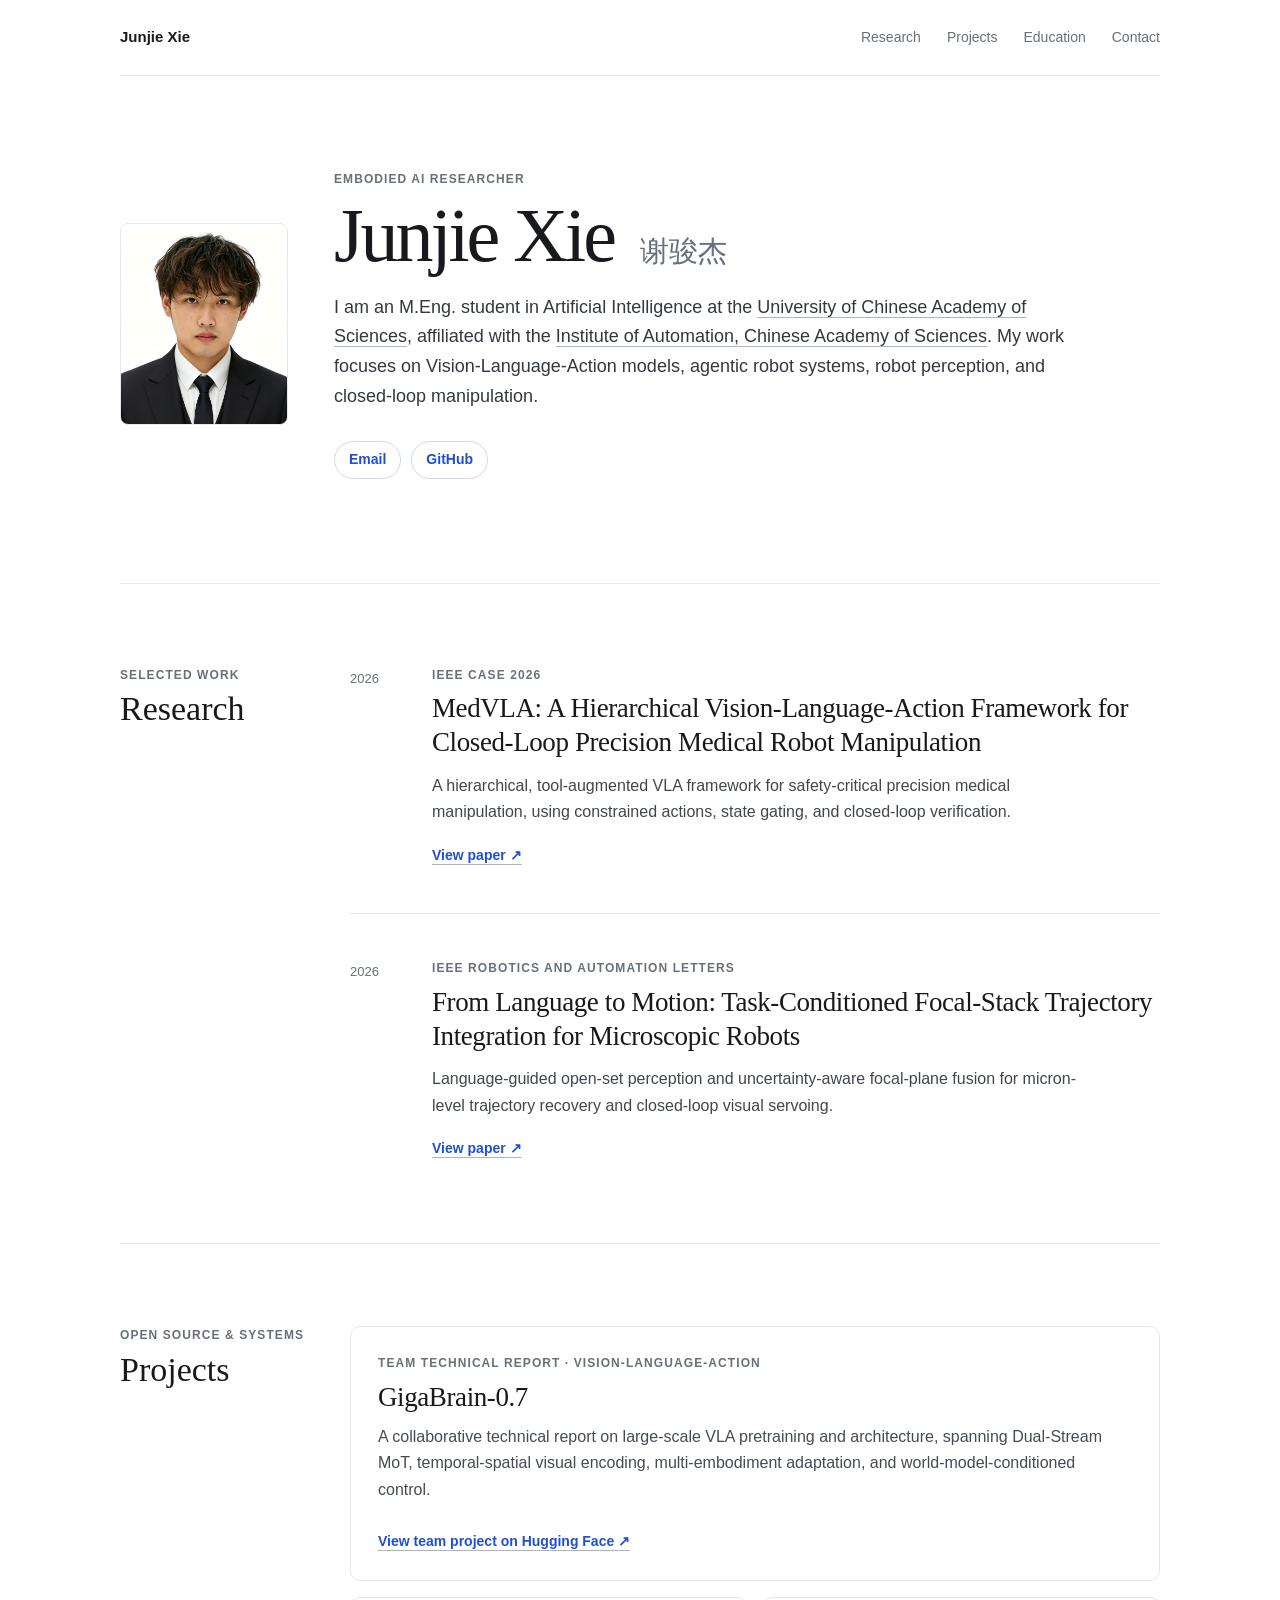
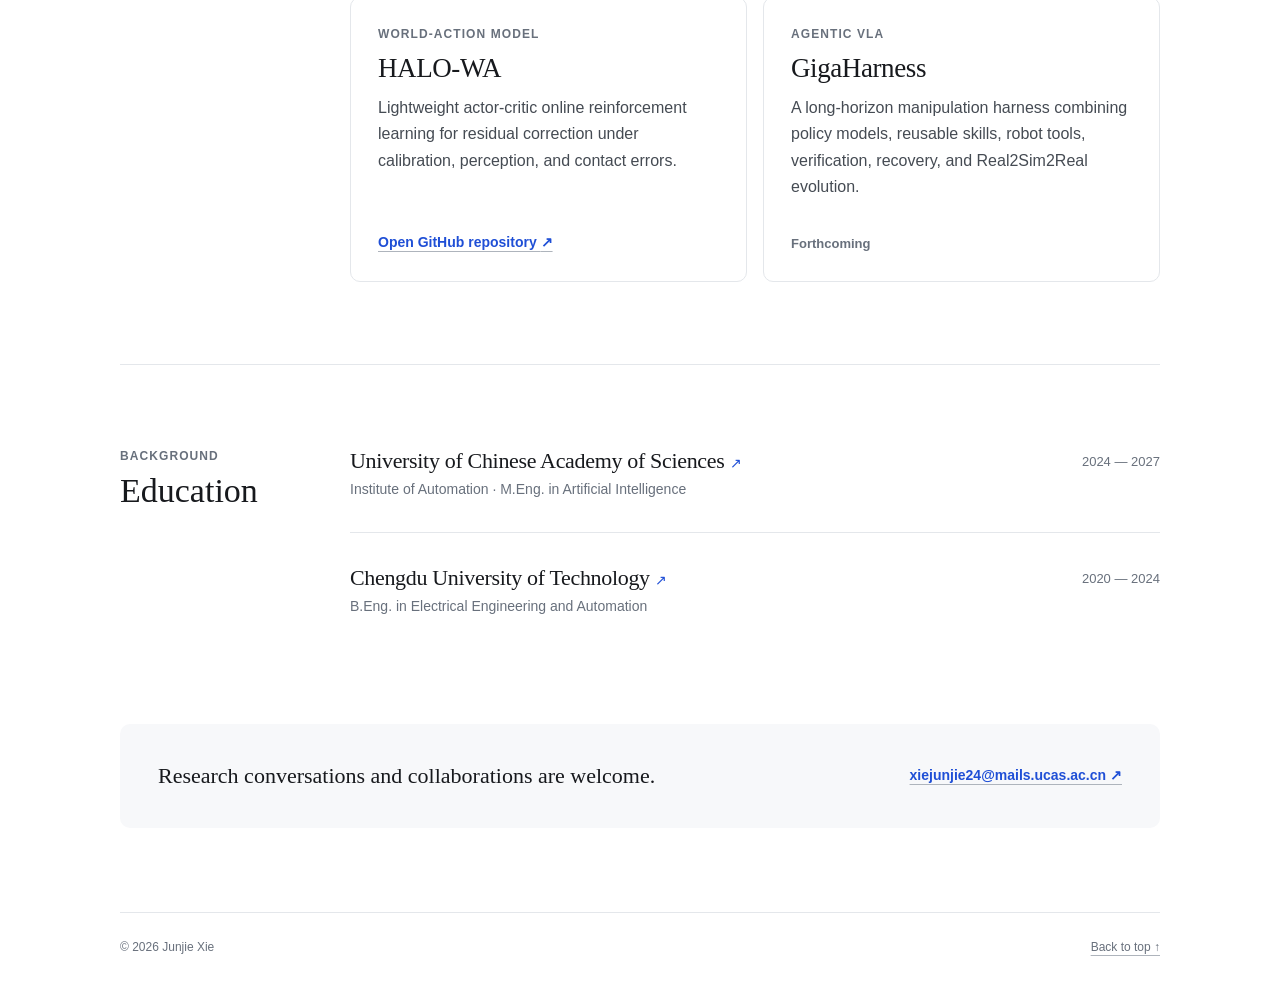
==== index.html @ 9c66ef5e "Update portrait and clarify GigaBrain attribution" ====
<!doctype html>
<html lang="en">
<head>
  <meta charset="utf-8">
  <meta name="viewport" content="width=device-width, initial-scale=1">
  <meta name="description" content="Junjie Xie — Embodied AI, Vision-Language-Action models, and robot learning.">
  <meta name="theme-color" content="#ffffff">
  <title>Junjie Xie | Embodied AI</title>
  <link rel="icon" href="data:image/svg+xml,<svg xmlns=%22http://www.w3.org/2000/svg%22 viewBox=%220 0 100 100%22><rect width=%22100%22 height=%22100%22 rx=%2222%22 fill=%22%231f4fd6%22/><text x=%2250%22 y=%2265%22 text-anchor=%22middle%22 font-family=%22Arial%22 font-size=%2243%22 font-weight=%22700%22 fill=%22white%22>JX</text></svg>">
  <link rel="stylesheet" href="styles.css">
</head>
<body>
  <header class="header">
    <a class="brand" href="#home" aria-label="Junjie Xie — Home">Junjie Xie</a>
    <nav aria-label="Main navigation">
      <a href="#research">Research</a>
      <a href="#projects">Projects</a>
      <a href="#education">Education</a>
      <a href="mailto:xiejunjie24@mails.ucas.ac.cn">Contact</a>
    </nav>
  </header>

  <main>
    <section id="home" class="hero">
      <img class="portrait" src="profile.jpg" alt="Junjie Xie" width="185" height="223">
      <div class="hero-content">
        <p class="overline">Embodied AI Researcher</p>
        <h1>Junjie Xie <span lang="zh-CN">谢骏杰</span></h1>
        <p class="intro">
          I am an M.Eng. student in Artificial Intelligence at the
          <a href="https://www.ucas.ac.cn/" target="_blank" rel="noopener noreferrer">University of Chinese Academy of Sciences</a>,
          affiliated with the
          <a href="https://ia.cas.cn/" target="_blank" rel="noopener noreferrer">Institute of Automation, Chinese Academy of Sciences</a>.
          My work focuses on Vision-Language-Action models, agentic robot systems, robot perception, and closed-loop manipulation.
        </p>
        <div class="profile-links" aria-label="External profile links">
          <a href="mailto:xiejunjie24@mails.ucas.ac.cn">Email</a>
          <a href="https://github.com/Orange-w-Cat" target="_blank" rel="noopener noreferrer">GitHub</a>
        </div>
      </div>
    </section>

    <section id="research" class="content-section">
      <header class="section-header">
        <p>Selected work</p>
        <h2>Research</h2>
      </header>

      <div class="list">
        <article class="item">
          <div class="item-year">2026</div>
          <div class="item-body">
            <p class="venue">IEEE CASE 2026</p>
            <h3>
              <a href="https://arxiv.org/abs/2609.25756" target="_blank" rel="noopener noreferrer">
                MedVLA: A Hierarchical Vision-Language-Action Framework for Closed-Loop Precision Medical Robot Manipulation
              </a>
            </h3>
            <p>
              A hierarchical, tool-augmented VLA framework for safety-critical precision medical manipulation,
              using constrained actions, state gating, and closed-loop verification.
            </p>
            <a class="text-link" href="https://arxiv.org/abs/2609.25756" target="_blank" rel="noopener noreferrer">View paper <span>↗</span></a>
          </div>
        </article>

        <article class="item">
          <div class="item-year">2026</div>
          <div class="item-body">
            <p class="venue">IEEE Robotics and Automation Letters</p>
            <h3>
              <a href="https://arxiv.org/abs/2610.12241" target="_blank" rel="noopener noreferrer">
                From Language to Motion: Task-Conditioned Focal-Stack Trajectory Integration for Microscopic Robots
              </a>
            </h3>
            <p>
              Language-guided open-set perception and uncertainty-aware focal-plane fusion for micron-level
              trajectory recovery and closed-loop visual servoing.
            </p>
            <a class="text-link" href="https://arxiv.org/abs/2610.12241" target="_blank" rel="noopener noreferrer">View paper <span>↗</span></a>
          </div>
        </article>
      </div>
    </section>

    <section id="projects" class="content-section">
      <header class="section-header">
        <p>Open source & systems</p>
        <h2>Projects</h2>
      </header>

      <div class="project-grid">
        <article class="project-card">
          <p class="project-type">Team Technical Report · Vision-Language-Action</p>
          <h3>GigaBrain-0.7</h3>
          <p>
            A collaborative technical report on large-scale VLA pretraining and architecture,
            spanning Dual-Stream MoT, temporal-spatial visual encoding, multi-embodiment adaptation,
            and world-model-conditioned control.
          </p>
          <a href="https://huggingface.co/open-gigaai/GigaBrain-0.7-3.5B-Base" target="_blank" rel="noopener noreferrer">View team project on Hugging Face <span>↗</span></a>
        </article>

        <article class="project-card">
          <p class="project-type">World-Action Model</p>
          <h3>HALO-WA</h3>
          <p>
            Lightweight actor-critic online reinforcement learning for residual correction
            under calibration, perception, and contact errors.
          </p>
          <a href="https://github.com/YeanRoot/HALO-WA" target="_blank" rel="noopener noreferrer">Open GitHub repository <span>↗</span></a>
        </article>

        <article class="project-card">
          <p class="project-type">Agentic VLA</p>
          <h3>GigaHarness</h3>
          <p>
            A long-horizon manipulation harness combining policy models, reusable skills,
            robot tools, verification, recovery, and Real2Sim2Real evolution.
          </p>
          <span class="status">Forthcoming</span>
        </article>
      </div>
    </section>

    <section id="education" class="content-section">
      <header class="section-header">
        <p>Background</p>
        <h2>Education</h2>
      </header>

      <div class="education-list">
        <article>
          <div>
            <h3><a href="https://www.ucas.ac.cn/" target="_blank" rel="noopener noreferrer">University of Chinese Academy of Sciences <span>↗</span></a></h3>
            <p>Institute of Automation · M.Eng. in Artificial Intelligence</p>
          </div>
          <time datetime="2024/2027">2024 — 2027</time>
        </article>
        <article>
          <div>
            <h3><a href="https://www.cdut.edu.cn/" target="_blank" rel="noopener noreferrer">Chengdu University of Technology <span>↗</span></a></h3>
            <p>B.Eng. in Electrical Engineering and Automation</p>
          </div>
          <time datetime="2020/2024">2020 — 2024</time>
        </article>
      </div>
    </section>

    <section class="contact-block">
      <p>Research conversations and collaborations are welcome.</p>
      <a href="mailto:xiejunjie24@mails.ucas.ac.cn">xiejunjie24@mails.ucas.ac.cn <span>↗</span></a>
    </section>
  </main>

  <footer>
    <span>© 2026 Junjie Xie</span>
    <a href="#home">Back to top ↑</a>
  </footer>
</body>
</html>
---- styles.css ----
:root {
  --page: #ffffff;
  --surface: #f7f8fa;
  --text: #17191d;
  --muted: #68707c;
  --line: #e4e7eb;
  --blue: #1f4fd6;
  --max-width: 1040px;
}

* { box-sizing: border-box; }
html { scroll-behavior: smooth; }
body {
  margin: 0;
  color: var(--text);
  background: var(--page);
  font-family: Inter, ui-sans-serif, -apple-system, BlinkMacSystemFont, "Segoe UI", sans-serif;
  font-size: 16px;
  line-height: 1.65;
  -webkit-font-smoothing: antialiased;
}

a {
  color: inherit;
  text-decoration-color: #aeb4bc;
  text-decoration-thickness: 1px;
  text-underline-offset: 4px;
}
a:hover, a:focus-visible { color: var(--blue); text-decoration-color: var(--blue); }

.header,
main,
footer {
  width: min(var(--max-width), calc(100% - 48px));
  margin-inline: auto;
}

.header {
  display: flex;
  align-items: center;
  justify-content: space-between;
  gap: 28px;
  min-height: 76px;
  border-bottom: 1px solid var(--line);
}
.brand { font-size: 15px; font-weight: 700; text-decoration: none; }
nav { display: flex; flex-wrap: wrap; gap: 26px; }
nav a { color: var(--muted); font-size: 14px; text-decoration: none; }

.hero {
  display: grid;
  grid-template-columns: 168px minmax(0, 1fr);
  gap: 46px;
  align-items: center;
  padding: 94px 0 104px;
}
.portrait {
  display: block;
  width: 168px;
  height: 202px;
  object-fit: cover;
  border: 1px solid var(--line);
  border-radius: 8px;
  background: var(--surface);
}
.overline,
.section-header > p,
.venue,
.project-type {
  margin: 0;
  color: var(--muted);
  font-size: 12px;
  font-weight: 600;
  letter-spacing: .09em;
  text-transform: uppercase;
}
h1 {
  margin: 7px 0 20px;
  font-family: Georgia, "Times New Roman", serif;
  font-size: clamp(48px, 7vw, 76px);
  font-weight: 400;
  line-height: 1;
  letter-spacing: -.04em;
}
h1 span { margin-left: 10px; color: var(--muted); font-size: .38em; letter-spacing: 0; }
.intro { max-width: 740px; margin: 0; color: #333840; font-size: 18px; }
.profile-links { display: flex; flex-wrap: wrap; gap: 10px; margin-top: 29px; }
.profile-links a {
  display: inline-flex;
  align-items: center;
  min-height: 38px;
  padding: 0 14px;
  color: var(--blue);
  border: 1px solid #cfd8f3;
  border-radius: 999px;
  font-size: 14px;
  font-weight: 600;
  text-decoration: none;
}
.profile-links a:hover { color: #fff; background: var(--blue); border-color: var(--blue); }

.content-section {
  display: grid;
  grid-template-columns: 190px minmax(0, 1fr);
  gap: 40px;
  padding: 82px 0;
  border-top: 1px solid var(--line);
  scroll-margin-top: 20px;
}
.section-header h2 {
  margin: 5px 0 0;
  font-family: Georgia, "Times New Roman", serif;
  font-size: 34px;
  font-weight: 400;
  line-height: 1.1;
}

.item {
  display: grid;
  grid-template-columns: 58px minmax(0, 1fr);
  gap: 24px;
  padding-bottom: 45px;
  margin-bottom: 45px;
  border-bottom: 1px solid var(--line);
}
.item:last-child { padding-bottom: 0; margin-bottom: 0; border-bottom: 0; }
.item-year { padding-top: 2px; color: var(--muted); font-size: 13px; }
.item h3,
.project-card h3,
.education-list h3 {
  margin: 7px 0 13px;
  font-family: Georgia, "Times New Roman", serif;
  font-size: 27px;
  font-weight: 400;
  line-height: 1.25;
  letter-spacing: -.015em;
}
.item h3 a { text-decoration: none; }
.item-body > p:not(.venue) { max-width: 670px; margin: 0 0 16px; color: #41464e; }
.text-link,
.project-card > a {
  color: var(--blue);
  font-size: 14px;
  font-weight: 650;
}

.project-grid { display: grid; grid-template-columns: repeat(2, minmax(0, 1fr)); gap: 16px; }
.project-card {
  display: flex;
  flex-direction: column;
  min-height: 285px;
  padding: 27px;
  border: 1px solid var(--line);
  border-radius: 10px;
  background: var(--page);
}
.project-card:first-child { grid-column: 1 / -1; min-height: 255px; }
.project-card h3 { margin-bottom: 9px; }
.project-card > p:not(.project-type) { margin: 0 0 24px; color: #454b53; }
.project-card > a,
.project-card > .status { margin-top: auto; }
.status { color: var(--muted); font-size: 13px; font-weight: 600; }

.education-list article {
  display: flex;
  justify-content: space-between;
  gap: 34px;
  padding-bottom: 31px;
  margin-bottom: 31px;
  border-bottom: 1px solid var(--line);
}
.education-list article:last-child { padding-bottom: 0; margin-bottom: 0; border-bottom: 0; }
.education-list h3 { margin: 0 0 3px; font-size: 22px; }
.education-list h3 a { text-decoration: none; }
.education-list h3 span { color: var(--blue); font-family: Inter, sans-serif; font-size: 14px; }
.education-list p { margin: 0; color: var(--muted); font-size: 14px; }
.education-list time { flex: 0 0 auto; padding-top: 4px; color: var(--muted); font-size: 13px; }

.contact-block {
  display: flex;
  align-items: center;
  justify-content: space-between;
  gap: 28px;
  margin: 24px 0 84px;
  padding: 34px 38px;
  border-radius: 10px;
  background: var(--surface);
}
.contact-block p { margin: 0; font-family: Georgia, "Times New Roman", serif; font-size: 22px; }
.contact-block a { flex: 0 0 auto; color: var(--blue); font-size: 14px; font-weight: 650; }

footer {
  display: flex;
  justify-content: space-between;
  gap: 24px;
  padding: 25px 0 38px;
  border-top: 1px solid var(--line);
  color: var(--muted);
  font-size: 12px;
}

@media (max-width: 760px) {
  .header, main, footer { width: min(100% - 32px, var(--max-width)); }
  .header { align-items: flex-start; flex-direction: column; justify-content: center; gap: 10px; padding: 19px 0; }
  nav { gap: 8px 18px; }
  .hero { grid-template-columns: 100px minmax(0, 1fr); gap: 24px; padding: 58px 0 70px; }
  .portrait { width: 100px; height: 121px; }
  h1 { margin-top: 5px; font-size: 43px; }
  h1 span { display: block; margin: 9px 0 0; }
  .intro, .profile-links { grid-column: 1 / -1; }
  .intro { font-size: 16px; }
  .content-section { grid-template-columns: 1fr; gap: 36px; padding: 62px 0; }
  .item { grid-template-columns: 1fr; gap: 5px; }
  .item h3 { font-size: 24px; }
  .project-grid { grid-template-columns: 1fr; }
  .project-card:first-child { grid-column: auto; }
  .project-card { min-height: 0; }
  .education-list article { display: block; }
  .education-list time { display: block; margin-top: 9px; }
  .contact-block { align-items: flex-start; flex-direction: column; padding: 28px 25px; }
  footer { flex-direction: column; }
}

@media (prefers-reduced-motion: reduce) {
  html { scroll-behavior: auto; }
}
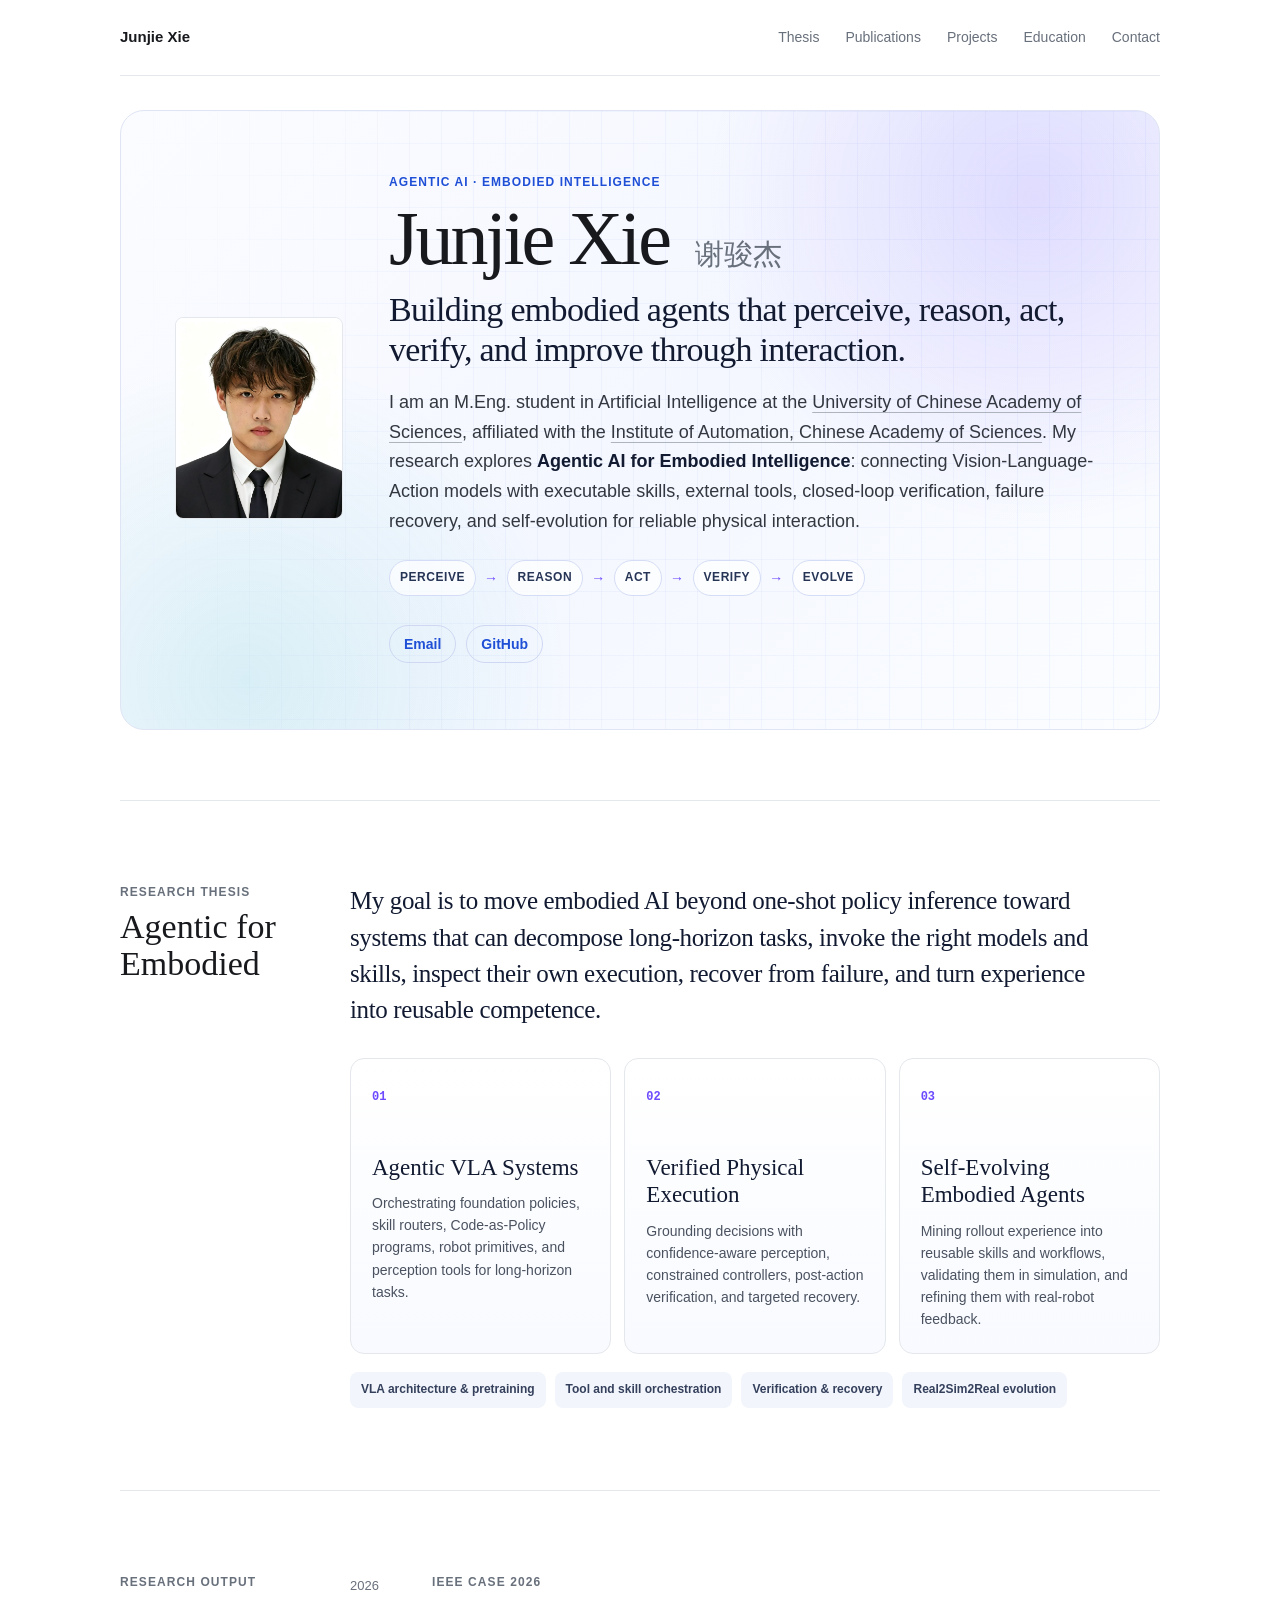
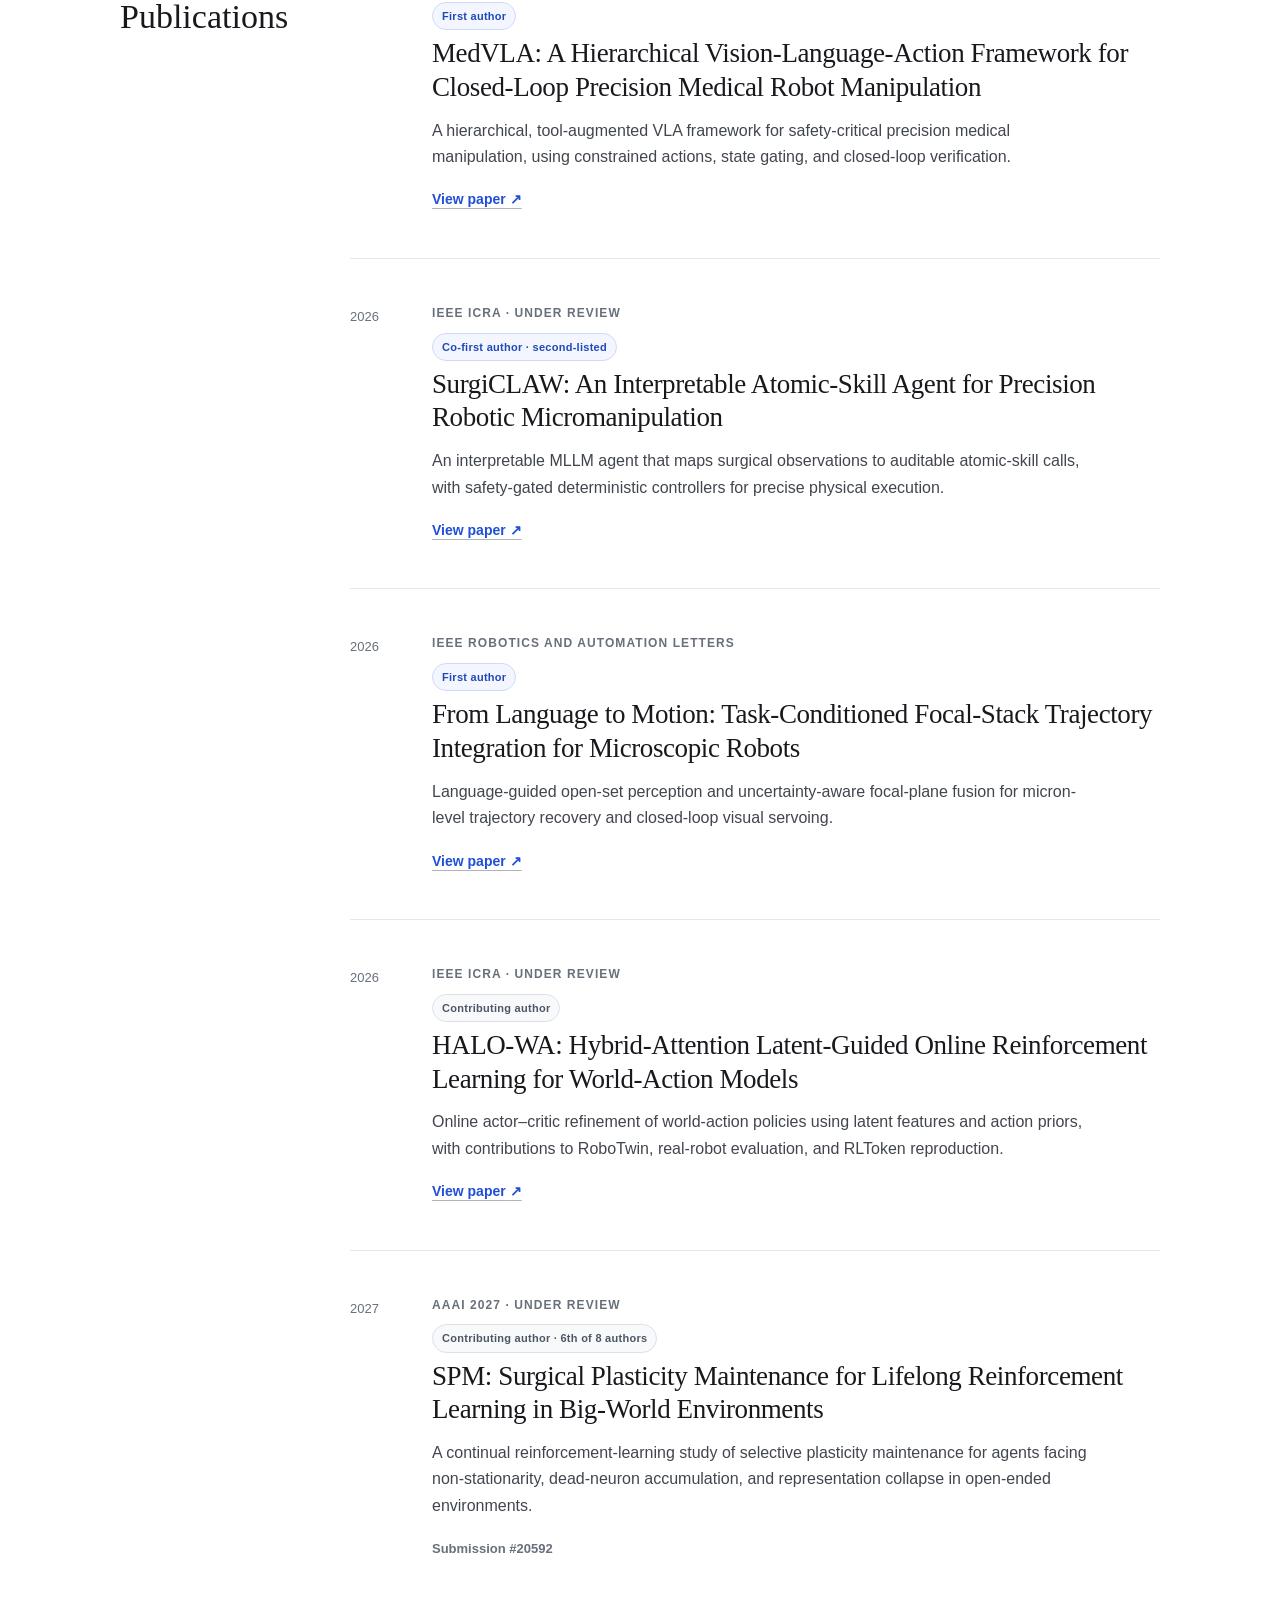
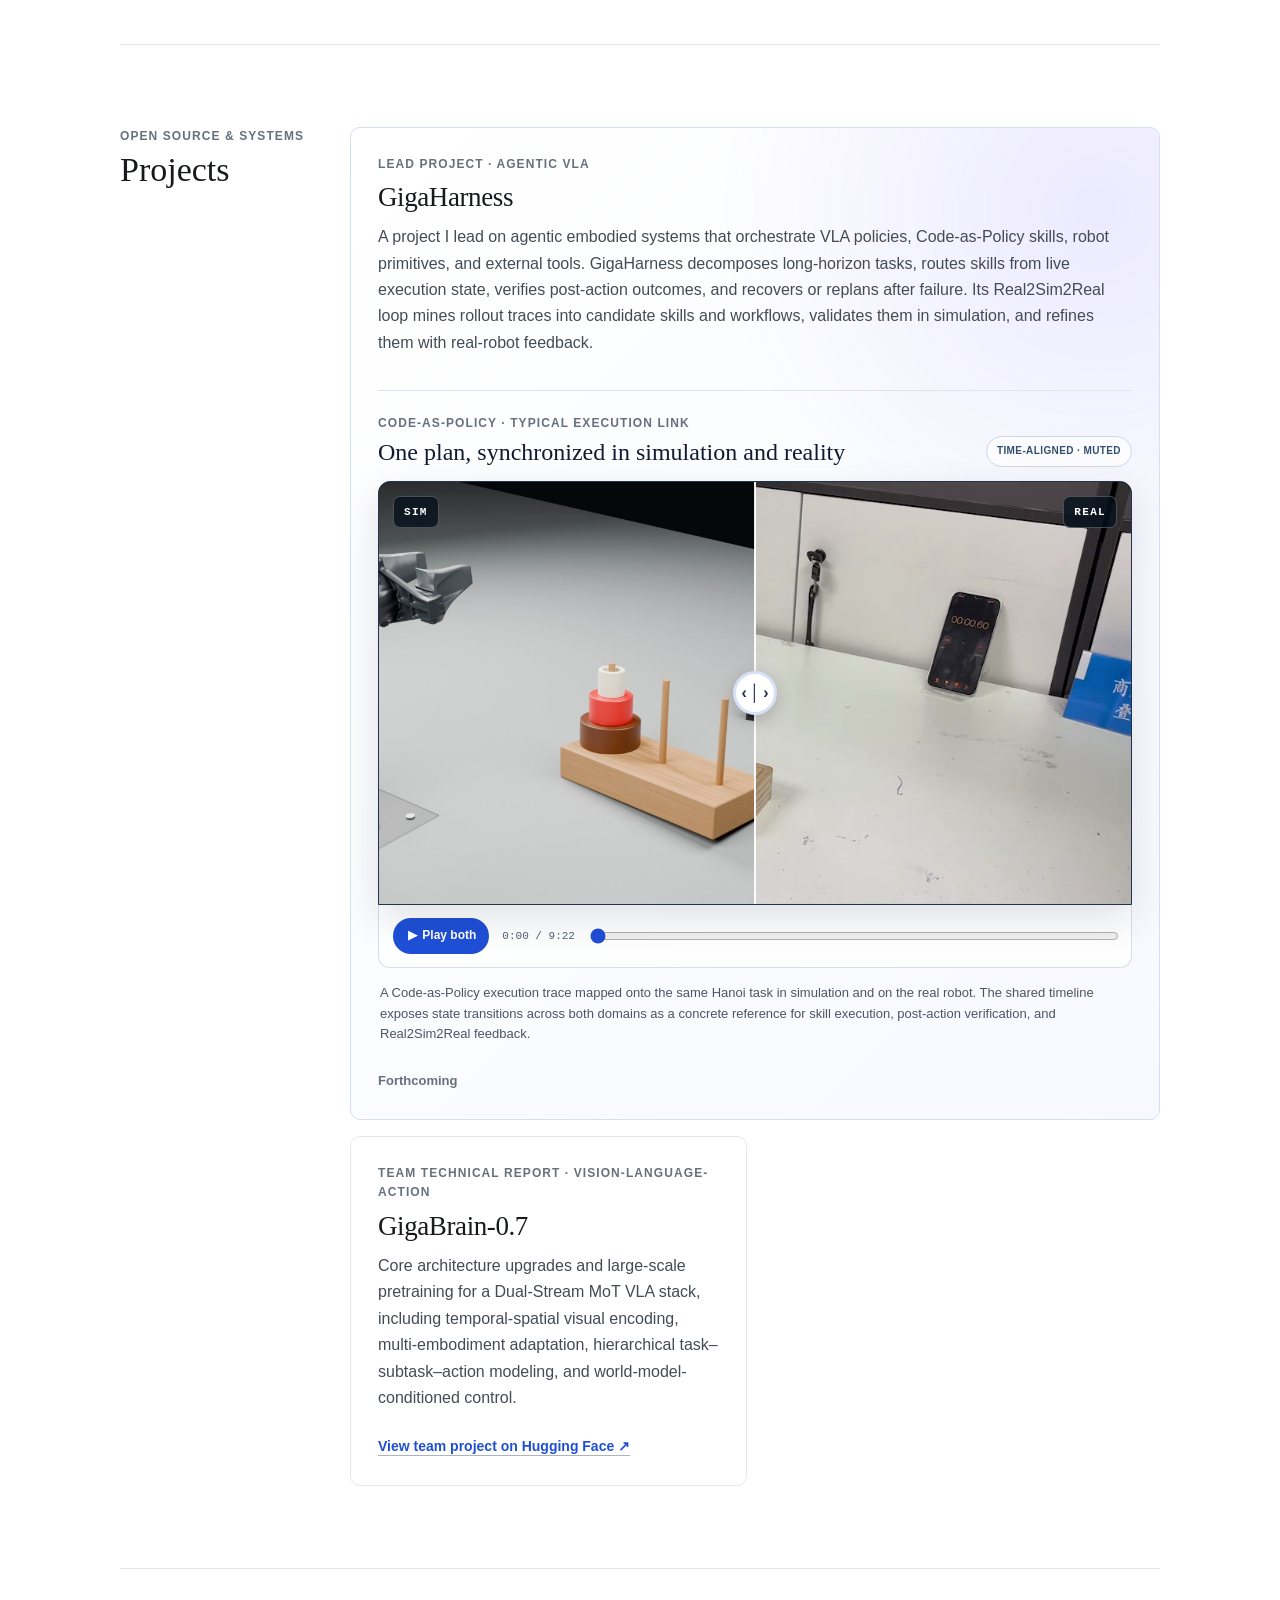
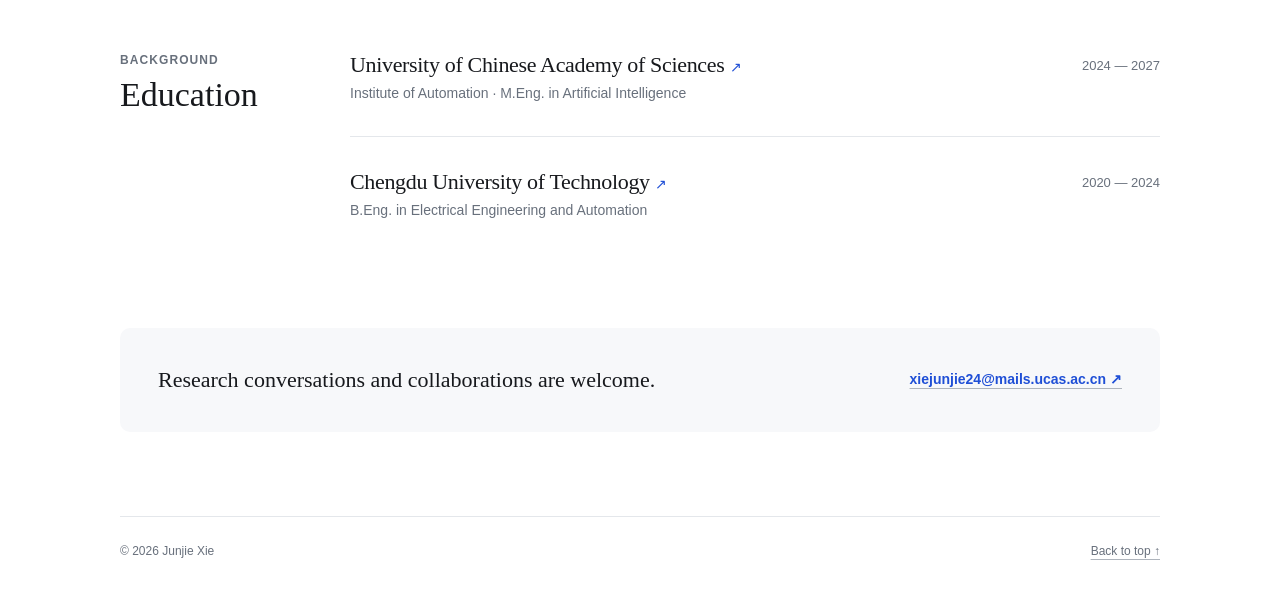
==== commit dcb82ab5: "Expand agentic profile and add synchronized demo" ====
--- a/index.html
+++ b/index.html
@@ -3,9 +3,9 @@
 <head>
   <meta charset="utf-8">
   <meta name="viewport" content="width=device-width, initial-scale=1">
-  <meta name="description" content="Junjie Xie — Embodied AI, Vision-Language-Action models, and robot learning.">
+  <meta name="description" content="Junjie Xie — Agentic AI for Embodied Intelligence, Vision-Language-Action models, and self-evolving robot systems.">
   <meta name="theme-color" content="#ffffff">
-  <title>Junjie Xie | Embodied AI</title>
+  <title>Junjie Xie | Agentic AI for Embodied Intelligence</title>
   <link rel="icon" href="data:image/svg+xml,<svg xmlns=%22http://www.w3.org/2000/svg%22 viewBox=%220 0 100 100%22><rect width=%22100%22 height=%22100%22 rx=%2222%22 fill=%22%231f4fd6%22/><text x=%2250%22 y=%2265%22 text-anchor=%22middle%22 font-family=%22Arial%22 font-size=%2243%22 font-weight=%22700%22 fill=%22white%22>JX</text></svg>">
   <link rel="stylesheet" href="styles.css">
 </head>
@@ -13,7 +13,8 @@
   <header class="header">
     <a class="brand" href="#home" aria-label="Junjie Xie — Home">Junjie Xie</a>
     <nav aria-label="Main navigation">
-      <a href="#research">Research</a>
+      <a href="#thesis">Thesis</a>
+      <a href="#research">Publications</a>
       <a href="#projects">Projects</a>
       <a href="#education">Education</a>
       <a href="mailto:xiejunjie24@mails.ucas.ac.cn">Contact</a>
@@ -24,15 +25,21 @@
     <section id="home" class="hero">
       <img class="portrait" src="profile.jpg" alt="Junjie Xie" width="185" height="223">
       <div class="hero-content">
-        <p class="overline">Embodied AI Researcher</p>
+        <p class="overline">Agentic AI · Embodied Intelligence</p>
         <h1>Junjie Xie <span lang="zh-CN">谢骏杰</span></h1>
+        <p class="hero-thesis">Building embodied agents that perceive, reason, act, verify, and improve through interaction.</p>
         <p class="intro">
           I am an M.Eng. student in Artificial Intelligence at the
           <a href="https://www.ucas.ac.cn/" target="_blank" rel="noopener noreferrer">University of Chinese Academy of Sciences</a>,
           affiliated with the
           <a href="https://ia.cas.cn/" target="_blank" rel="noopener noreferrer">Institute of Automation, Chinese Academy of Sciences</a>.
-          My work focuses on Vision-Language-Action models, agentic robot systems, robot perception, and closed-loop manipulation.
+          My research explores <strong>Agentic AI for Embodied Intelligence</strong>: connecting
+          Vision-Language-Action models with executable skills, external tools, closed-loop verification,
+          failure recovery, and self-evolution for reliable physical interaction.
         </p>
+        <div class="agent-loop" aria-label="Research loop: perceive, reason, act, verify, and evolve">
+          <span>Perceive</span><b>→</b><span>Reason</span><b>→</b><span>Act</span><b>→</b><span>Verify</span><b>→</b><span>Evolve</span>
+        </div>
         <div class="profile-links" aria-label="External profile links">
           <a href="mailto:xiejunjie24@mails.ucas.ac.cn">Email</a>
           <a href="https://github.com/Orange-w-Cat" target="_blank" rel="noopener noreferrer">GitHub</a>
@@ -40,10 +47,50 @@
       </div>
     </section>
 
+    <section id="thesis" class="content-section thesis-section">
+      <header class="section-header">
+        <p>Research thesis</p>
+        <h2>Agentic for Embodied</h2>
+      </header>
+
+      <div class="thesis-content">
+        <p class="thesis-lead">
+          My goal is to move embodied AI beyond one-shot policy inference toward systems that can
+          decompose long-horizon tasks, invoke the right models and skills, inspect their own execution,
+          recover from failure, and turn experience into reusable competence.
+        </p>
+
+        <div class="pillar-grid">
+          <article class="pillar">
+            <span class="pillar-index">01</span>
+            <h3>Agentic VLA Systems</h3>
+            <p>Orchestrating foundation policies, skill routers, Code-as-Policy programs, robot primitives, and perception tools for long-horizon tasks.</p>
+          </article>
+          <article class="pillar">
+            <span class="pillar-index">02</span>
+            <h3>Verified Physical Execution</h3>
+            <p>Grounding decisions with confidence-aware perception, constrained controllers, post-action verification, and targeted recovery.</p>
+          </article>
+          <article class="pillar">
+            <span class="pillar-index">03</span>
+            <h3>Self-Evolving Embodied Agents</h3>
+            <p>Mining rollout experience into reusable skills and workflows, validating them in simulation, and refining them with real-robot feedback.</p>
+          </article>
+        </div>
+
+        <div class="focus-strip" aria-label="Current research focus">
+          <span>VLA architecture & pretraining</span>
+          <span>Tool and skill orchestration</span>
+          <span>Verification & recovery</span>
+          <span>Real2Sim2Real evolution</span>
+        </div>
+      </div>
+    </section>
+
     <section id="research" class="content-section">
       <header class="section-header">
-        <p>Selected work</p>
-        <h2>Research</h2>
+        <p>Research output</p>
+        <h2>Publications</h2>
       </header>
 
       <div class="list">
@@ -51,6 +98,7 @@
           <div class="item-year">2026</div>
           <div class="item-body">
             <p class="venue">IEEE CASE 2026</p>
+            <span class="role-badge role-lead">First author</span>
             <h3>
               <a href="https://arxiv.org/abs/2609.25756" target="_blank" rel="noopener noreferrer">
                 MedVLA: A Hierarchical Vision-Language-Action Framework for Closed-Loop Precision Medical Robot Manipulation
@@ -67,7 +115,26 @@
         <article class="item">
           <div class="item-year">2026</div>
           <div class="item-body">
+            <p class="venue">IEEE ICRA · Under review</p>
+            <span class="role-badge role-lead">Co-first author · second-listed</span>
+            <h3>
+              <a href="https://arxiv.org/abs/2610.15766" target="_blank" rel="noopener noreferrer">
+                SurgiCLAW: An Interpretable Atomic-Skill Agent for Precision Robotic Micromanipulation
+              </a>
+            </h3>
+            <p>
+              An interpretable MLLM agent that maps surgical observations to auditable atomic-skill calls,
+              with safety-gated deterministic controllers for precise physical execution.
+            </p>
+            <a class="text-link" href="https://arxiv.org/abs/2610.15766" target="_blank" rel="noopener noreferrer">View paper <span>↗</span></a>
+          </div>
+        </article>
+
+        <article class="item">
+          <div class="item-year">2026</div>
+          <div class="item-body">
             <p class="venue">IEEE Robotics and Automation Letters</p>
+            <span class="role-badge role-lead">First author</span>
             <h3>
               <a href="https://arxiv.org/abs/2610.12241" target="_blank" rel="noopener noreferrer">
                 From Language to Motion: Task-Conditioned Focal-Stack Trajectory Integration for Microscopic Robots
@@ -80,6 +147,38 @@
             <a class="text-link" href="https://arxiv.org/abs/2610.12241" target="_blank" rel="noopener noreferrer">View paper <span>↗</span></a>
           </div>
         </article>
+
+        <article class="item">
+          <div class="item-year">2026</div>
+          <div class="item-body">
+            <p class="venue">IEEE ICRA · Under review</p>
+            <span class="role-badge">Contributing author</span>
+            <h3>
+              <a href="https://arxiv.org/abs/2607.04265" target="_blank" rel="noopener noreferrer">
+                HALO-WA: Hybrid-Attention Latent-Guided Online Reinforcement Learning for World-Action Models
+              </a>
+            </h3>
+            <p>
+              Online actor–critic refinement of world-action policies using latent features and action priors,
+              with contributions to RoboTwin, real-robot evaluation, and RLToken reproduction.
+            </p>
+            <a class="text-link" href="https://arxiv.org/abs/2607.04265" target="_blank" rel="noopener noreferrer">View paper <span>↗</span></a>
+          </div>
+        </article>
+
+        <article class="item">
+          <div class="item-year">2027</div>
+          <div class="item-body">
+            <p class="venue">AAAI 2027 · Under review</p>
+            <span class="role-badge">Contributing author · 6th of 8 authors</span>
+            <h3>SPM: Surgical Plasticity Maintenance for Lifelong Reinforcement Learning in Big-World Environments</h3>
+            <p>
+              A continual reinforcement-learning study of selective plasticity maintenance for agents facing
+              non-stationarity, dead-neuron accumulation, and representation collapse in open-ended environments.
+            </p>
+            <span class="status">Submission #20592</span>
+          </div>
+        </article>
       </div>
     </section>
 
@@ -90,35 +189,62 @@
       </header>
 
       <div class="project-grid">
+        <article class="project-card project-featured">
+          <p class="project-type">Lead project · Agentic VLA</p>
+          <h3>GigaHarness</h3>
+          <p>
+            A project I lead on agentic embodied systems that orchestrate VLA policies, Code-as-Policy skills,
+            robot primitives, and external tools. GigaHarness decomposes long-horizon tasks, routes skills from
+            live execution state, verifies post-action outcomes, and recovers or replans after failure. Its
+            Real2Sim2Real loop mines rollout traces into candidate skills and workflows, validates them in simulation,
+            and refines them with real-robot feedback.
+          </p>
+          <div class="code-policy-demo" data-real-duration="563.133333" data-sim-duration="562">
+            <div class="demo-heading">
+              <div>
+                <p class="project-type">Code-as-Policy · Typical execution link</p>
+                <h4>One plan, synchronized in simulation and reality</h4>
+              </div>
+              <span class="sync-chip">Time-aligned · Muted</span>
+            </div>
+
+            <div class="compare-stage" style="--split: 50%;">
+              <video class="compare-video compare-sim" muted playsinline preload="metadata" poster="assets/gigaharness-sim-poster.jpg" aria-label="Hanoi simulation video">
+                <source src="assets/gigaharness-sim-muted.mp4" type="video/mp4">
+              </video>
+              <video class="compare-video compare-real" muted playsinline preload="metadata" poster="assets/gigaharness-real-poster.jpg" aria-label="Hanoi real-robot video">
+                <source src="assets/gigaharness-real.mp4" type="video/mp4">
+              </video>
+              <span class="compare-label label-sim">SIM</span>
+              <span class="compare-label label-real">REAL</span>
+              <div class="compare-divider" aria-hidden="true"><span>‹ │ ›</span></div>
+              <input class="split-control" type="range" min="8" max="92" value="50" step="0.1" aria-label="Drag to compare simulation and real video">
+            </div>
+
+            <div class="compare-controls">
+              <button class="play-toggle" type="button" aria-label="Play both synchronized videos"><span aria-hidden="true">▶</span> Play both</button>
+              <span class="time-readout"><span class="time-current">0:00</span> / <span class="time-total">9:22</span></span>
+              <input class="timeline-control" type="range" min="0" max="562" value="0" step="0.01" aria-label="Seek both synchronized videos">
+            </div>
+
+            <p class="demo-note">
+              A Code-as-Policy execution trace mapped onto the same Hanoi task in simulation and on the real robot.
+              The shared timeline exposes state transitions across both domains as a concrete reference for skill
+              execution, post-action verification, and Real2Sim2Real feedback.
+            </p>
+          </div>
+          <span class="status">Forthcoming</span>
+        </article>
+
         <article class="project-card">
           <p class="project-type">Team Technical Report · Vision-Language-Action</p>
           <h3>GigaBrain-0.7</h3>
           <p>
-            A collaborative technical report on large-scale VLA pretraining and architecture,
-            spanning Dual-Stream MoT, temporal-spatial visual encoding, multi-embodiment adaptation,
-            and world-model-conditioned control.
+            Core architecture upgrades and large-scale pretraining for a Dual-Stream MoT VLA stack,
+            including temporal-spatial visual encoding, multi-embodiment adaptation, hierarchical
+            task–subtask–action modeling, and world-model-conditioned control.
           </p>
           <a href="https://huggingface.co/open-gigaai/GigaBrain-0.7-3.5B-Base" target="_blank" rel="noopener noreferrer">View team project on Hugging Face <span>↗</span></a>
-        </article>
-
-        <article class="project-card">
-          <p class="project-type">World-Action Model</p>
-          <h3>HALO-WA</h3>
-          <p>
-            Lightweight actor-critic online reinforcement learning for residual correction
-            under calibration, perception, and contact errors.
-          </p>
-          <a href="https://github.com/YeanRoot/HALO-WA" target="_blank" rel="noopener noreferrer">Open GitHub repository <span>↗</span></a>
-        </article>
-
-        <article class="project-card">
-          <p class="project-type">Agentic VLA</p>
-          <h3>GigaHarness</h3>
-          <p>
-            A long-horizon manipulation harness combining policy models, reusable skills,
-            robot tools, verification, recovery, and Real2Sim2Real evolution.
-          </p>
-          <span class="status">Forthcoming</span>
         </article>
       </div>
     </section>
@@ -157,5 +283,6 @@
     <span>© 2026 Junjie Xie</span>
     <a href="#home">Back to top ↑</a>
   </footer>
+  <script src="script.js"></script>
 </body>
 </html>
--- a/styles.css
+++ b/styles.css
@@ -5,6 +5,9 @@
   --muted: #68707c;
   --line: #e4e7eb;
   --blue: #1f4fd6;
+  --violet: #6d4aff;
+  --cyan: #08a7b5;
+  --ink: #111a31;
   --max-width: 1040px;
 }
 
@@ -48,12 +51,34 @@
 nav a { color: var(--muted); font-size: 14px; text-decoration: none; }
 
 .hero {
+  position: relative;
   display: grid;
   grid-template-columns: 168px minmax(0, 1fr);
   gap: 46px;
   align-items: center;
-  padding: 94px 0 104px;
-}
+  margin-top: 34px;
+  padding: 62px 54px 66px;
+  overflow: hidden;
+  border: 1px solid #dfe5f4;
+  border-radius: 24px;
+  background:
+    radial-gradient(circle at 88% 14%, rgba(109, 74, 255, .16), transparent 31%),
+    radial-gradient(circle at 12% 92%, rgba(8, 167, 181, .12), transparent 30%),
+    linear-gradient(135deg, #fbfcff 0%, #f4f7ff 52%, #fbfdff 100%);
+}
+.hero::after {
+  position: absolute;
+  inset: 0;
+  z-index: 0;
+  background-image:
+    linear-gradient(rgba(31, 79, 214, .04) 1px, transparent 1px),
+    linear-gradient(90deg, rgba(31, 79, 214, .04) 1px, transparent 1px);
+  background-size: 32px 32px;
+  content: "";
+  pointer-events: none;
+  mask-image: linear-gradient(to right, transparent, #000 35%, #000);
+}
+.hero > * { position: relative; z-index: 1; }
 .portrait {
   display: block;
   width: 168px;
@@ -74,8 +99,9 @@
   letter-spacing: .09em;
   text-transform: uppercase;
 }
+.overline { color: var(--blue); }
 h1 {
-  margin: 7px 0 20px;
+  margin: 7px 0 14px;
   font-family: Georgia, "Times New Roman", serif;
   font-size: clamp(48px, 7vw, 76px);
   font-weight: 400;
@@ -83,7 +109,37 @@
   letter-spacing: -.04em;
 }
 h1 span { margin-left: 10px; color: var(--muted); font-size: .38em; letter-spacing: 0; }
+.hero-thesis {
+  max-width: 720px;
+  margin: 0 0 18px;
+  color: var(--ink);
+  font-family: Georgia, "Times New Roman", serif;
+  font-size: clamp(23px, 3vw, 34px);
+  line-height: 1.18;
+  letter-spacing: -.02em;
+}
 .intro { max-width: 740px; margin: 0; color: #333840; font-size: 18px; }
+.intro strong { color: var(--ink); font-weight: 700; }
+.agent-loop {
+  display: flex;
+  flex-wrap: wrap;
+  align-items: center;
+  gap: 8px;
+  margin-top: 24px;
+  color: var(--muted);
+  font-size: 12px;
+  font-weight: 700;
+  letter-spacing: .045em;
+  text-transform: uppercase;
+}
+.agent-loop span {
+  padding: 7px 10px;
+  color: #263456;
+  border: 1px solid #d4ddf5;
+  border-radius: 999px;
+  background: rgba(255, 255, 255, .72);
+}
+.agent-loop b { color: var(--violet); font-size: 14px; }
 .profile-links { display: flex; flex-wrap: wrap; gap: 10px; margin-top: 29px; }
 .profile-links a {
   display: inline-flex;
@@ -107,6 +163,58 @@
   border-top: 1px solid var(--line);
   scroll-margin-top: 20px;
 }
+.thesis-section { margin-top: 70px; }
+.thesis-content { min-width: 0; }
+.thesis-lead {
+  max-width: 770px;
+  margin: 0 0 30px;
+  color: var(--ink);
+  font-family: Georgia, "Times New Roman", serif;
+  font-size: 25px;
+  line-height: 1.45;
+  letter-spacing: -.015em;
+}
+.pillar-grid {
+  display: grid;
+  grid-template-columns: repeat(3, minmax(0, 1fr));
+  gap: 13px;
+}
+.pillar {
+  min-height: 250px;
+  padding: 23px 21px;
+  border: 1px solid var(--line);
+  border-radius: 14px;
+  background: linear-gradient(180deg, #fff, #f8faff);
+}
+.pillar-index {
+  color: var(--violet);
+  font-family: ui-monospace, SFMono-Regular, Menlo, monospace;
+  font-size: 12px;
+  font-weight: 700;
+}
+.pillar h3 {
+  margin: 45px 0 11px;
+  color: var(--ink);
+  font-family: Georgia, "Times New Roman", serif;
+  font-size: 23px;
+  font-weight: 400;
+  line-height: 1.2;
+}
+.pillar p { margin: 0; color: #4a5260; font-size: 14px; line-height: 1.58; }
+.focus-strip {
+  display: flex;
+  flex-wrap: wrap;
+  gap: 9px;
+  margin-top: 18px;
+}
+.focus-strip span {
+  padding: 8px 11px;
+  color: #34405c;
+  border-radius: 8px;
+  background: #f2f5fb;
+  font-size: 12px;
+  font-weight: 650;
+}
 .section-header h2 {
   margin: 5px 0 0;
   font-family: Georgia, "Times New Roman", serif;
@@ -137,6 +245,23 @@
 }
 .item h3 a { text-decoration: none; }
 .item-body > p:not(.venue) { max-width: 670px; margin: 0 0 16px; color: #41464e; }
+.role-badge {
+  display: inline-flex;
+  margin-top: 9px;
+  padding: 4px 9px;
+  color: #4d5665;
+  border: 1px solid #dce1e8;
+  border-radius: 999px;
+  background: #f8f9fb;
+  font-size: 11px;
+  font-weight: 700;
+  letter-spacing: .025em;
+}
+.role-badge.role-lead {
+  color: #2048b8;
+  border-color: #cfdaf7;
+  background: #f3f6ff;
+}
 .text-link,
 .project-card > a {
   color: var(--blue);
@@ -154,12 +279,166 @@
   border-radius: 10px;
   background: var(--page);
 }
-.project-card:first-child { grid-column: 1 / -1; min-height: 255px; }
+.project-featured {
+  grid-column: 1 / -1;
+  min-height: 270px;
+  border-color: #d6def5;
+  background:
+    radial-gradient(circle at 92% 8%, rgba(109, 74, 255, .10), transparent 32%),
+    linear-gradient(135deg, #fff, #f7f9ff);
+}
 .project-card h3 { margin-bottom: 9px; }
 .project-card > p:not(.project-type) { margin: 0 0 24px; color: #454b53; }
 .project-card > a,
 .project-card > .status { margin-top: auto; }
 .status { color: var(--muted); font-size: 13px; font-weight: 600; }
+
+.code-policy-demo {
+  margin: 10px 0 25px;
+  padding-top: 23px;
+  border-top: 1px solid #dce3f4;
+}
+.demo-heading {
+  display: flex;
+  align-items: end;
+  justify-content: space-between;
+  gap: 20px;
+  margin-bottom: 14px;
+}
+.demo-heading h4 {
+  margin: 4px 0 0;
+  color: var(--ink);
+  font-family: Georgia, "Times New Roman", serif;
+  font-size: 24px;
+  font-weight: 400;
+  line-height: 1.2;
+}
+.sync-chip {
+  flex: 0 0 auto;
+  padding: 6px 10px;
+  color: #31506d;
+  border: 1px solid #cbd8e8;
+  border-radius: 999px;
+  background: rgba(255, 255, 255, .72);
+  font-size: 10px;
+  font-weight: 750;
+  letter-spacing: .04em;
+  text-transform: uppercase;
+}
+.compare-stage {
+  --split: 50%;
+  position: relative;
+  overflow: hidden;
+  width: 100%;
+  aspect-ratio: 16 / 9;
+  border: 1px solid #24334d;
+  border-radius: 12px 12px 0 0;
+  background: #07121d;
+  box-shadow: 0 14px 38px rgba(14, 25, 47, .12);
+}
+.compare-video {
+  position: absolute;
+  inset: 0;
+  display: block;
+  width: 100%;
+  height: 100%;
+  object-fit: cover;
+  background: #07121d;
+}
+.compare-real { clip-path: inset(0 0 0 var(--split)); }
+.compare-label {
+  position: absolute;
+  z-index: 4;
+  top: 14px;
+  padding: 6px 10px;
+  color: #fff;
+  border: 1px solid rgba(255, 255, 255, .24);
+  border-radius: 7px;
+  background: rgba(7, 18, 29, .82);
+  font-family: ui-monospace, SFMono-Regular, Menlo, monospace;
+  font-size: 11px;
+  font-weight: 750;
+  letter-spacing: .12em;
+}
+.label-sim { left: 14px; }
+.label-real { right: 14px; }
+.compare-divider {
+  position: absolute;
+  z-index: 5;
+  top: 0;
+  bottom: 0;
+  left: var(--split);
+  width: 2px;
+  background: rgba(255, 255, 255, .92);
+  transform: translateX(-1px);
+  pointer-events: none;
+}
+.compare-divider span {
+  position: absolute;
+  top: 50%;
+  left: 50%;
+  display: grid;
+  place-items: center;
+  width: 44px;
+  height: 44px;
+  color: #20324f;
+  border: 3px solid #d6e0f7;
+  border-radius: 50%;
+  background: #fff;
+  box-shadow: 0 5px 18px rgba(0, 0, 0, .2);
+  font-size: 16px;
+  font-weight: 800;
+  transform: translate(-50%, -50%);
+}
+.split-control {
+  position: absolute;
+  z-index: 6;
+  inset: 0;
+  width: 100%;
+  height: 100%;
+  margin: 0;
+  opacity: 0;
+  cursor: ew-resize;
+}
+.compare-controls {
+  display: grid;
+  grid-template-columns: auto auto minmax(0, 1fr);
+  gap: 13px;
+  align-items: center;
+  padding: 13px 14px;
+  border: 1px solid #d6deeb;
+  border-top: 0;
+  border-radius: 0 0 12px 12px;
+  background: rgba(255, 255, 255, .88);
+}
+.play-toggle {
+  min-height: 36px;
+  padding: 0 13px;
+  color: #fff;
+  border: 0;
+  border-radius: 999px;
+  background: var(--blue);
+  font: inherit;
+  font-size: 12px;
+  font-weight: 750;
+  cursor: pointer;
+}
+.play-toggle:hover { background: #173ca9; }
+.play-toggle span { display: inline-block; width: 13px; }
+.time-readout {
+  color: #566174;
+  font-family: ui-monospace, SFMono-Regular, Menlo, monospace;
+  font-size: 11px;
+  white-space: nowrap;
+}
+.timeline-control { width: 100%; accent-color: var(--blue); cursor: pointer; }
+.demo-note {
+  max-width: 800px;
+  margin: 15px 2px 0 !important;
+  color: #4c5563 !important;
+  font-size: 13px;
+  line-height: 1.6;
+}
 
 .education-list article {
   display: flex;
@@ -203,18 +482,27 @@
   .header, main, footer { width: min(100% - 32px, var(--max-width)); }
   .header { align-items: flex-start; flex-direction: column; justify-content: center; gap: 10px; padding: 19px 0; }
   nav { gap: 8px 18px; }
-  .hero { grid-template-columns: 100px minmax(0, 1fr); gap: 24px; padding: 58px 0 70px; }
+  .hero { grid-template-columns: 1fr; gap: 22px; margin-top: 20px; padding: 34px 24px 40px; border-radius: 18px; }
   .portrait { width: 100px; height: 121px; }
   h1 { margin-top: 5px; font-size: 43px; }
   h1 span { display: block; margin: 9px 0 0; }
-  .intro, .profile-links { grid-column: 1 / -1; }
   .intro { font-size: 16px; }
+  .hero-thesis { margin-top: 8px; font-size: 25px; }
   .content-section { grid-template-columns: 1fr; gap: 36px; padding: 62px 0; }
+  .thesis-section { margin-top: 24px; }
+  .thesis-lead { font-size: 21px; }
+  .pillar-grid { grid-template-columns: 1fr; }
+  .pillar { min-height: 0; }
+  .pillar h3 { margin-top: 25px; }
   .item { grid-template-columns: 1fr; gap: 5px; }
   .item h3 { font-size: 24px; }
   .project-grid { grid-template-columns: 1fr; }
-  .project-card:first-child { grid-column: auto; }
+  .project-featured { grid-column: auto; }
   .project-card { min-height: 0; }
+  .demo-heading { align-items: flex-start; flex-direction: column; gap: 10px; }
+  .compare-controls { grid-template-columns: auto 1fr; }
+  .timeline-control { grid-column: 1 / -1; }
+  .compare-divider span { width: 38px; height: 38px; font-size: 13px; }
   .education-list article { display: block; }
   .education-list time { display: block; margin-top: 9px; }
   .contact-block { align-items: flex-start; flex-direction: column; padding: 28px 25px; }
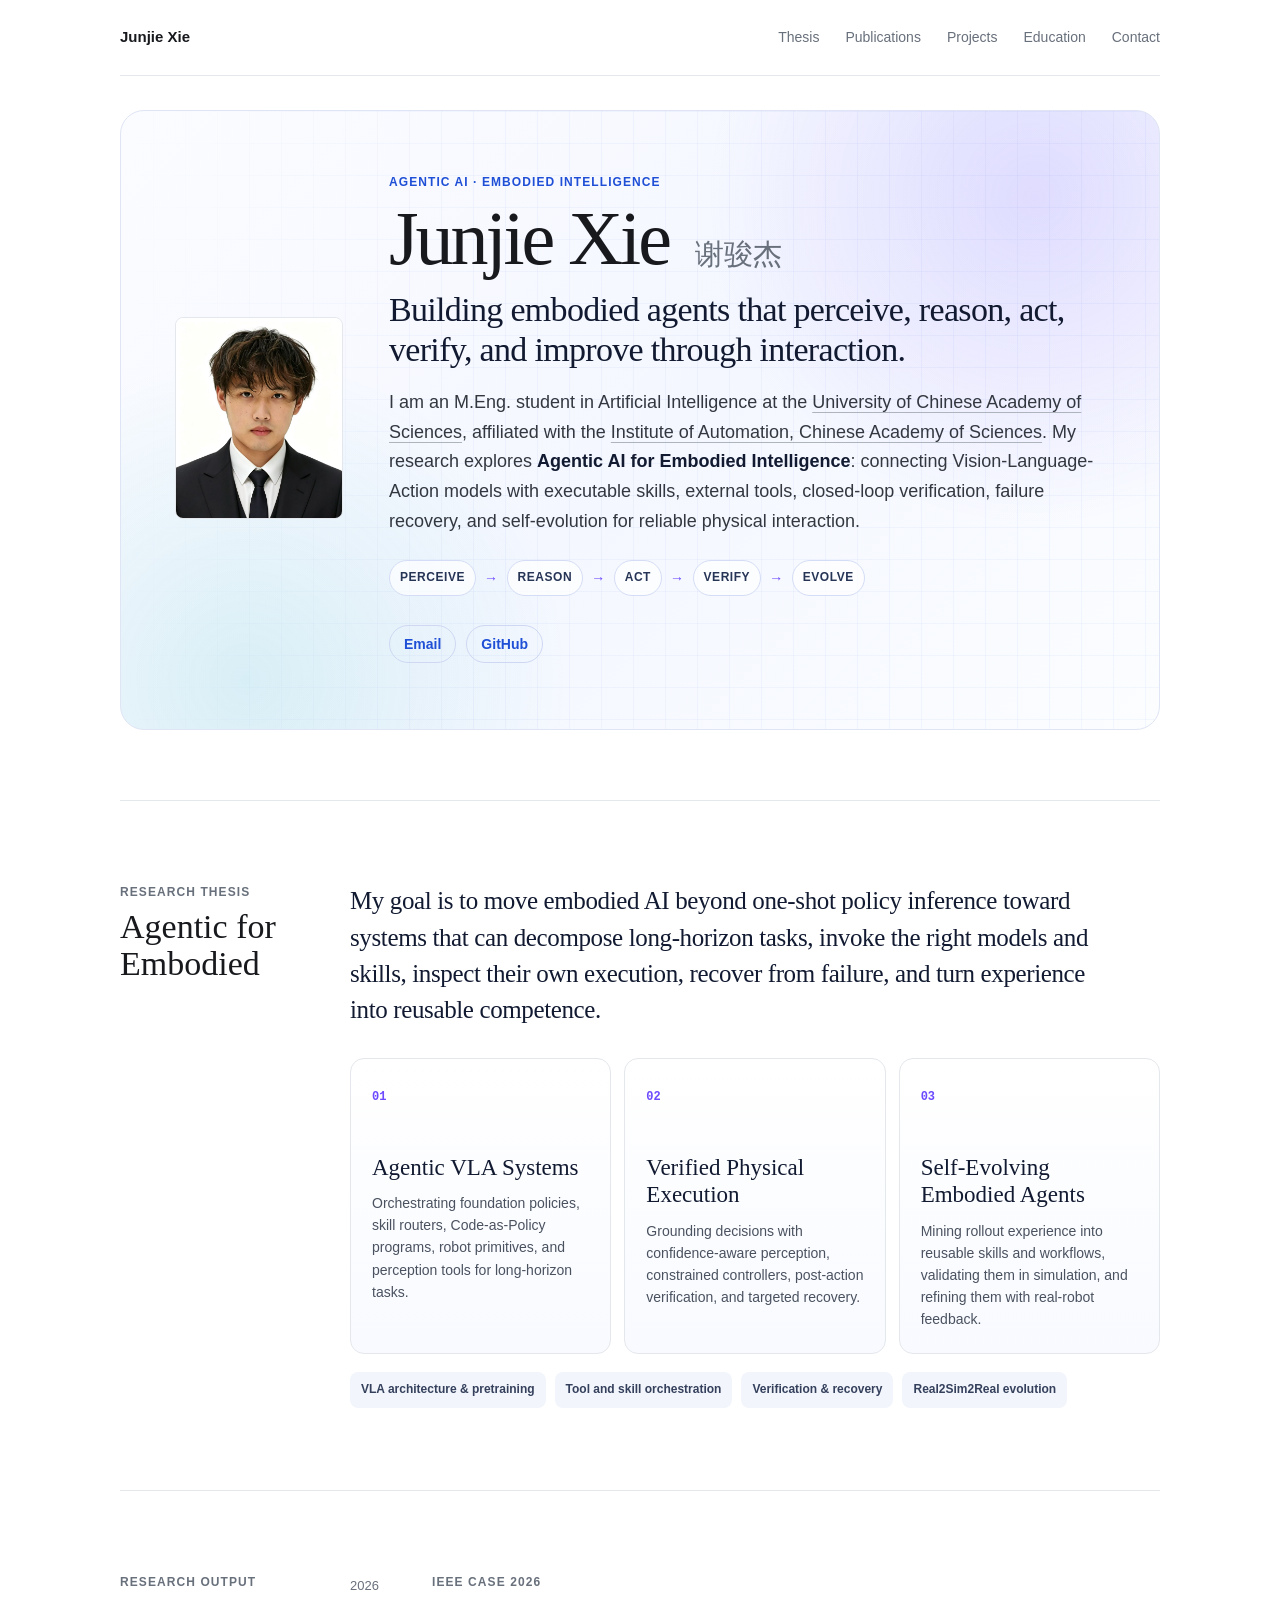
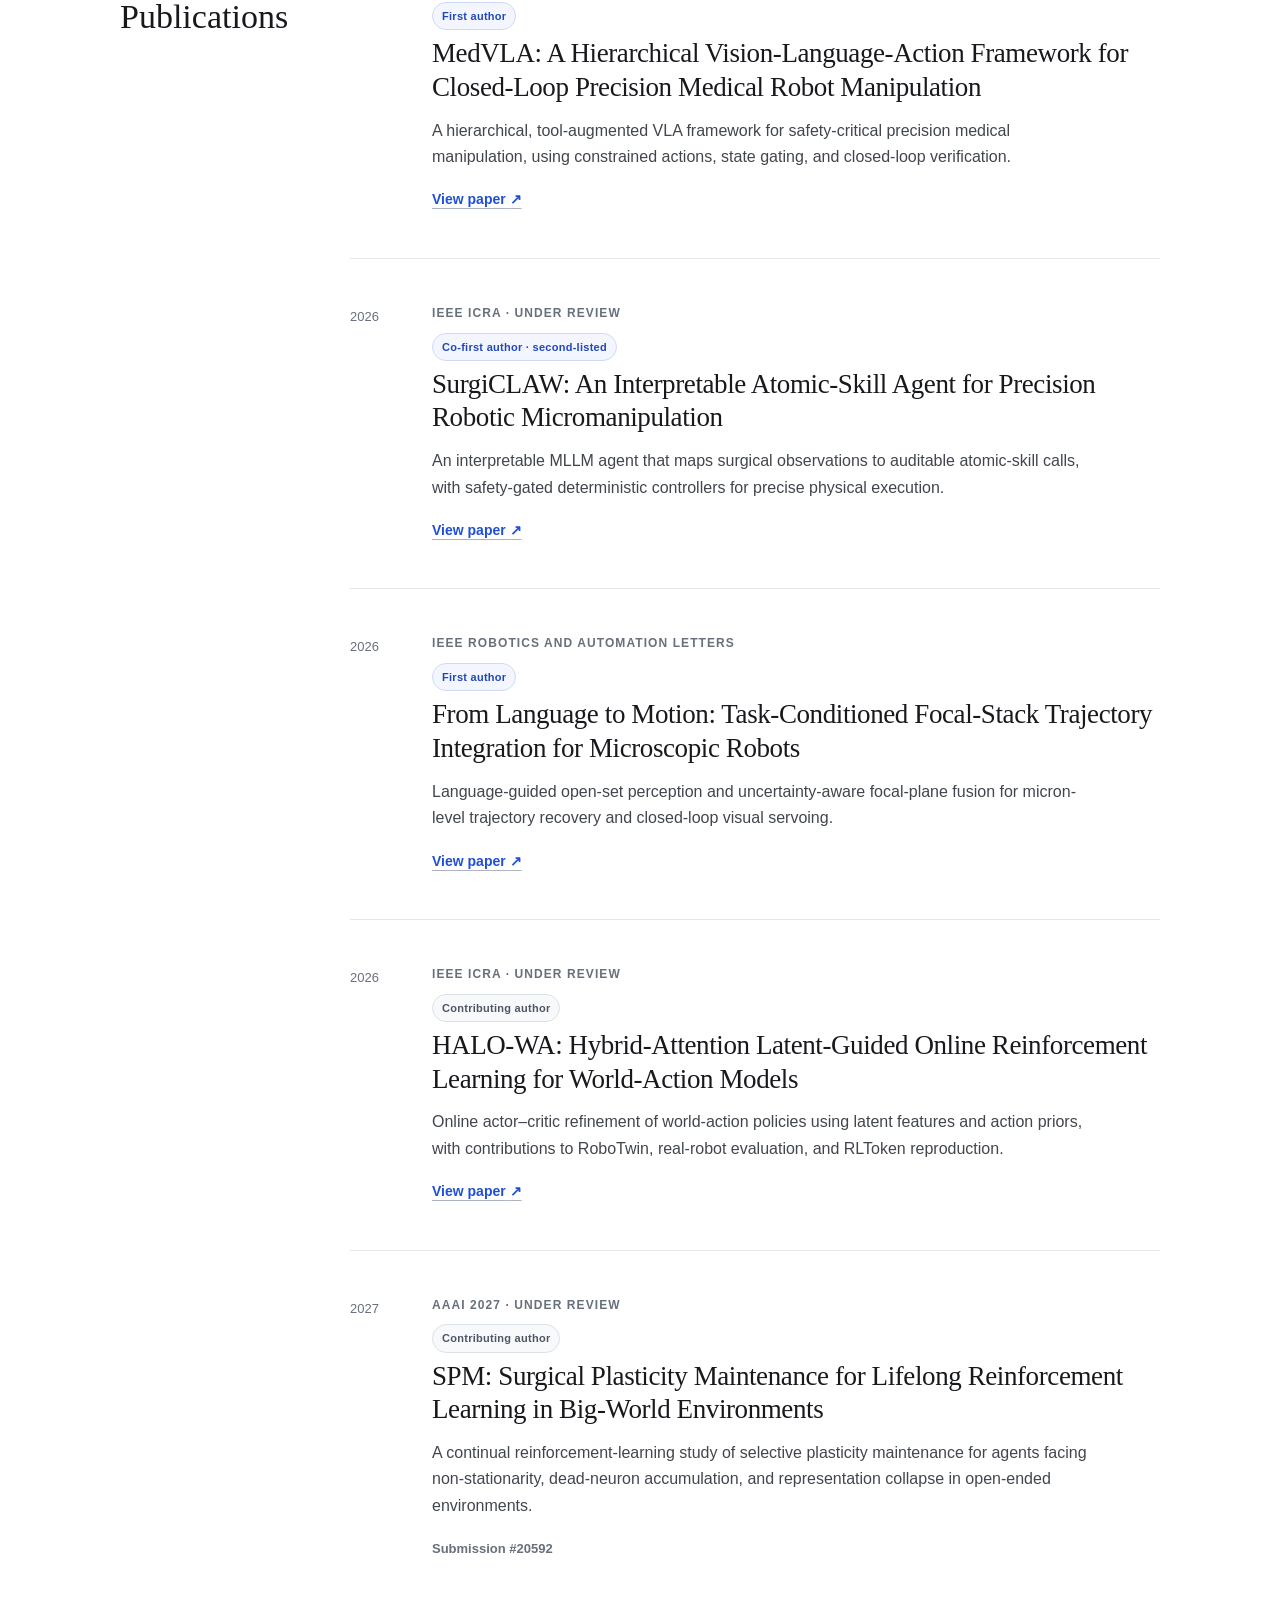
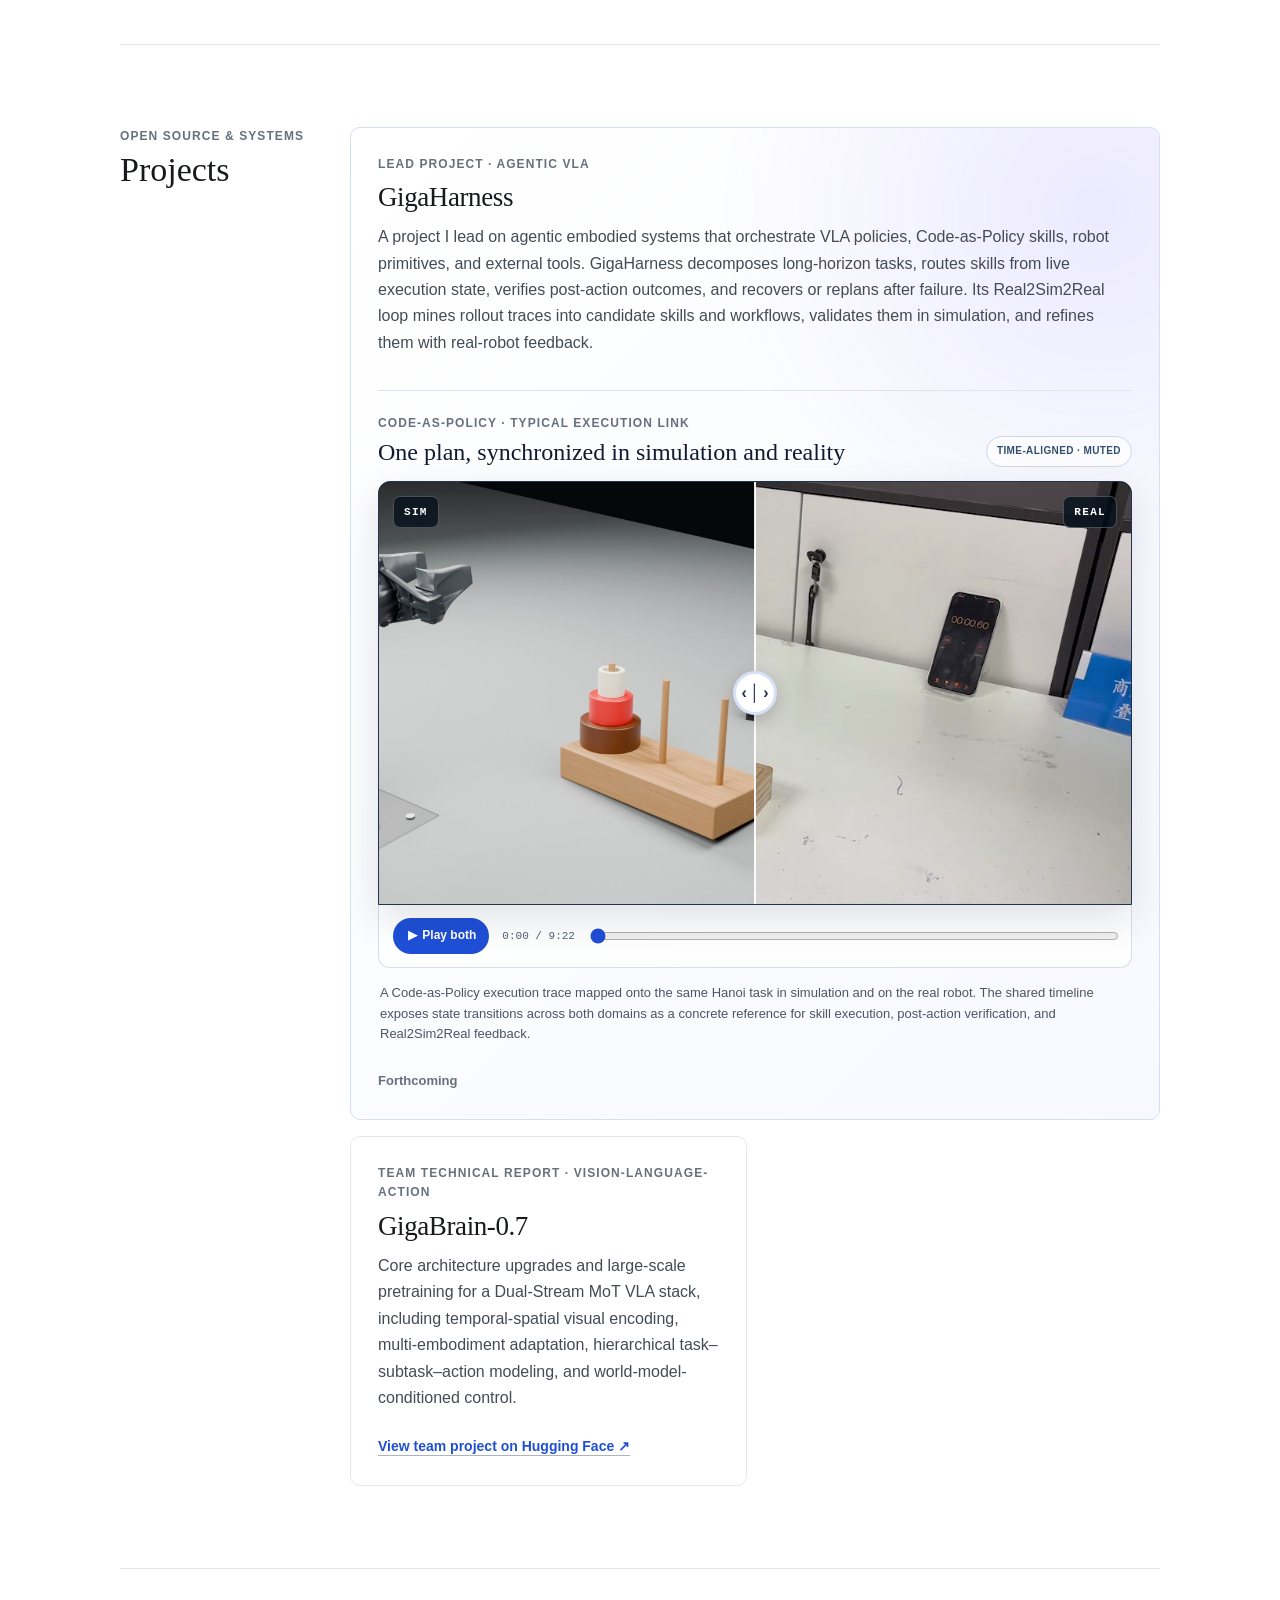
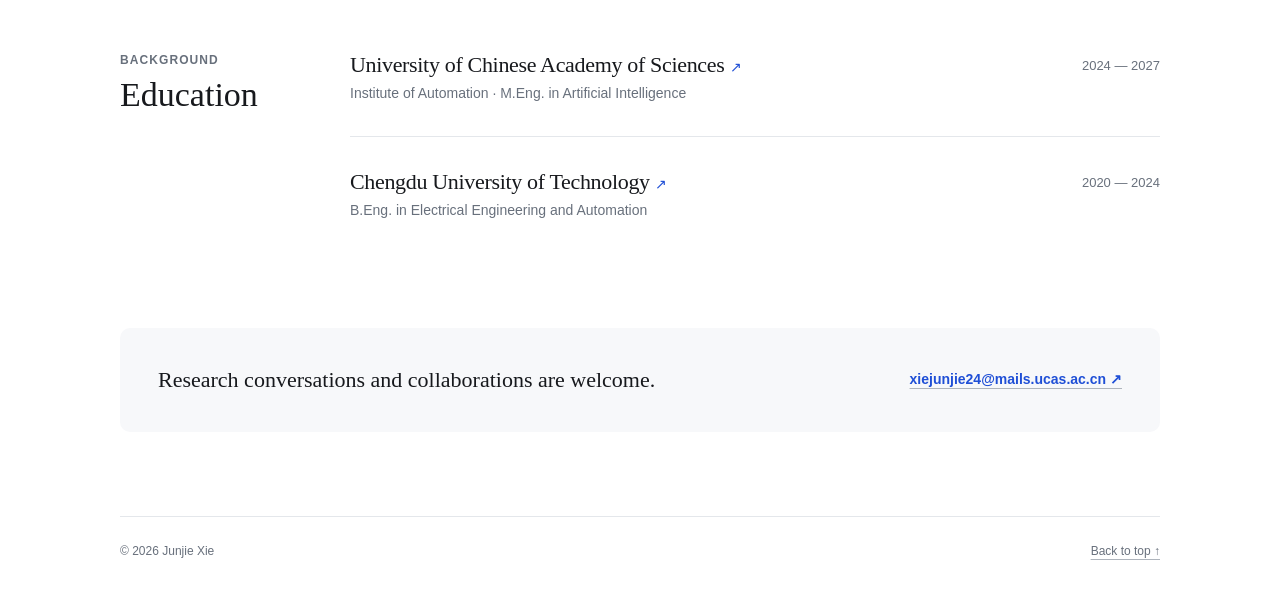
==== commit 6d8ac631: "Simplify AAAI author role label" ====
--- a/index.html
+++ b/index.html
@@ -170,7 +170,7 @@
           <div class="item-year">2027</div>
           <div class="item-body">
             <p class="venue">AAAI 2027 · Under review</p>
-            <span class="role-badge">Contributing author · 6th of 8 authors</span>
+            <span class="role-badge">Contributing author</span>
             <h3>SPM: Surgical Plasticity Maintenance for Lifelong Reinforcement Learning in Big-World Environments</h3>
             <p>
               A continual reinforcement-learning study of selective plasticity maintenance for agents facing
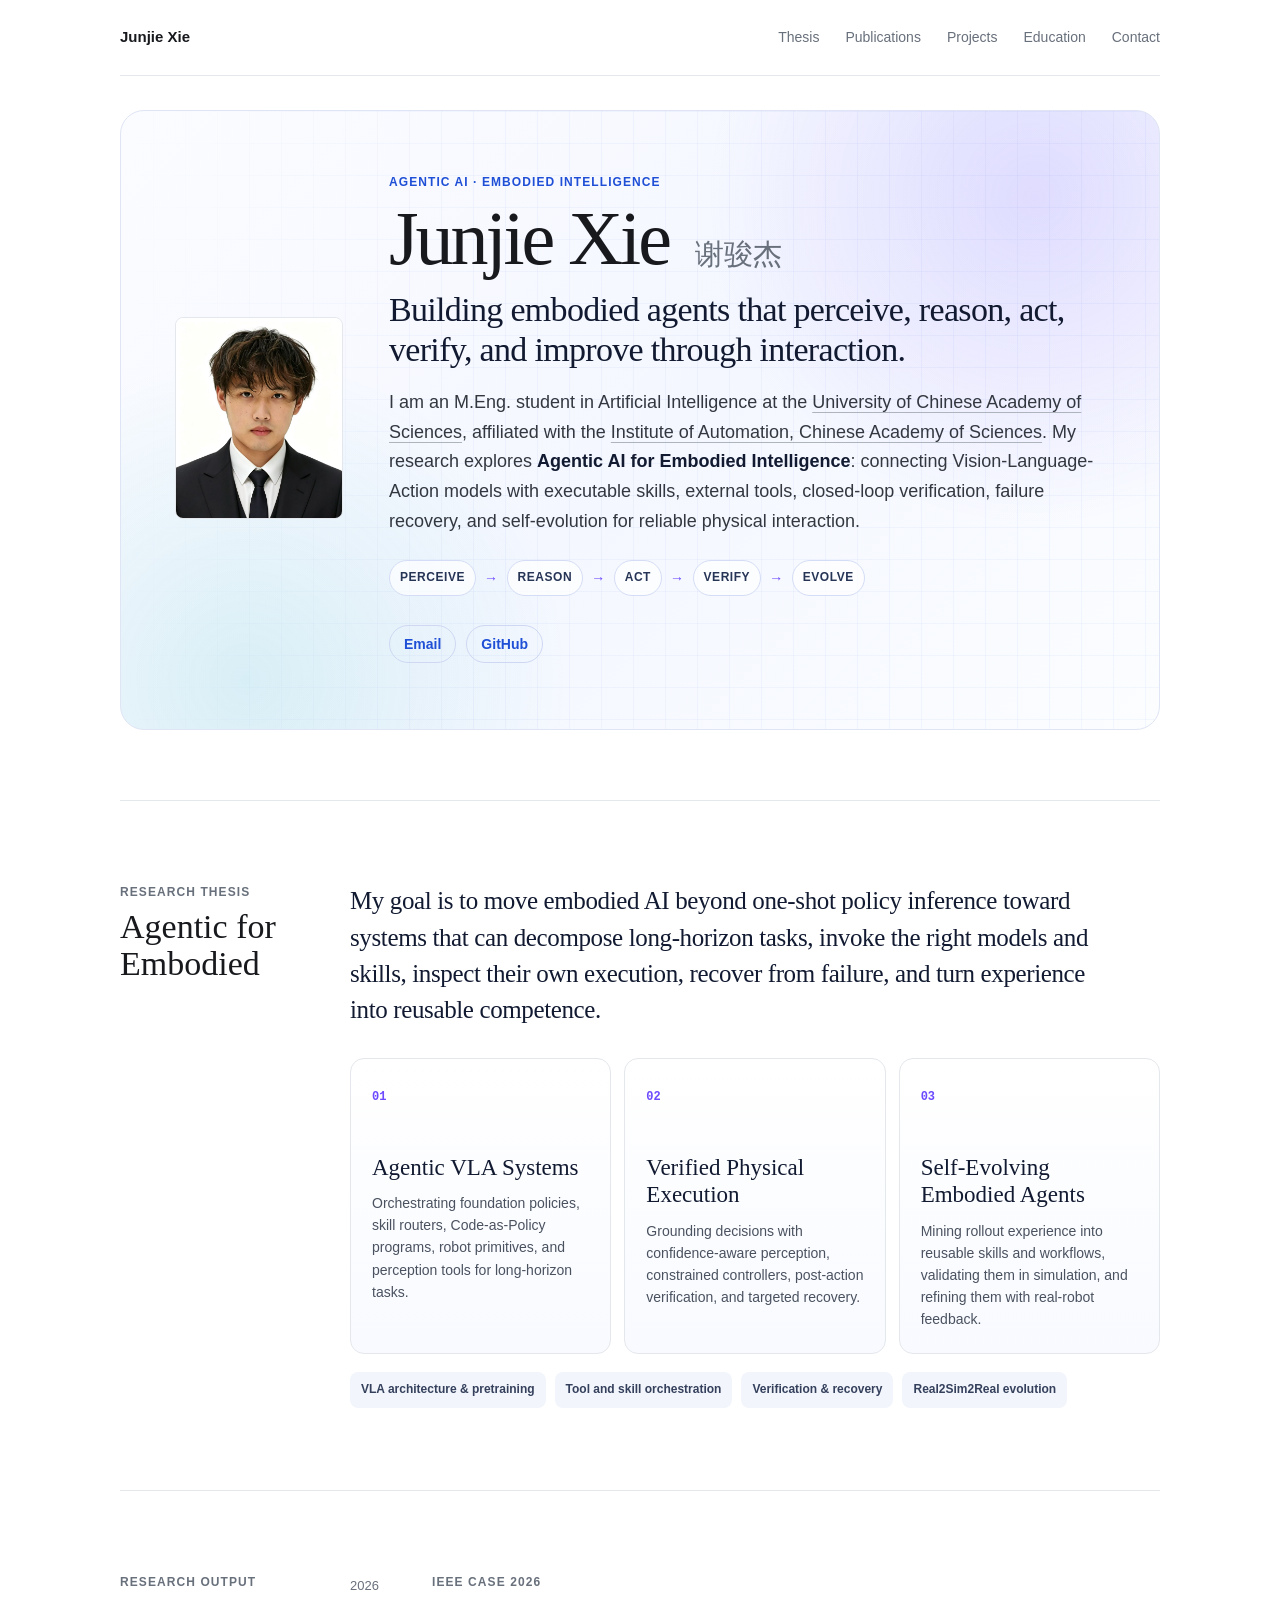
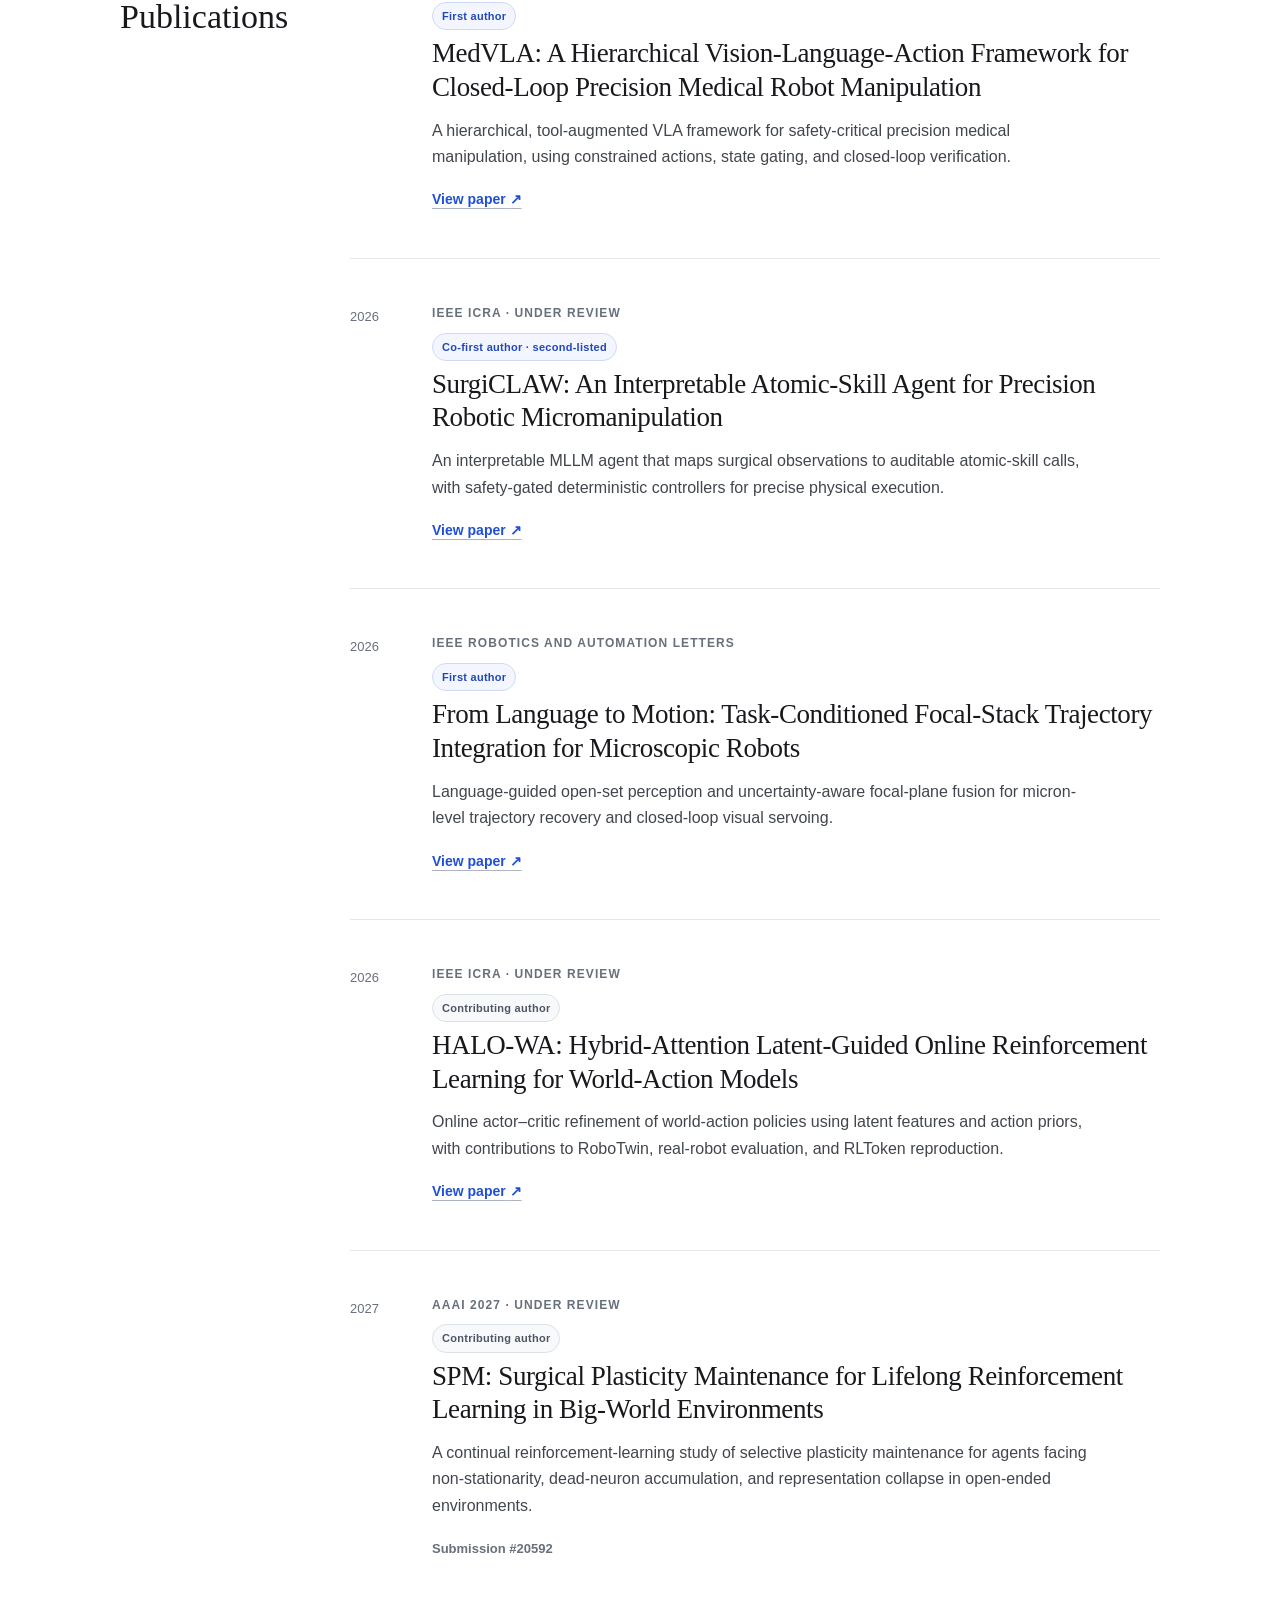
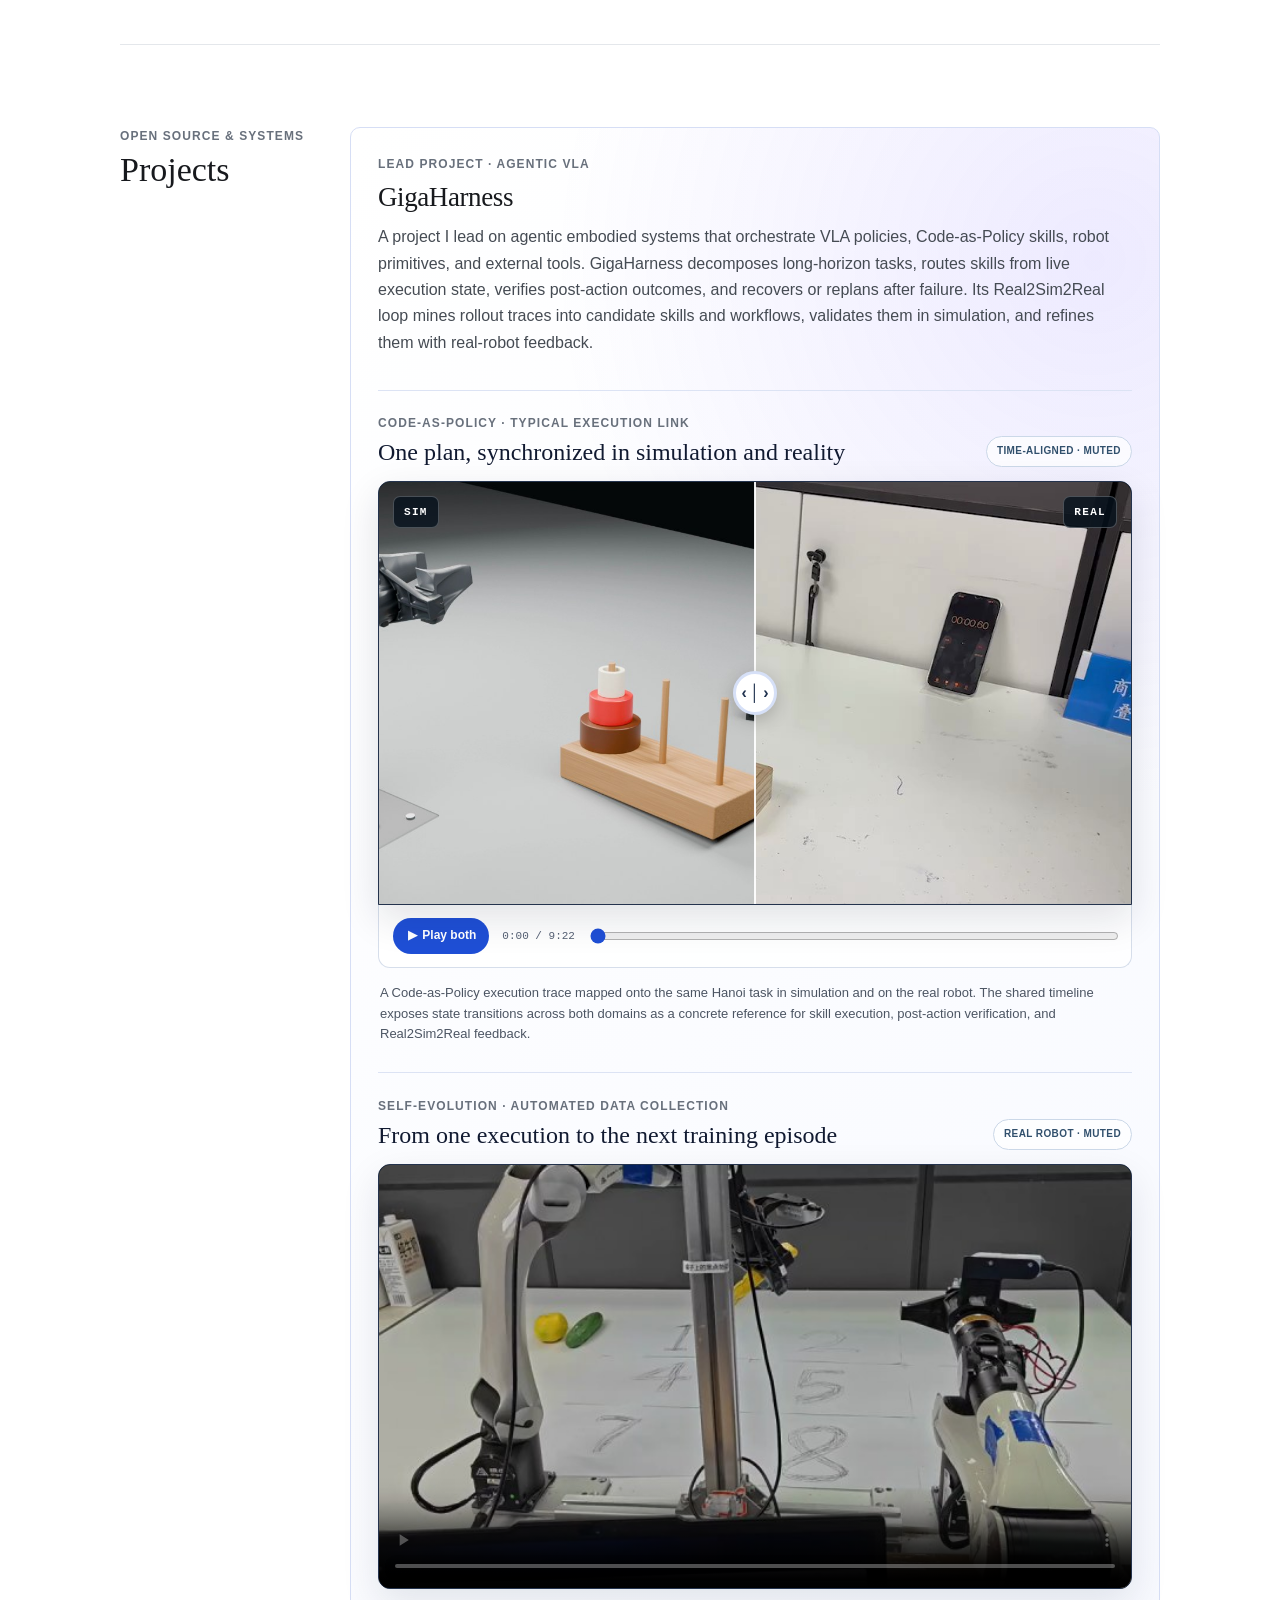
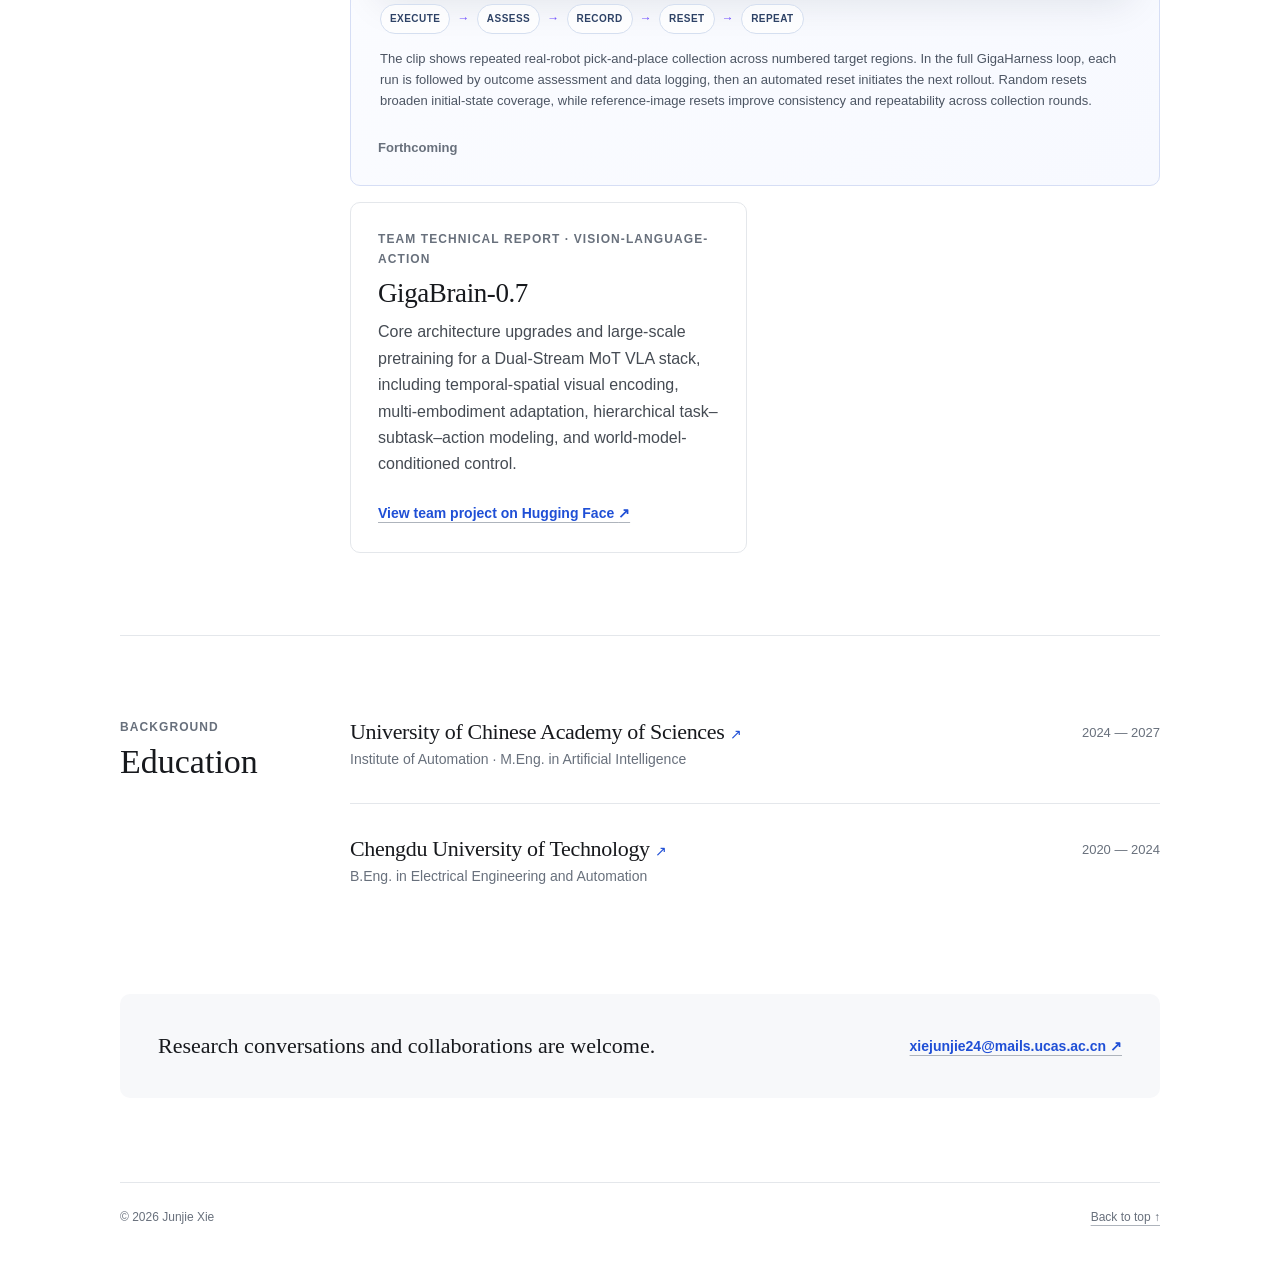
==== commit 8c29b4e9: "Add automated collection demo to GigaHarness" ====
--- a/index.html
+++ b/index.html
@@ -233,6 +233,32 @@
               execution, post-action verification, and Real2Sim2Real feedback.
             </p>
           </div>
+
+          <div id="collection-demo" class="collection-demo">
+            <div class="demo-heading">
+              <div>
+                <p class="project-type">Self-evolution · Automated data collection</p>
+                <h4>From one execution to the next training episode</h4>
+              </div>
+              <span class="sync-chip">Real robot · Muted</span>
+            </div>
+
+            <div class="collection-video-shell">
+              <video class="collection-video" controls muted playsinline preload="metadata" poster="assets/gigaharness-auto-collection-poster.jpg" aria-label="Automated real-robot data collection demonstration">
+                <source src="assets/gigaharness-auto-collection.mp4" type="video/mp4">
+              </video>
+            </div>
+
+            <div class="collection-flow" aria-label="Automated data collection loop">
+              <span>Execute</span><b>→</b><span>Assess</span><b>→</b><span>Record</span><b>→</b><span>Reset</span><b>→</b><span>Repeat</span>
+            </div>
+            <p class="demo-note">
+              The clip shows repeated real-robot pick-and-place collection across numbered target regions. In the
+              full GigaHarness loop, each run is followed by outcome assessment and data logging, then an automated
+              reset initiates the next rollout. Random resets broaden initial-state coverage, while reference-image
+              resets improve consistency and repeatability across collection rounds.
+            </p>
+          </div>
           <span class="status">Forthcoming</span>
         </article>
 
--- a/styles.css
+++ b/styles.css
@@ -439,6 +439,44 @@
   font-size: 13px;
   line-height: 1.6;
 }
+.collection-demo {
+  margin: 2px 0 25px;
+  padding-top: 24px;
+  border-top: 1px solid #dce3f4;
+}
+.collection-video-shell {
+  overflow: hidden;
+  border: 1px solid #24334d;
+  border-radius: 12px;
+  background: #07121d;
+  box-shadow: 0 14px 38px rgba(14, 25, 47, .10);
+}
+.collection-video {
+  display: block;
+  width: 100%;
+  aspect-ratio: 16 / 9;
+  background: #07121d;
+}
+.collection-flow {
+  display: flex;
+  flex-wrap: wrap;
+  align-items: center;
+  gap: 7px;
+  margin: 15px 2px 0;
+  color: #647087;
+  font-size: 10px;
+  font-weight: 750;
+  letter-spacing: .045em;
+  text-transform: uppercase;
+}
+.collection-flow span {
+  padding: 6px 9px;
+  color: #2e4266;
+  border: 1px solid #d5dff0;
+  border-radius: 999px;
+  background: rgba(255, 255, 255, .72);
+}
+.collection-flow b { color: var(--violet); font-size: 12px; }
 
 .education-list article {
   display: flex;
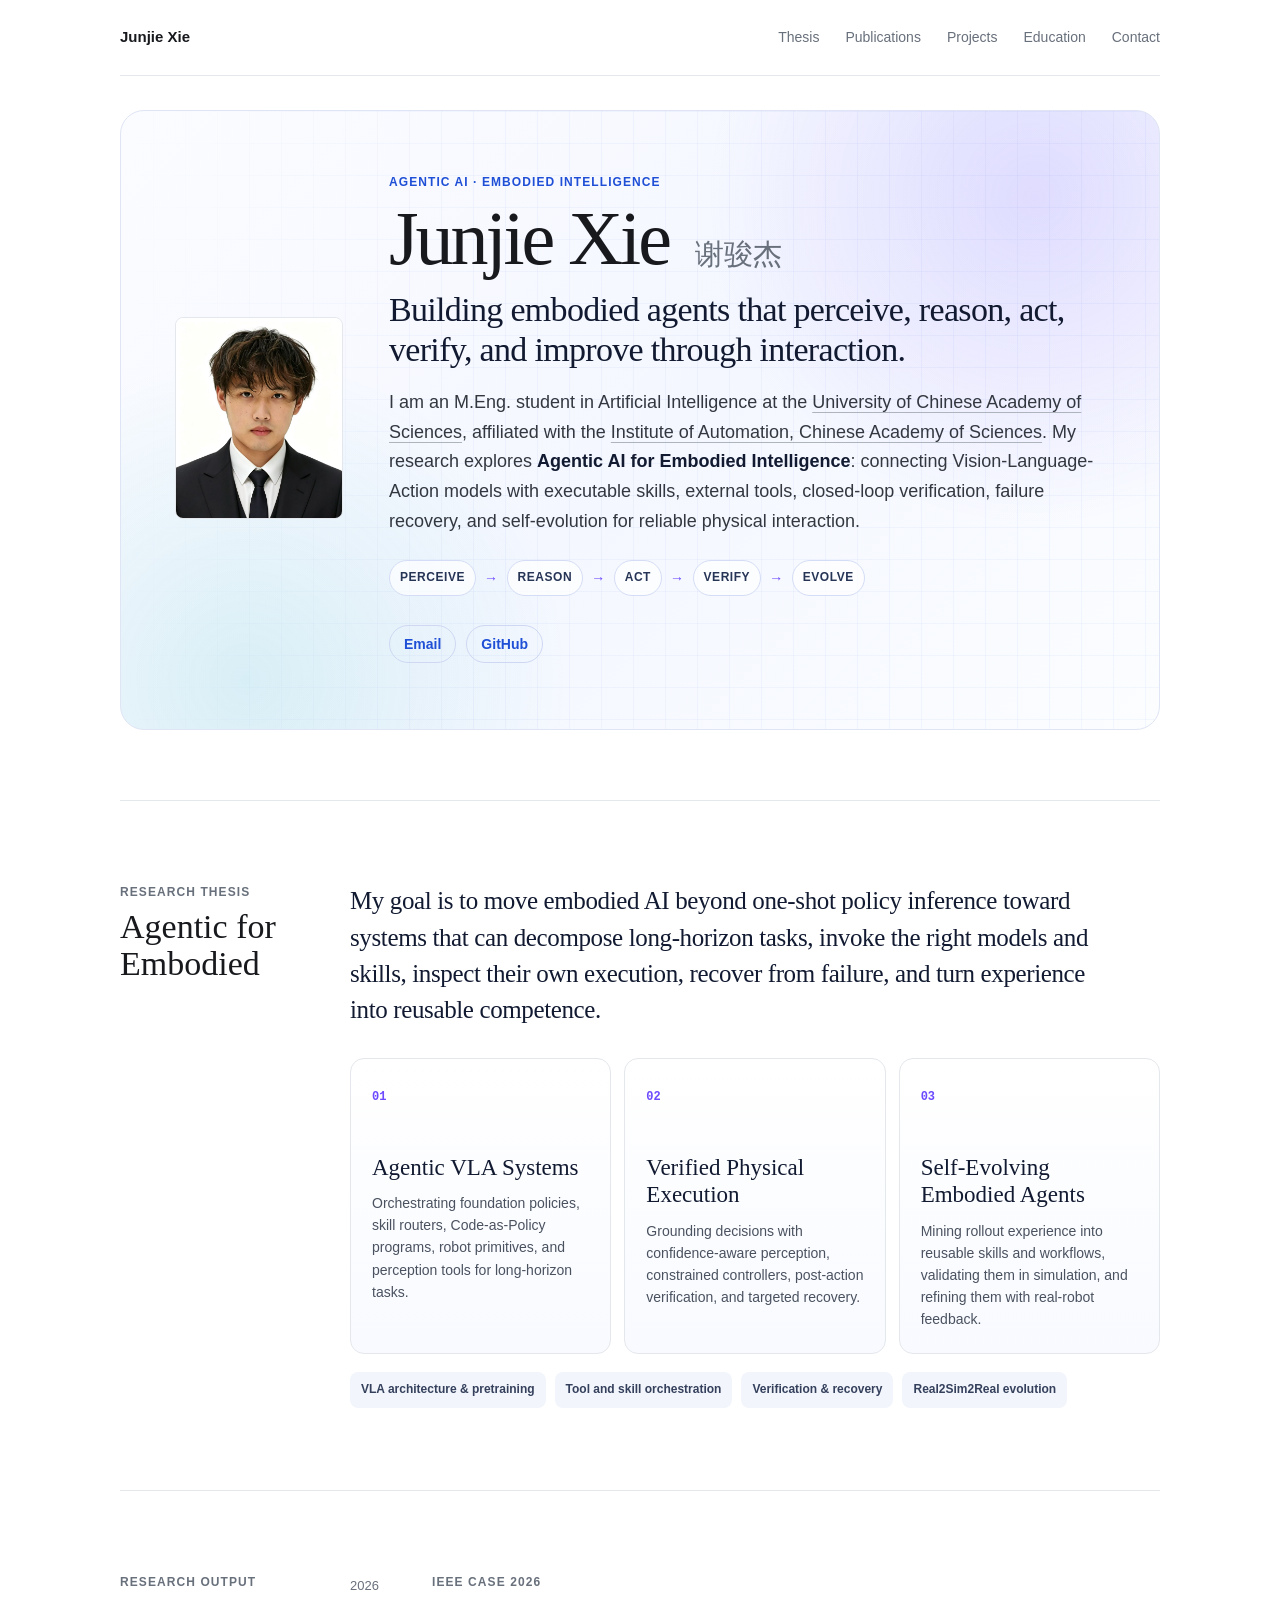
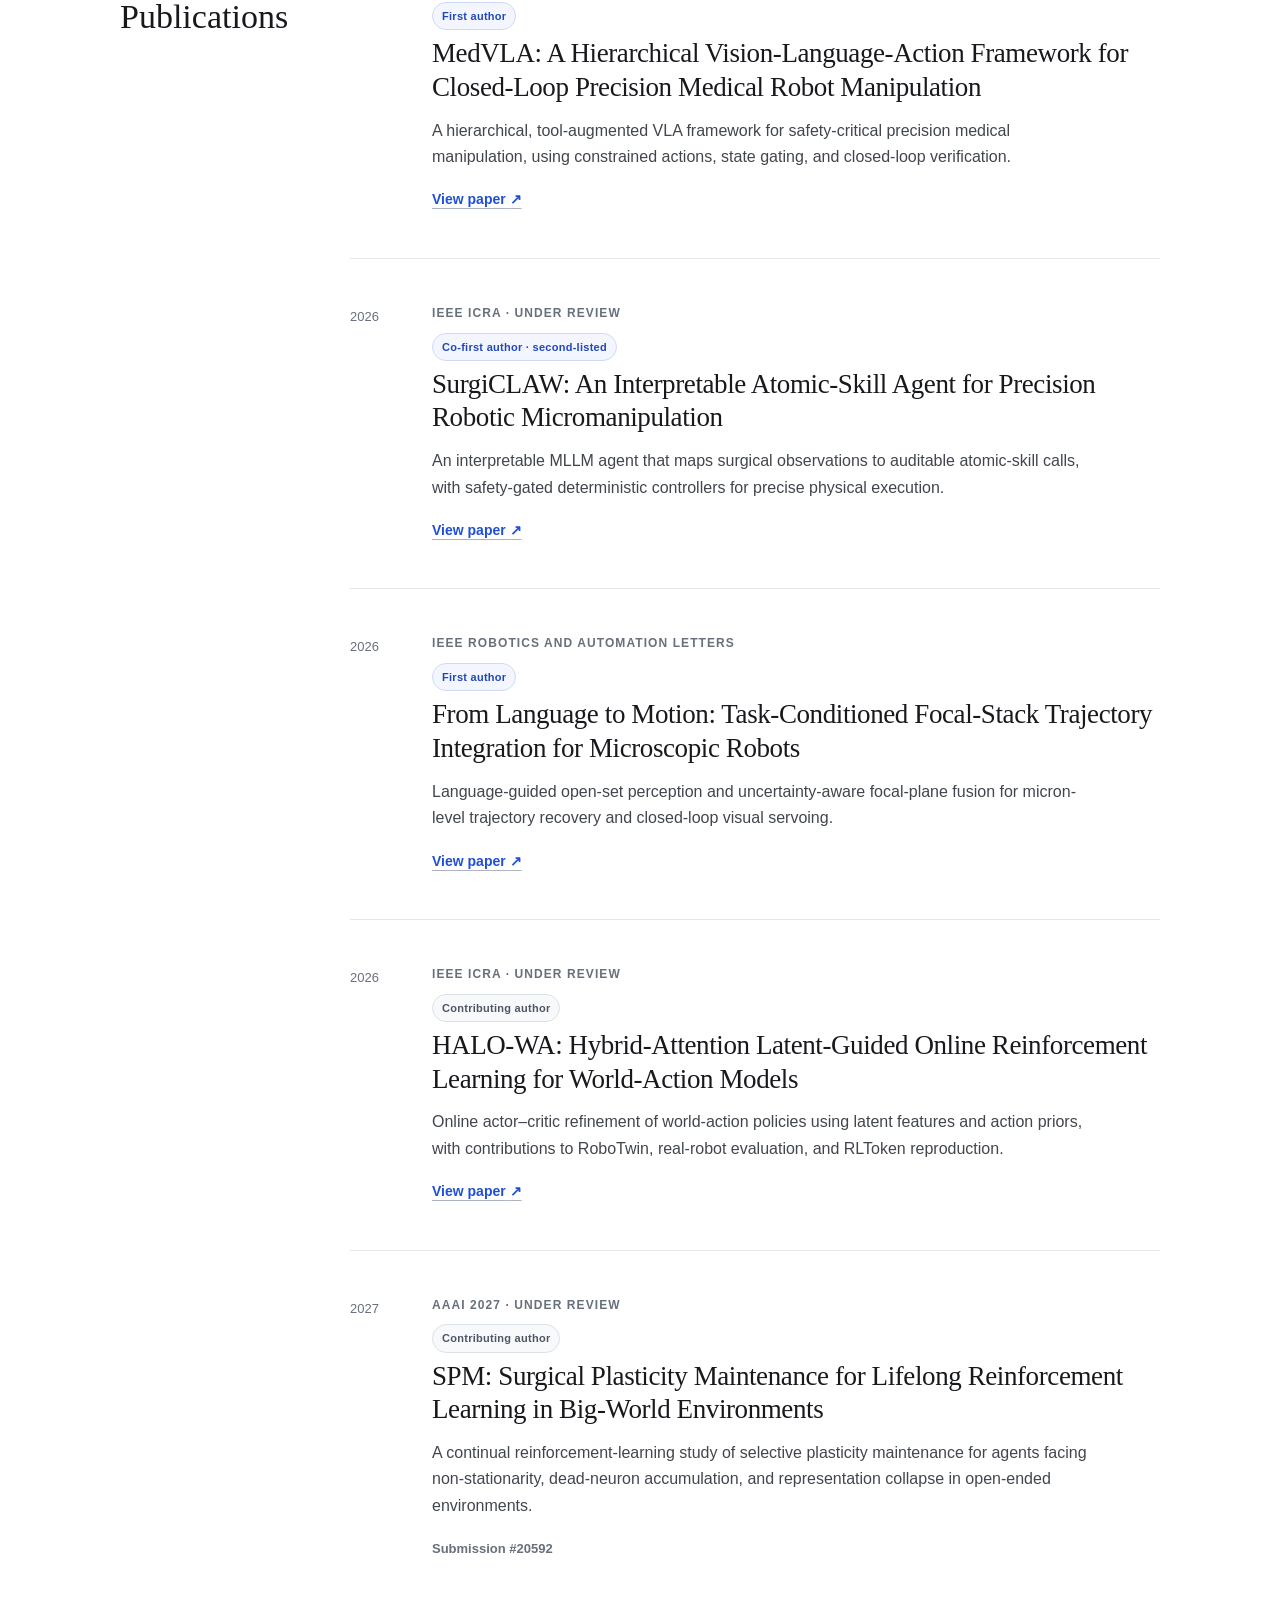
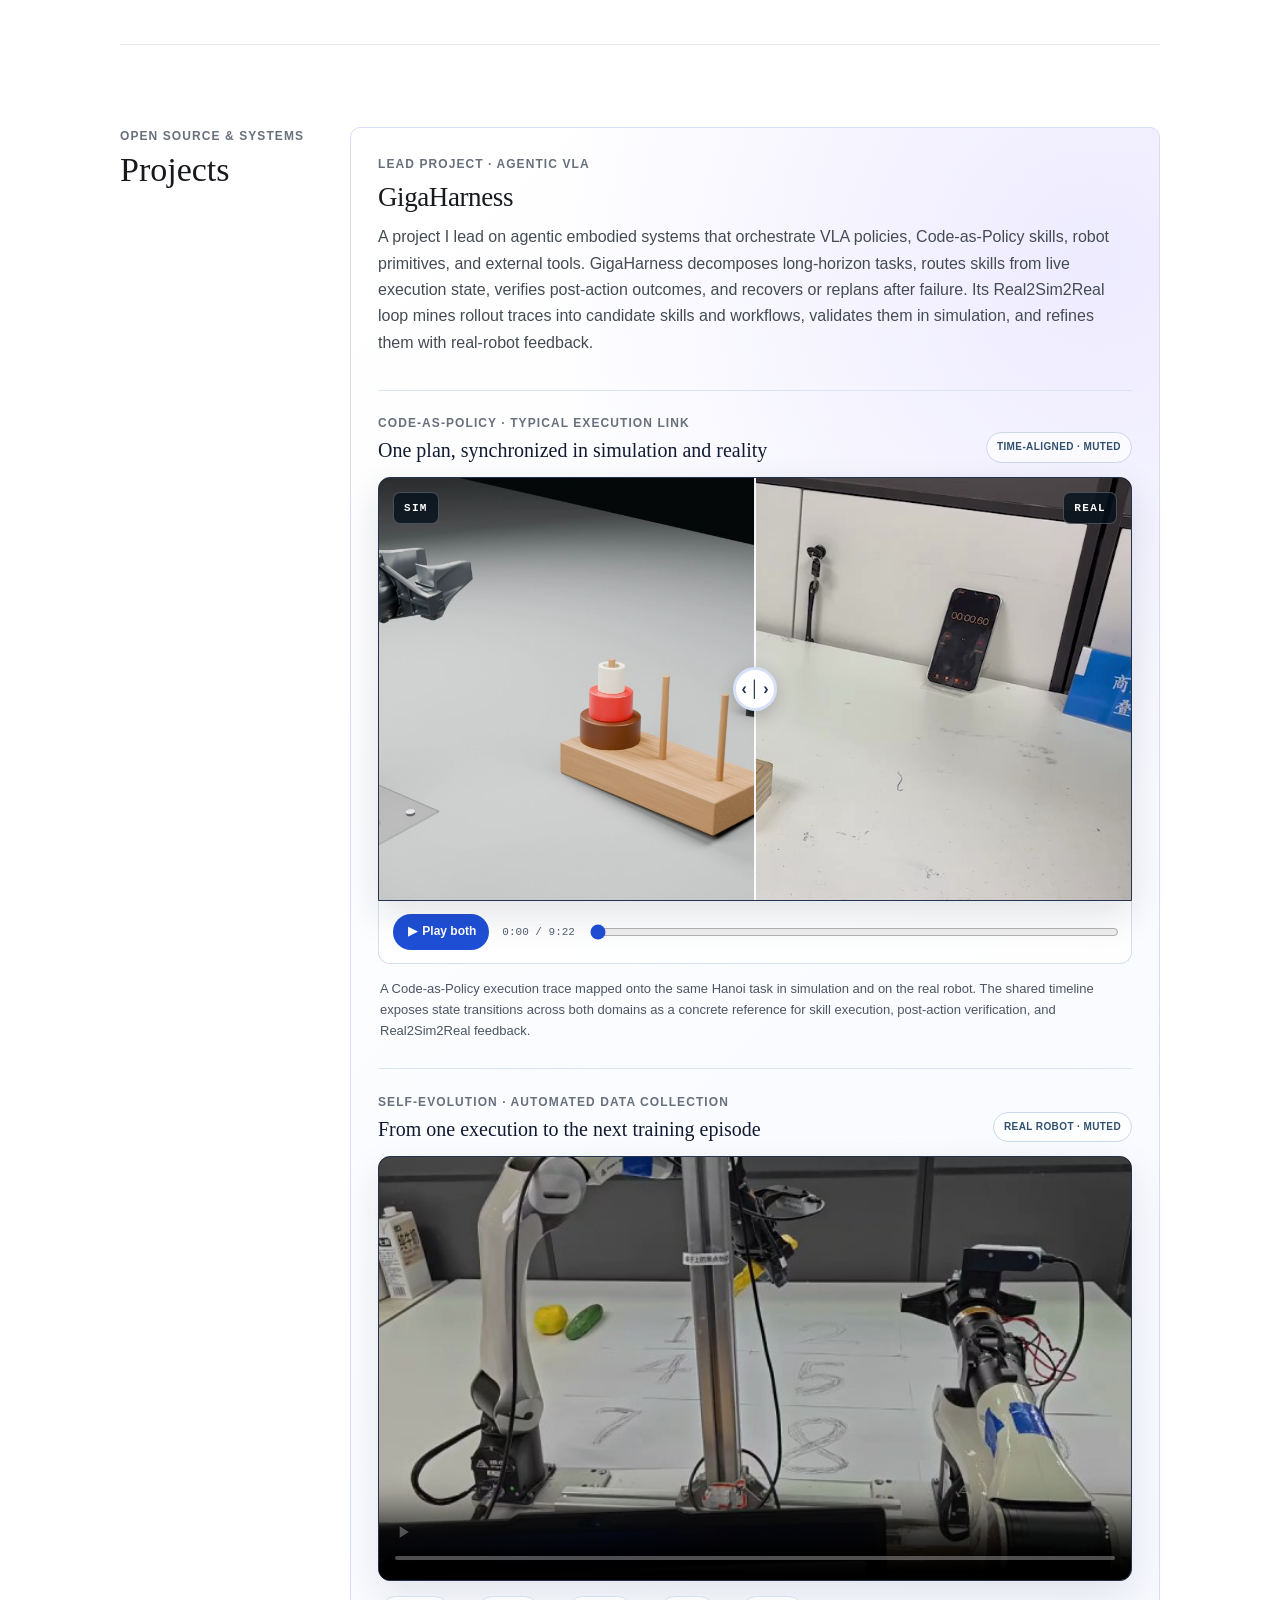
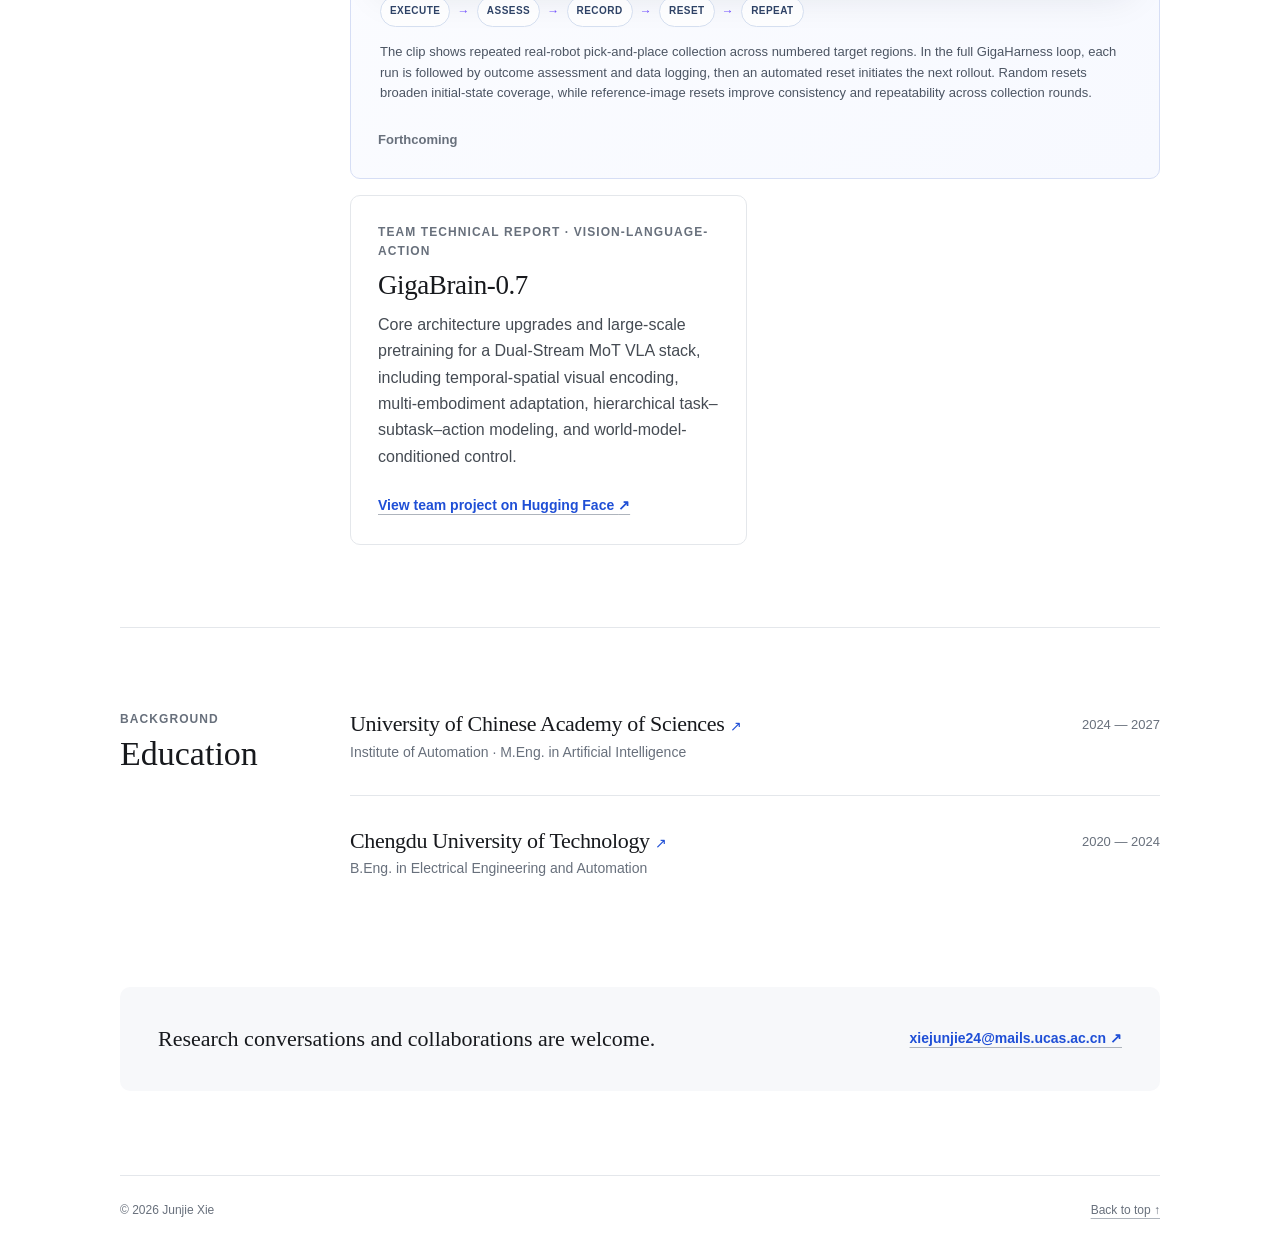
==== commit 9eedd81d: "Add direct Hanoi demo anchor" ====
--- a/index.html
+++ b/index.html
@@ -199,7 +199,7 @@
             Real2Sim2Real loop mines rollout traces into candidate skills and workflows, validates them in simulation,
             and refines them with real-robot feedback.
           </p>
-          <div class="code-policy-demo" data-real-duration="563.133333" data-sim-duration="562">
+          <div id="hanoi-demo" class="code-policy-demo" data-real-duration="563.133333" data-sim-duration="562">
             <div class="demo-heading">
               <div>
                 <p class="project-type">Code-as-Policy · Typical execution link</p>
--- a/styles.css
+++ b/styles.css
@@ -294,6 +294,7 @@
 .status { color: var(--muted); font-size: 13px; font-weight: 600; }
 
 .code-policy-demo {
+  scroll-margin-top: 96px;
   margin: 10px 0 25px;
   padding-top: 23px;
   border-top: 1px solid #dce3f4;
@@ -309,9 +310,9 @@
   margin: 4px 0 0;
   color: var(--ink);
   font-family: Georgia, "Times New Roman", serif;
-  font-size: 24px;
+  font-size: 20px;
   font-weight: 400;
-  line-height: 1.2;
+  line-height: 1.25;
 }
 .sync-chip {
   flex: 0 0 auto;
@@ -538,6 +539,7 @@
   .project-featured { grid-column: auto; }
   .project-card { min-height: 0; }
   .demo-heading { align-items: flex-start; flex-direction: column; gap: 10px; }
+  .demo-heading h4 { font-size: 18px; }
   .compare-controls { grid-template-columns: auto 1fr; }
   .timeline-control { grid-column: 1 / -1; }
   .compare-divider span { width: 38px; height: 38px; font-size: 13px; }
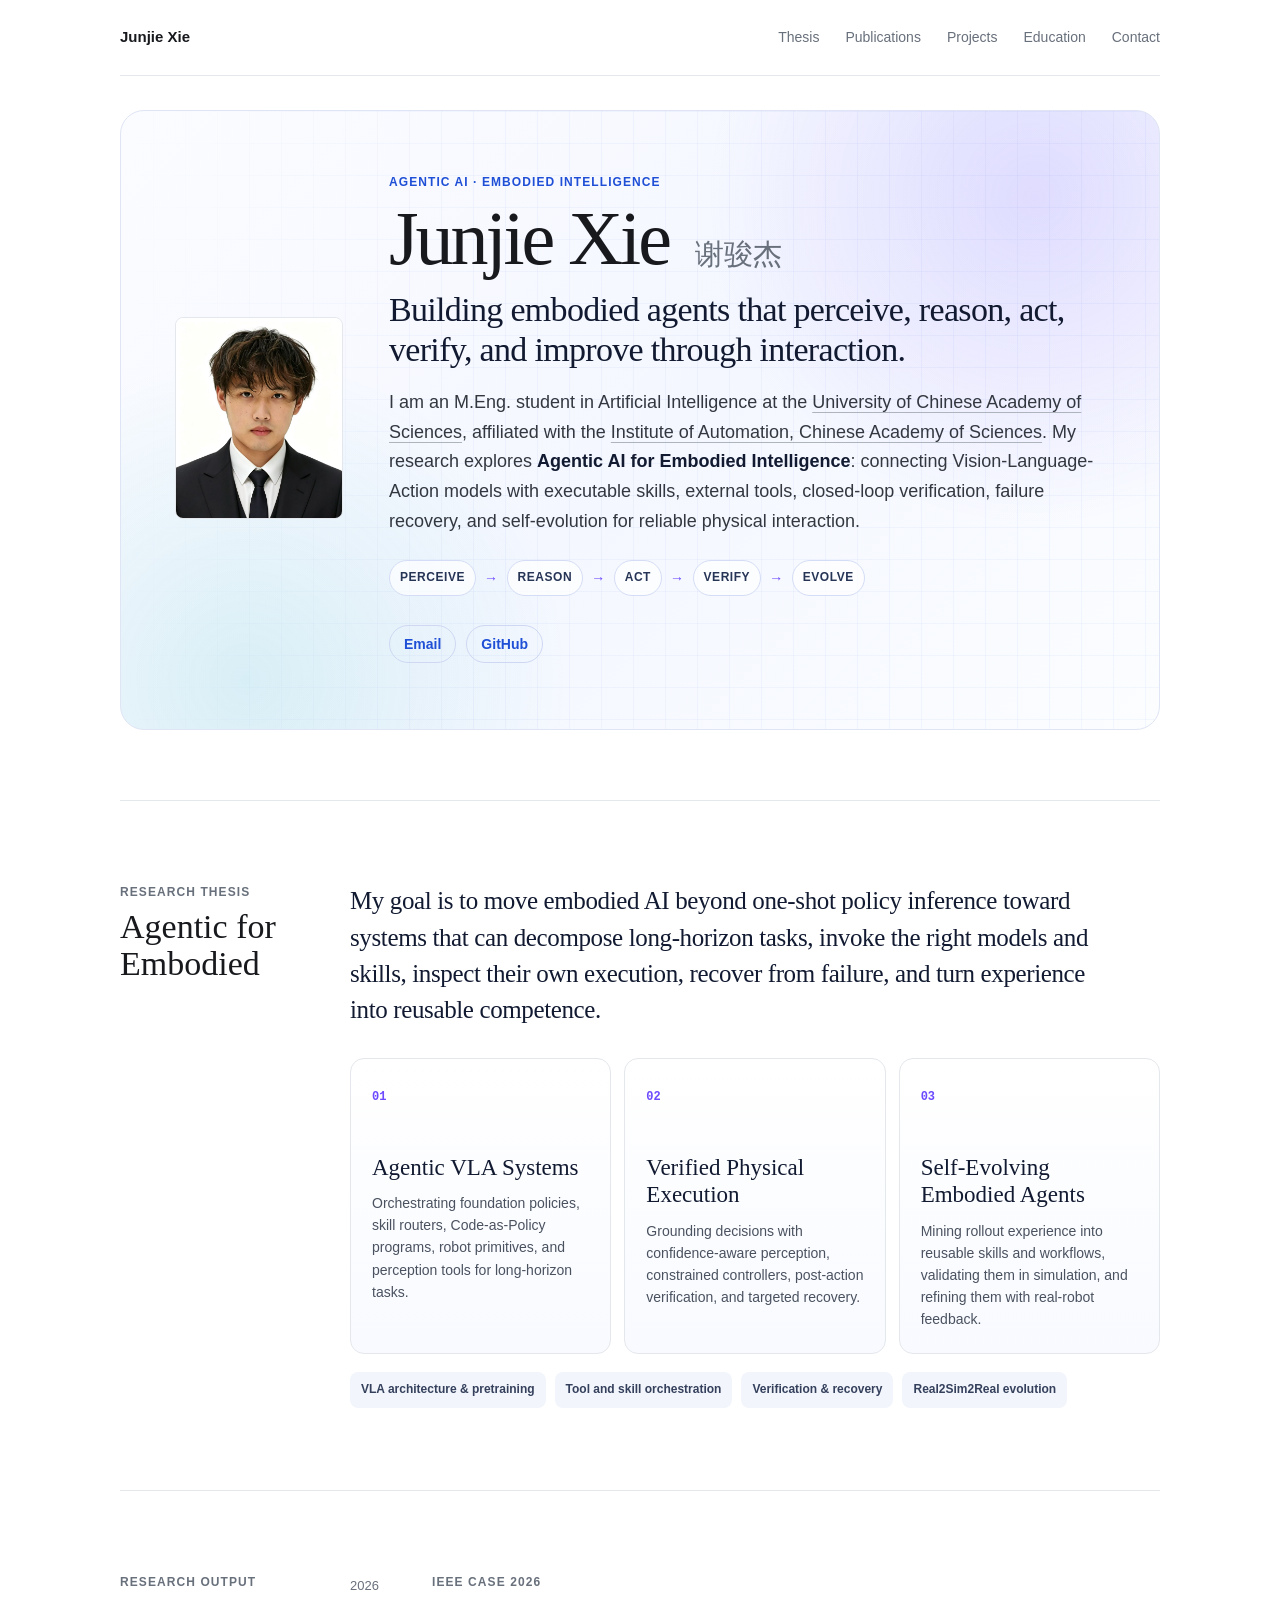
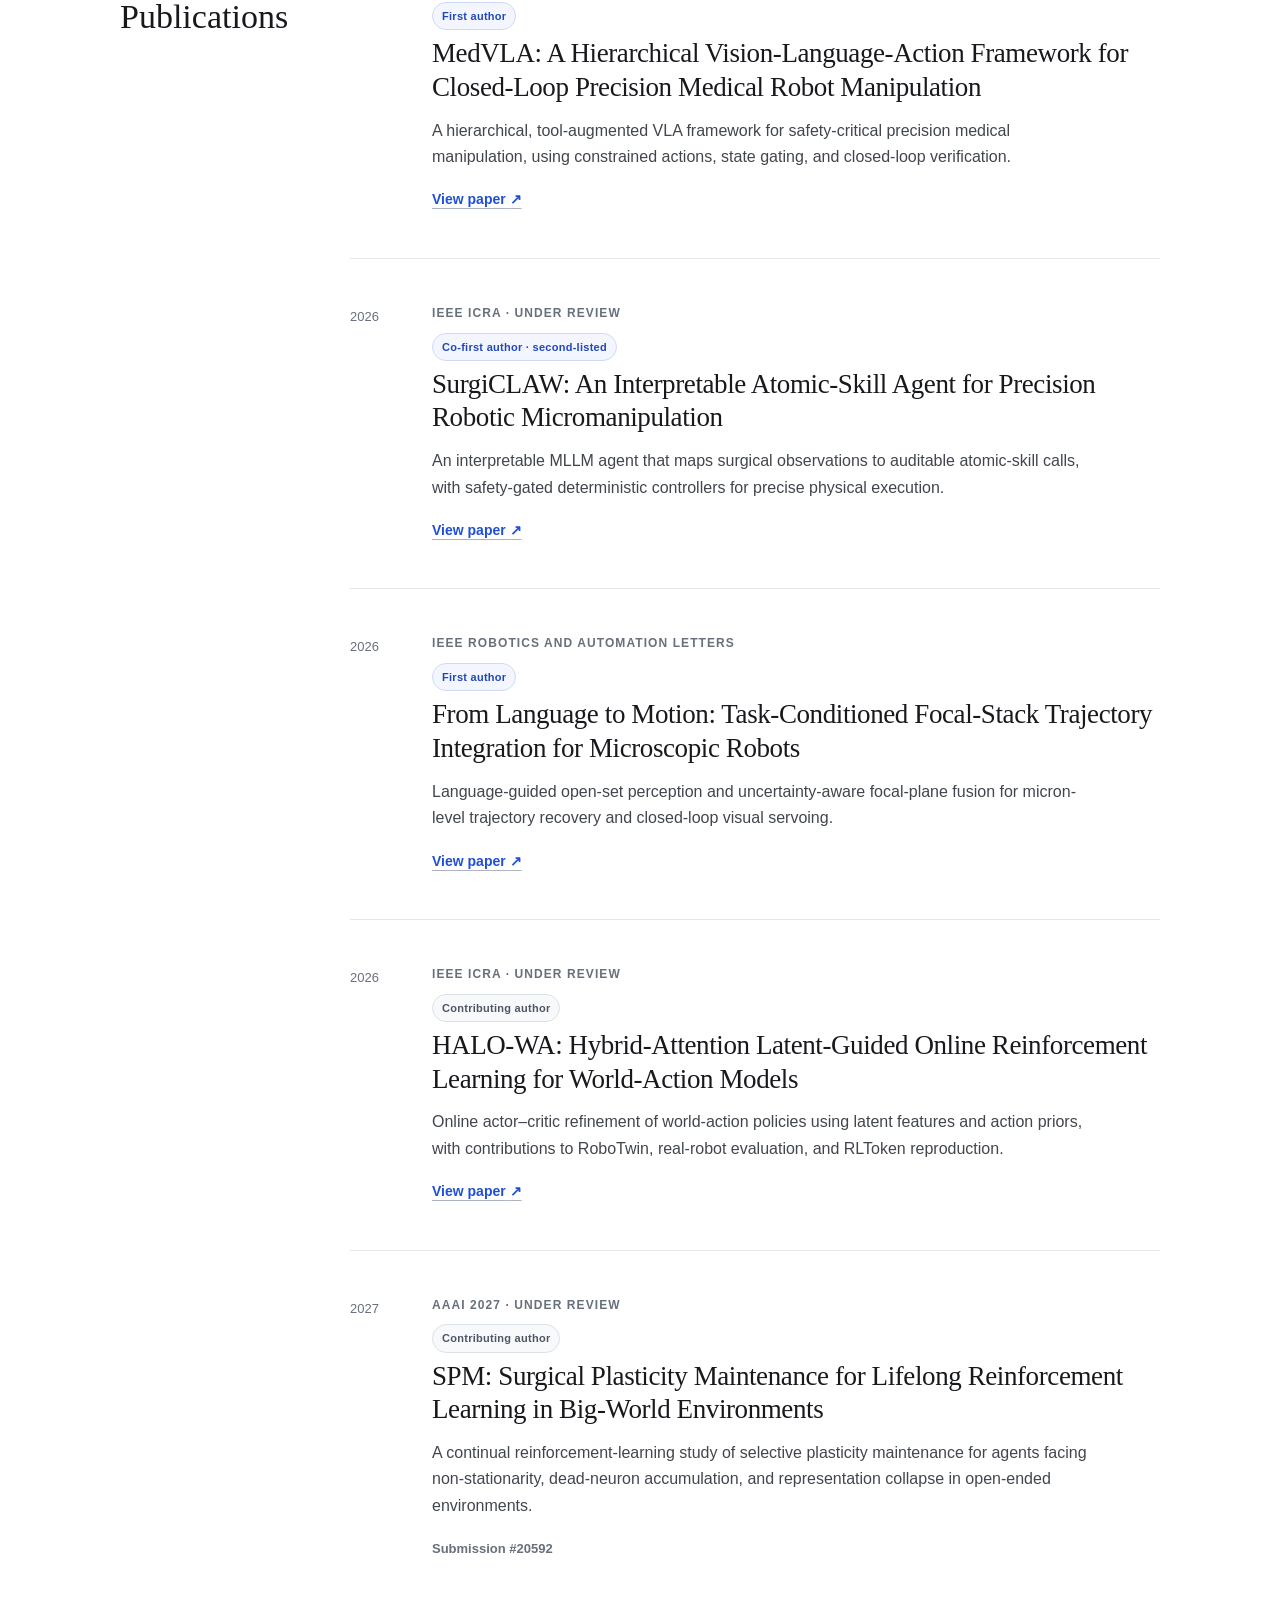
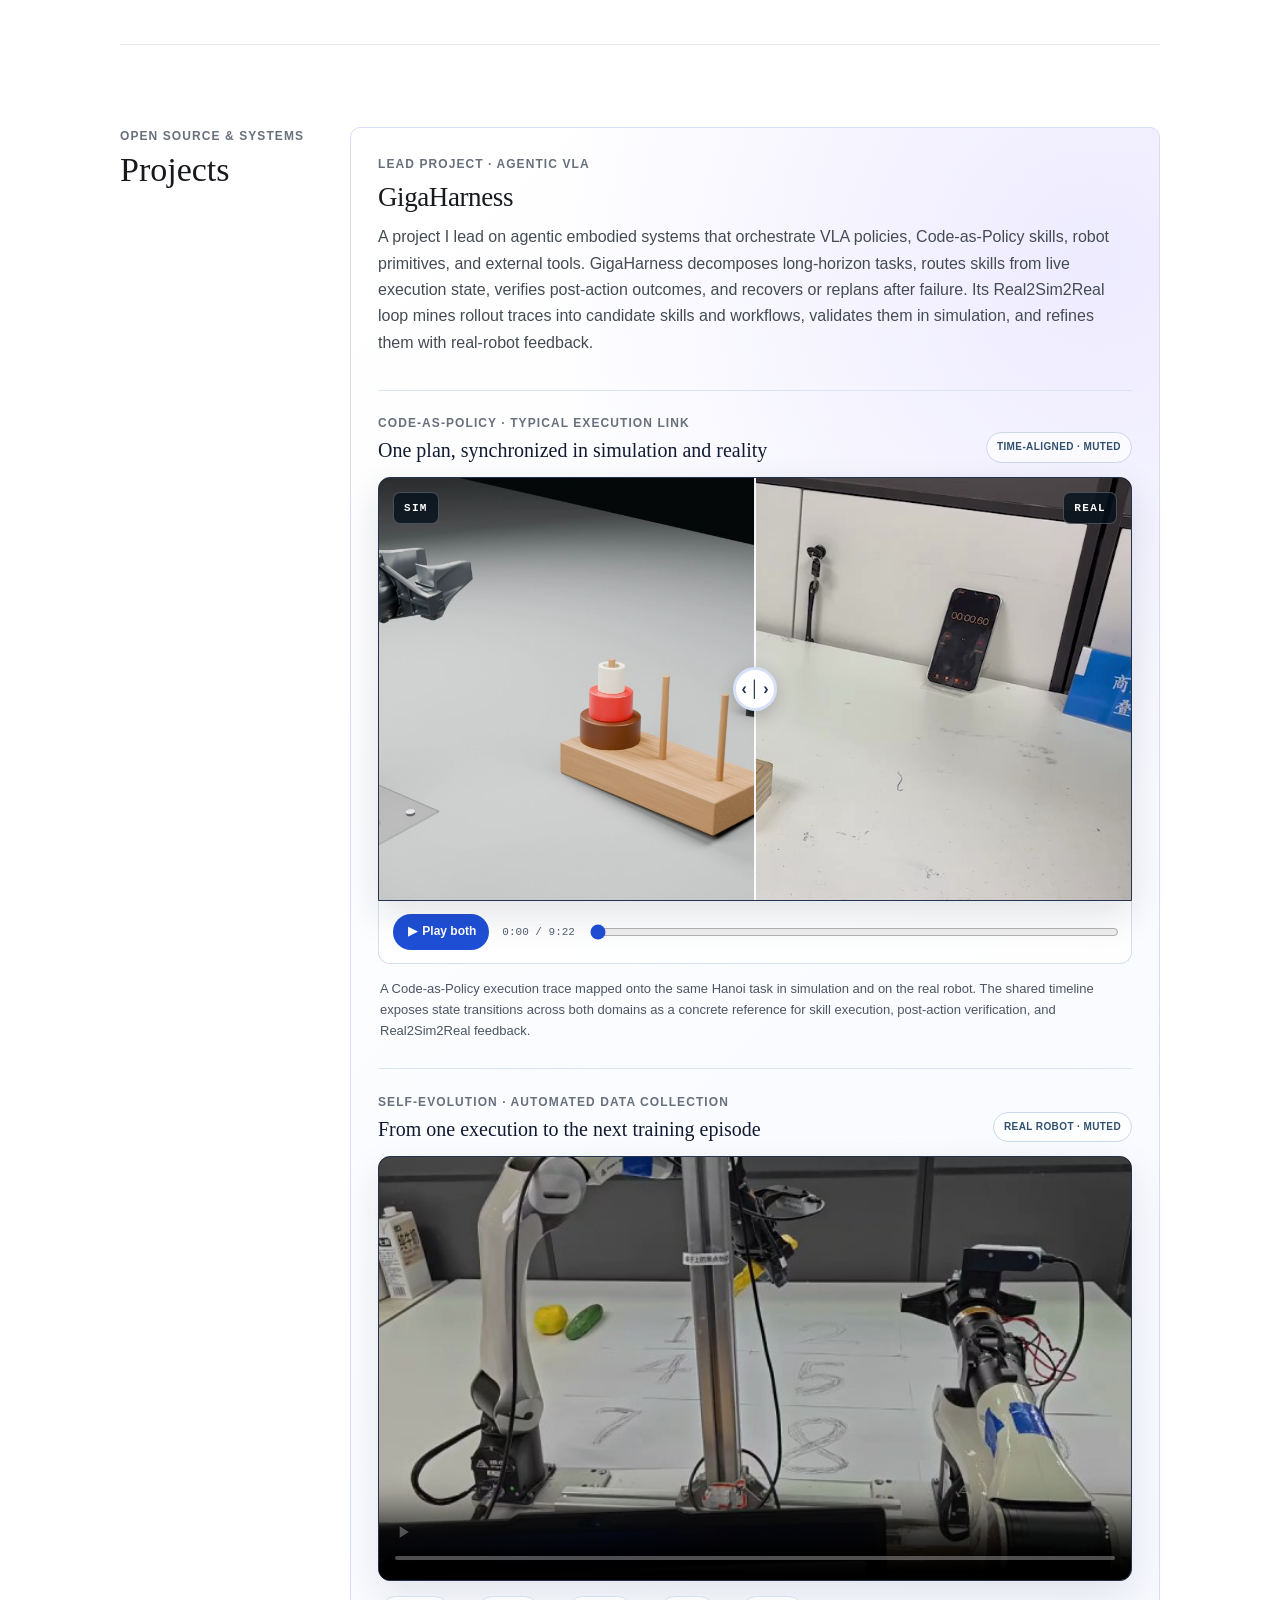
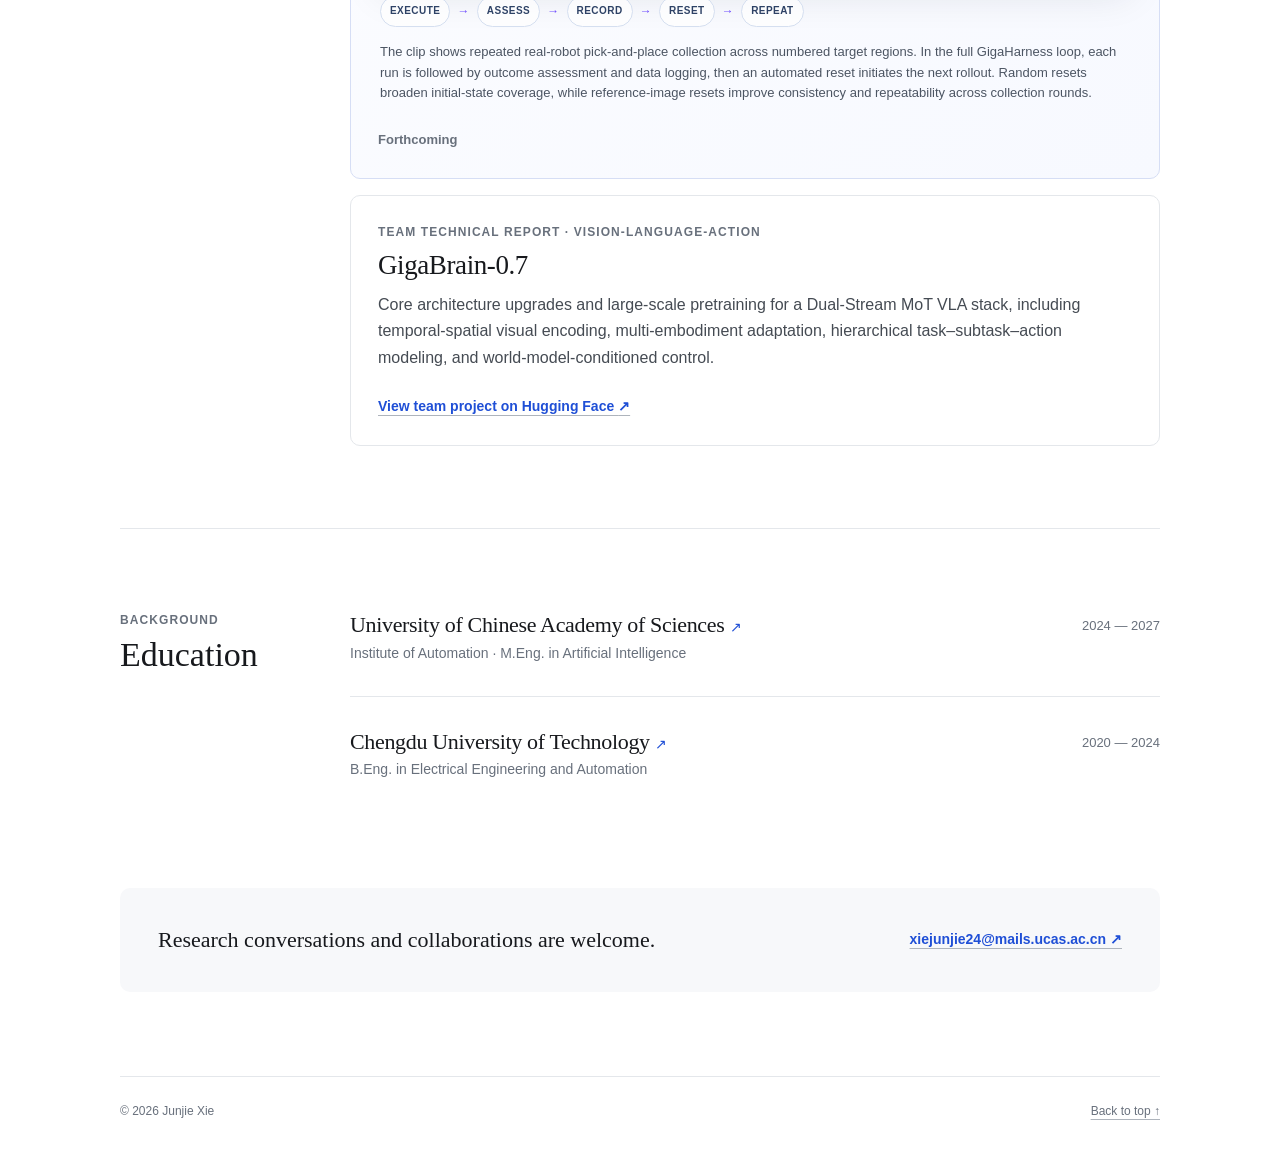
==== commit a6488537: "Make GigaBrain project card full width" ====
--- a/index.html
+++ b/index.html
@@ -262,7 +262,7 @@
           <span class="status">Forthcoming</span>
         </article>
 
-        <article class="project-card">
+        <article id="gigabrain" class="project-card project-wide">
           <p class="project-type">Team Technical Report · Vision-Language-Action</p>
           <h3>GigaBrain-0.7</h3>
           <p>
--- a/styles.css
+++ b/styles.css
@@ -286,6 +286,10 @@
   background:
     radial-gradient(circle at 92% 8%, rgba(109, 74, 255, .10), transparent 32%),
     linear-gradient(135deg, #fff, #f7f9ff);
+}
+.project-wide {
+  grid-column: 1 / -1;
+  min-height: 0;
 }
 .project-card h3 { margin-bottom: 9px; }
 .project-card > p:not(.project-type) { margin: 0 0 24px; color: #454b53; }
@@ -537,6 +541,7 @@
   .item h3 { font-size: 24px; }
   .project-grid { grid-template-columns: 1fr; }
   .project-featured { grid-column: auto; }
+  .project-wide { grid-column: auto; }
   .project-card { min-height: 0; }
   .demo-heading { align-items: flex-start; flex-direction: column; gap: 10px; }
   .demo-heading h4 { font-size: 18px; }
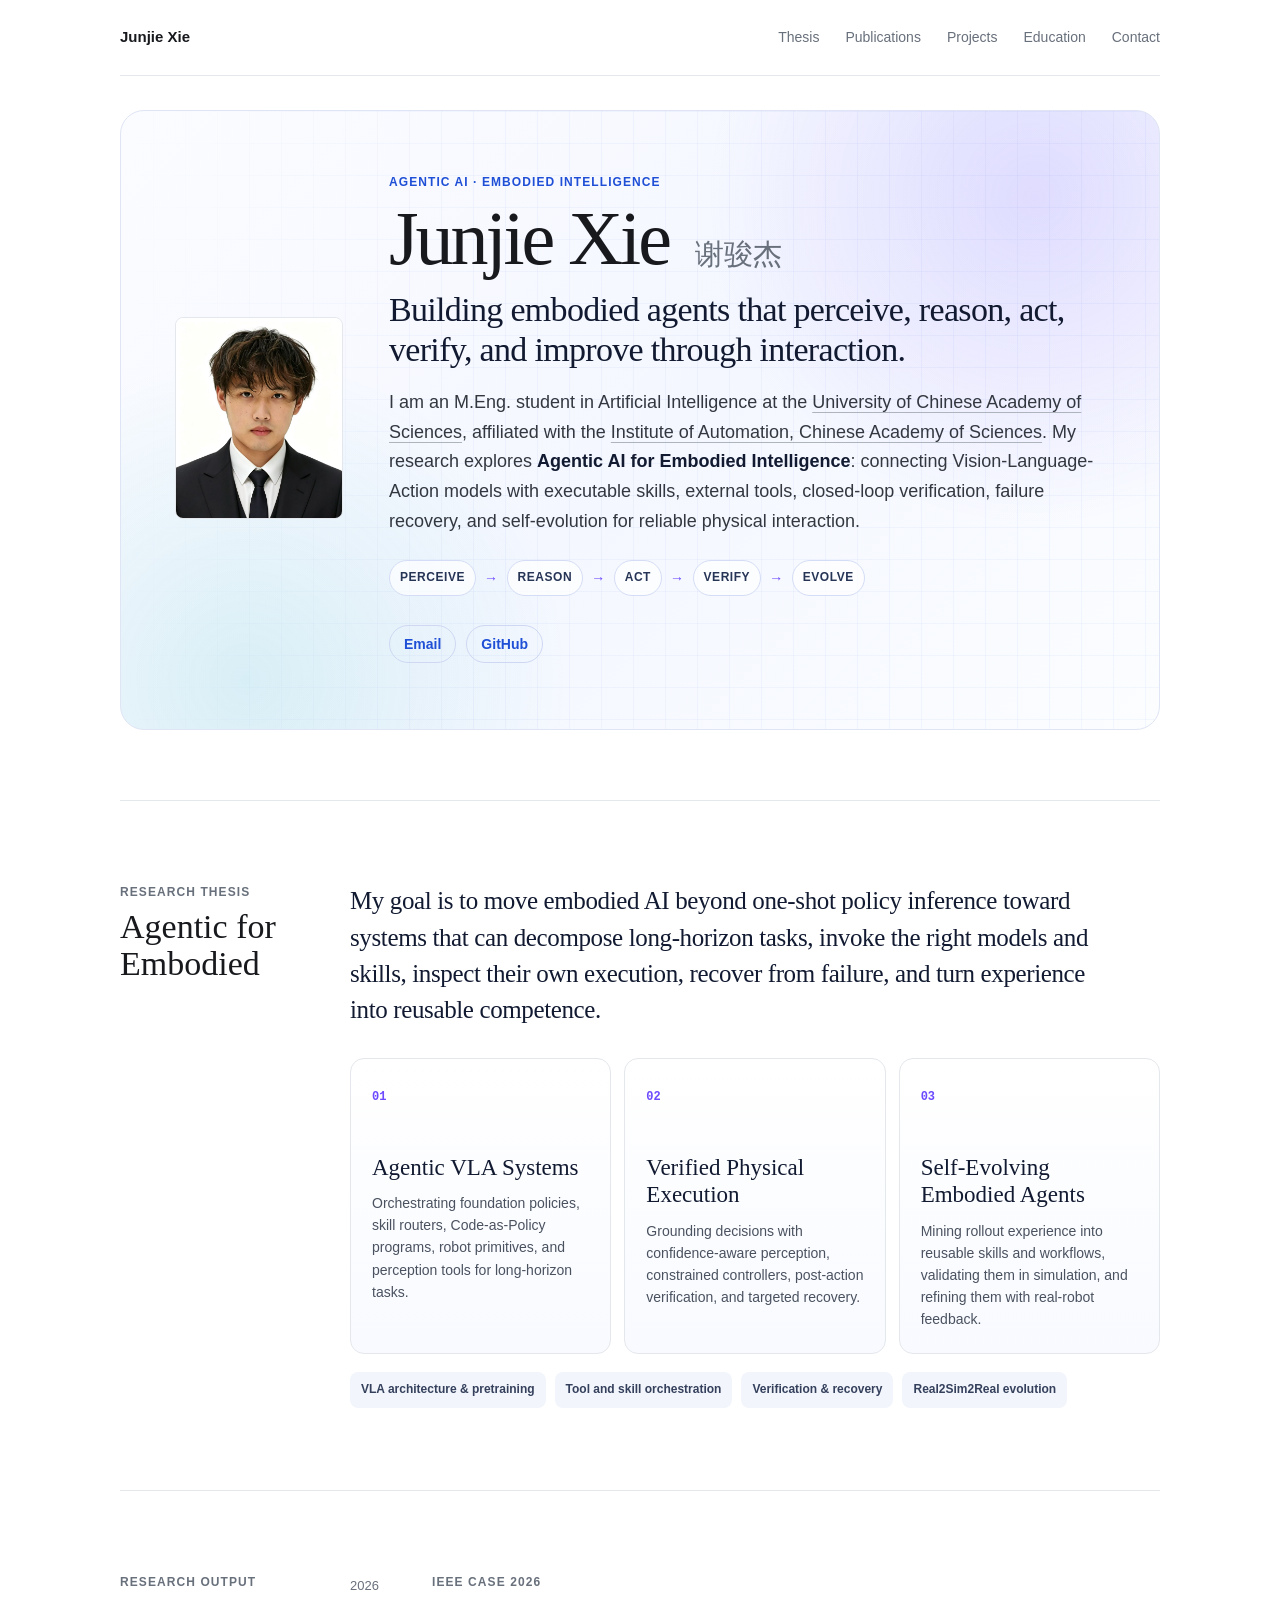
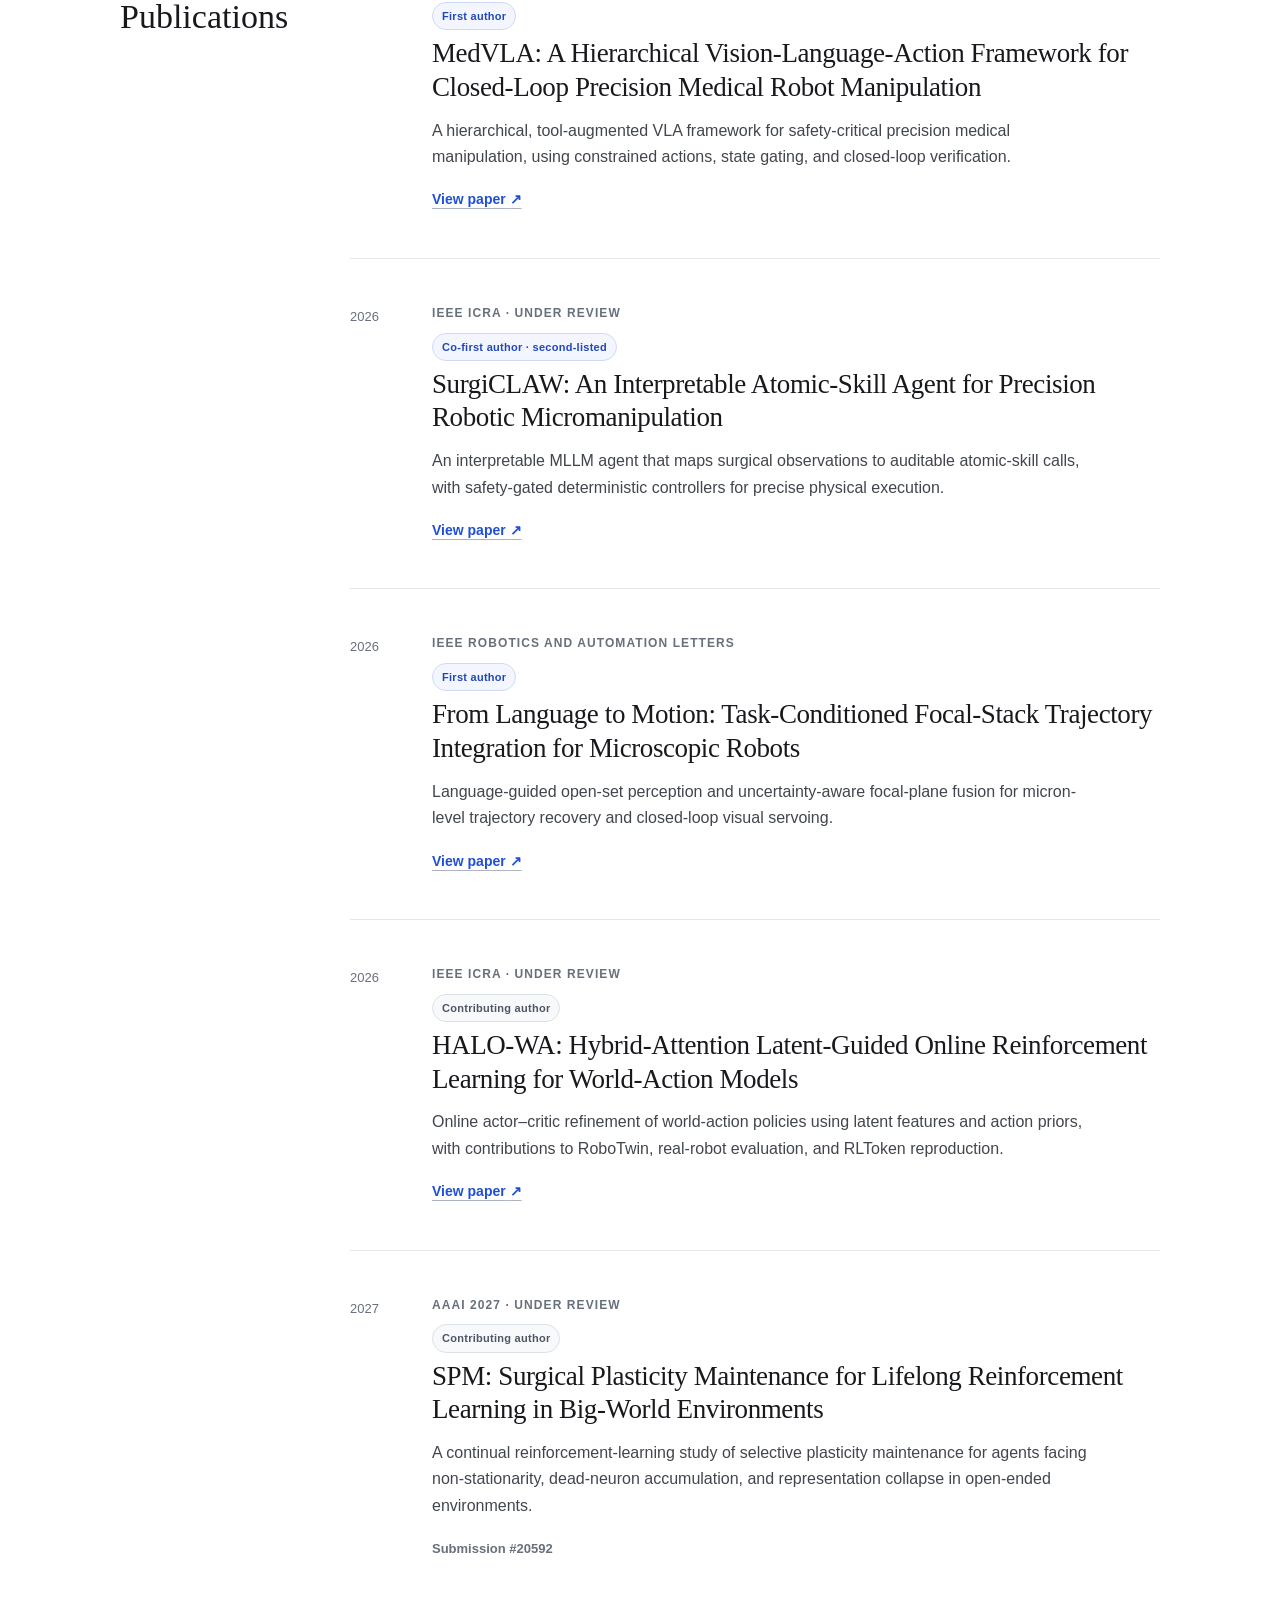
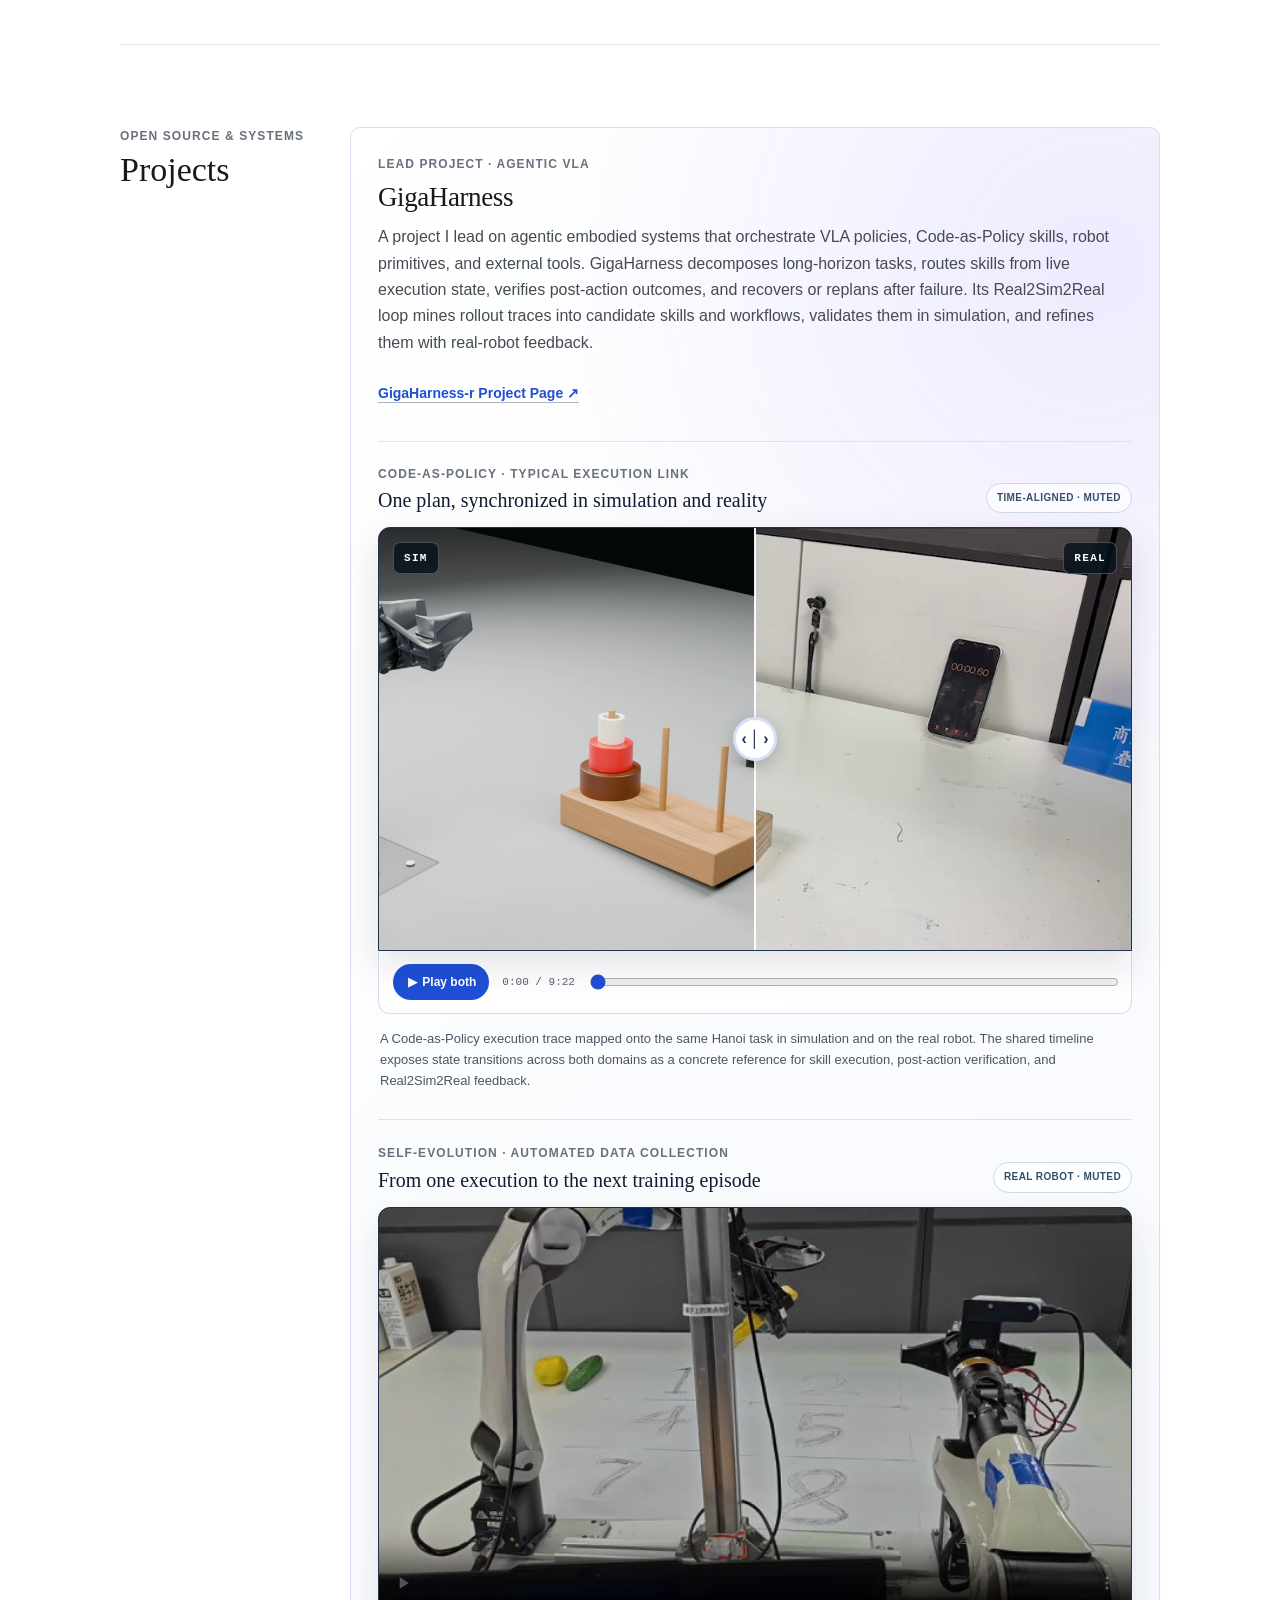
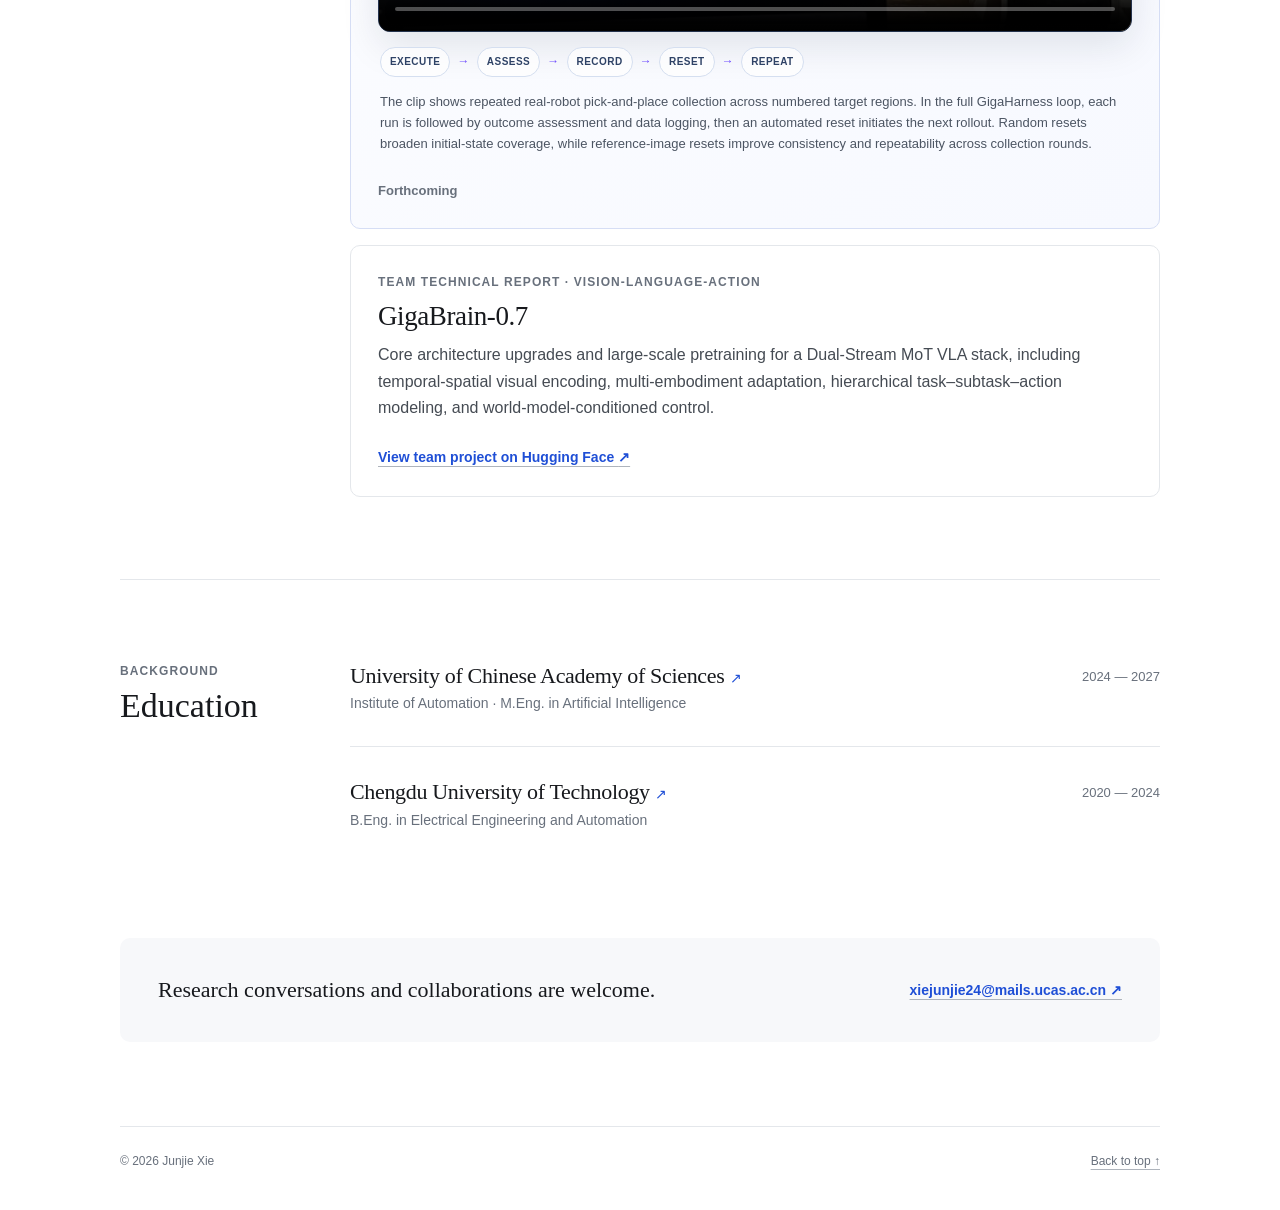
==== commit 540c100e: "Publish GigaHarness-r project page" ====
--- a/index.html
+++ b/index.html
@@ -199,6 +199,7 @@
             Real2Sim2Real loop mines rollout traces into candidate skills and workflows, validates them in simulation,
             and refines them with real-robot feedback.
           </p>
+          <p><a class="text-link" href="gigaharness-r/">GigaHarness-r Project Page <span aria-hidden="true">↗</span></a></p>
           <div id="hanoi-demo" class="code-policy-demo" data-real-duration="563.133333" data-sim-duration="562">
             <div class="demo-heading">
               <div>
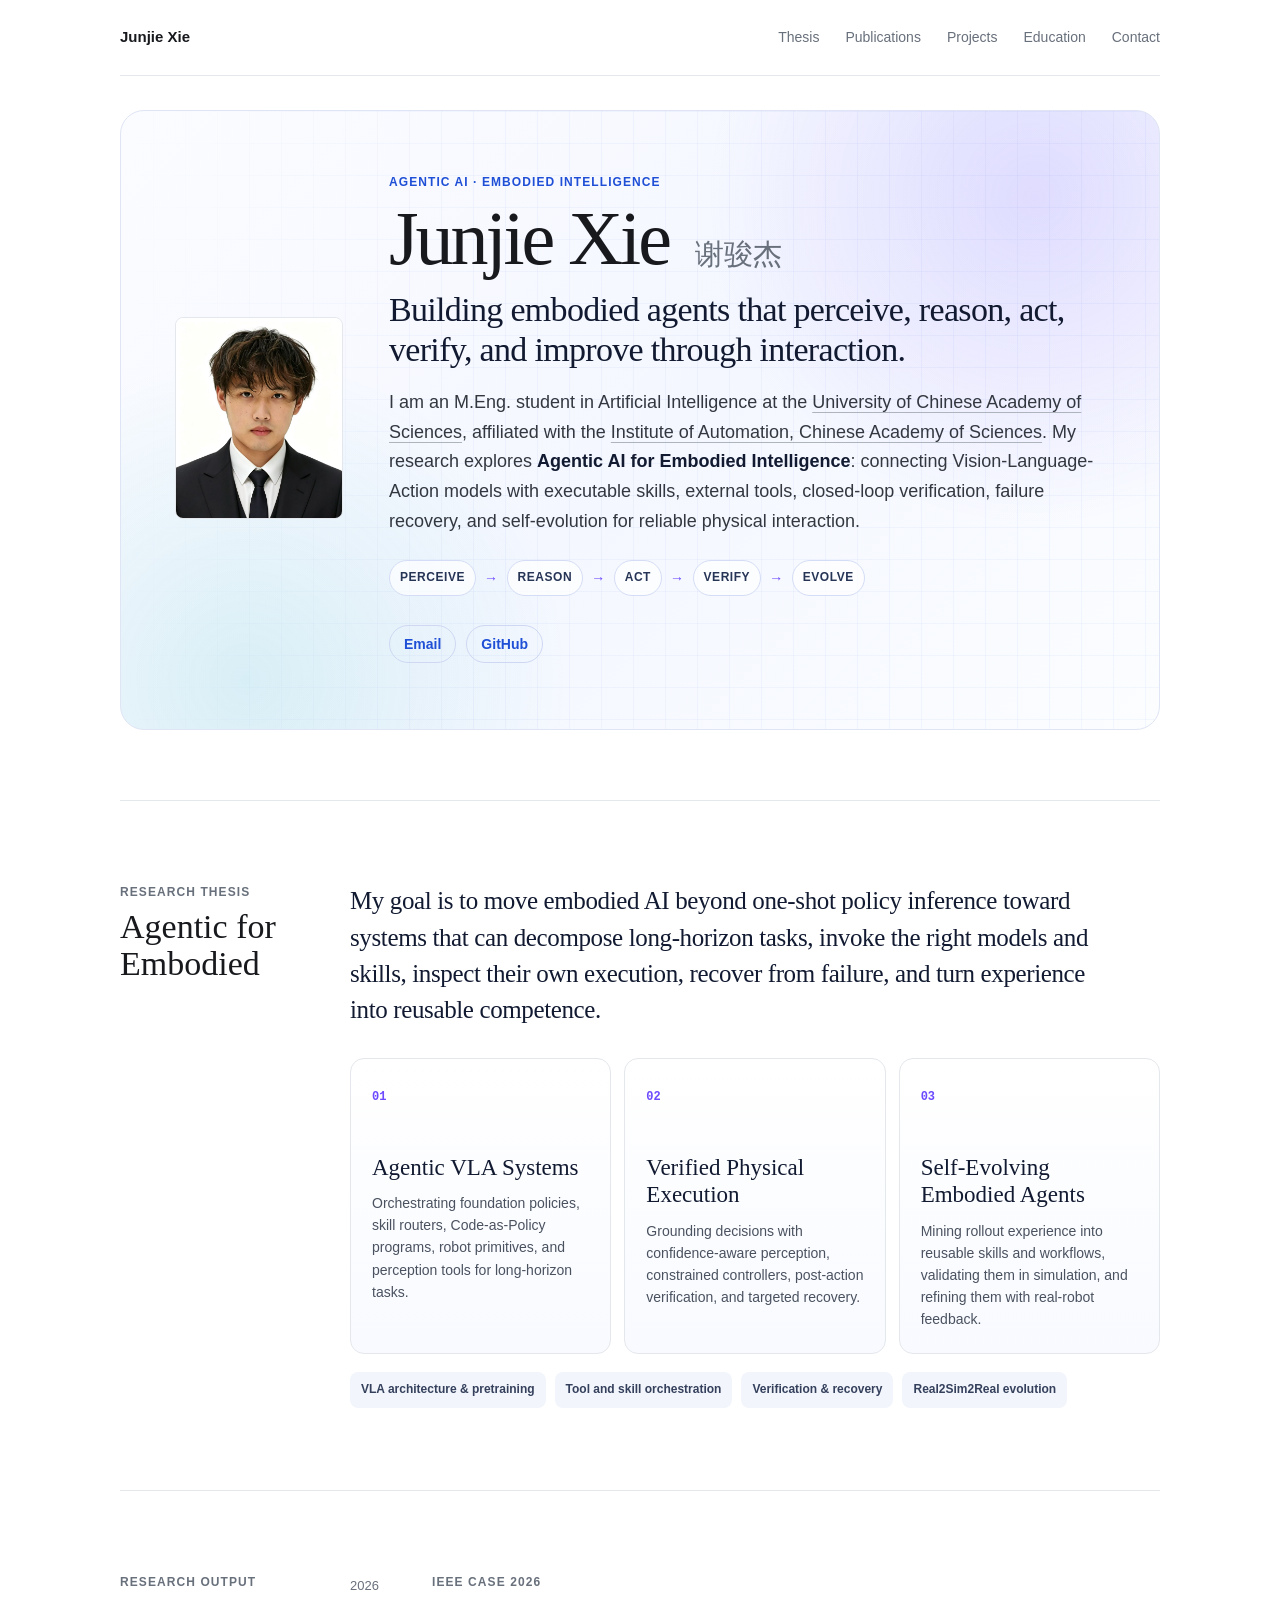
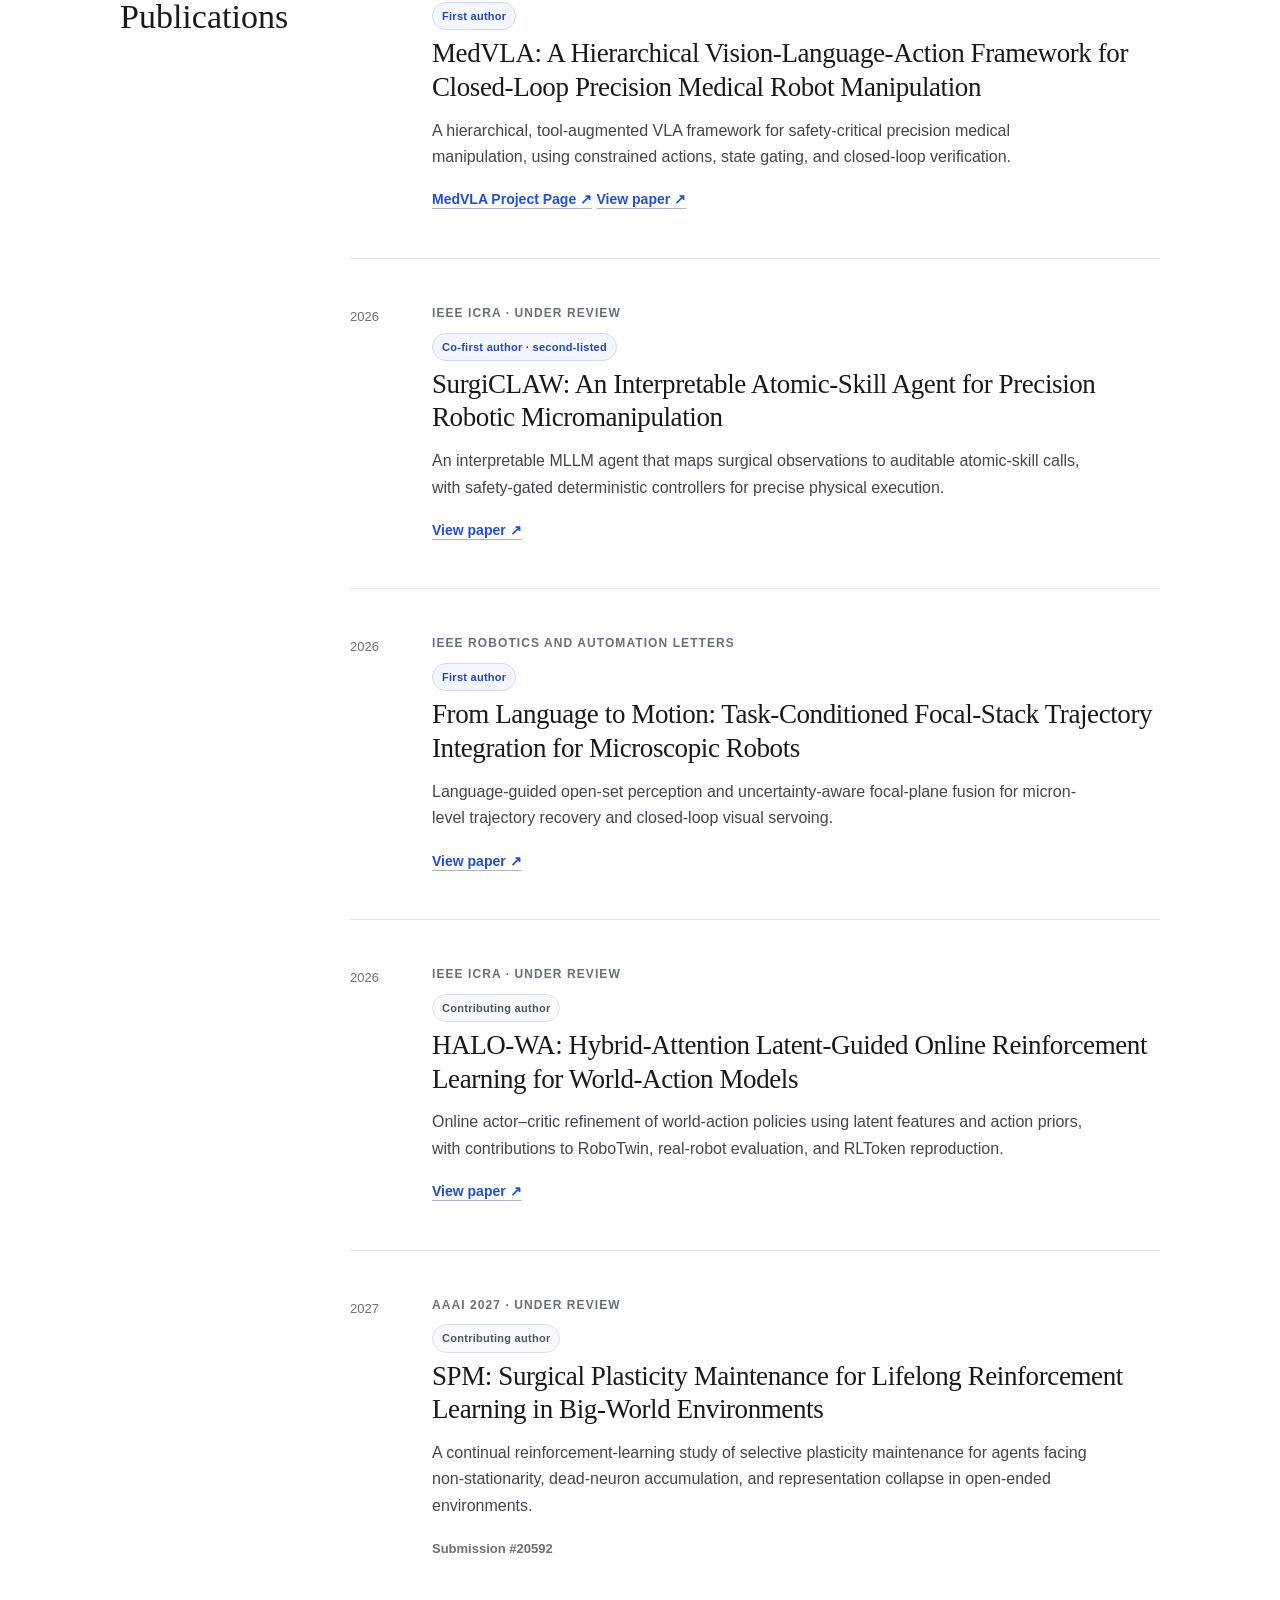
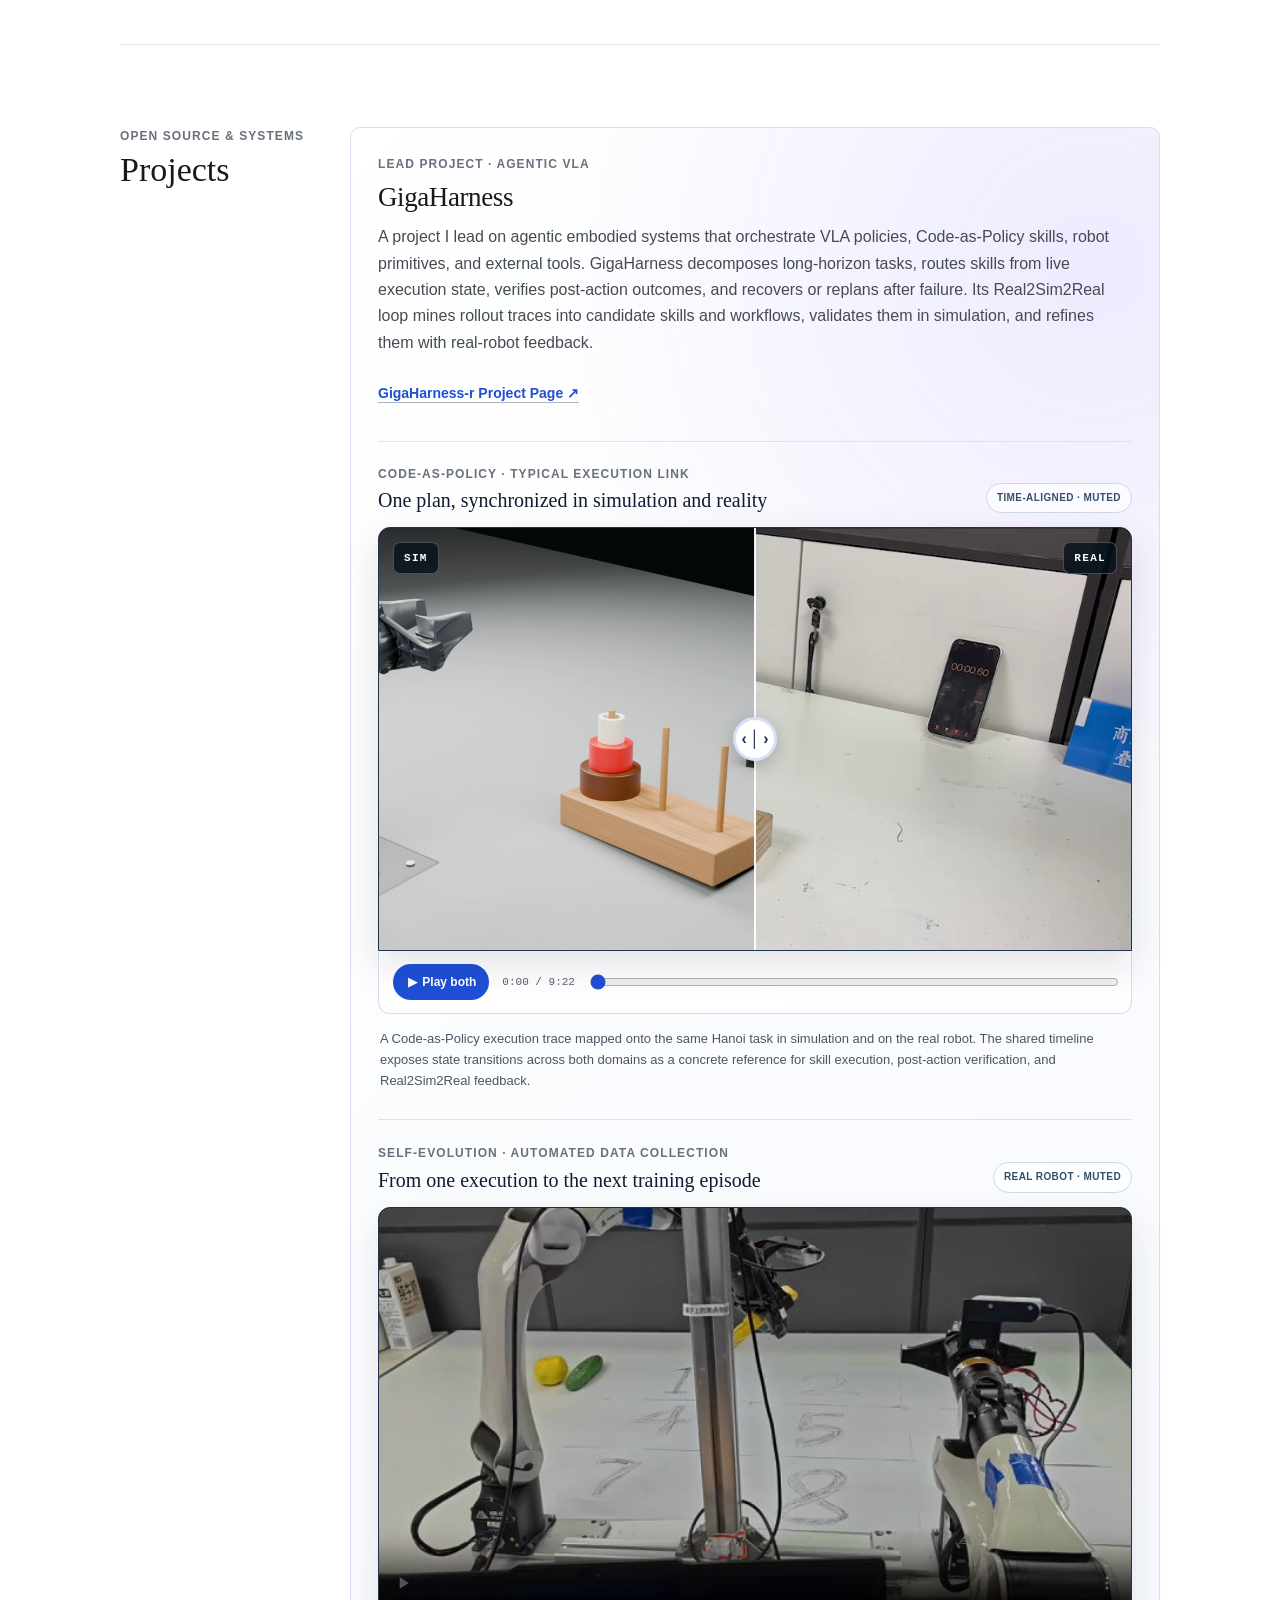
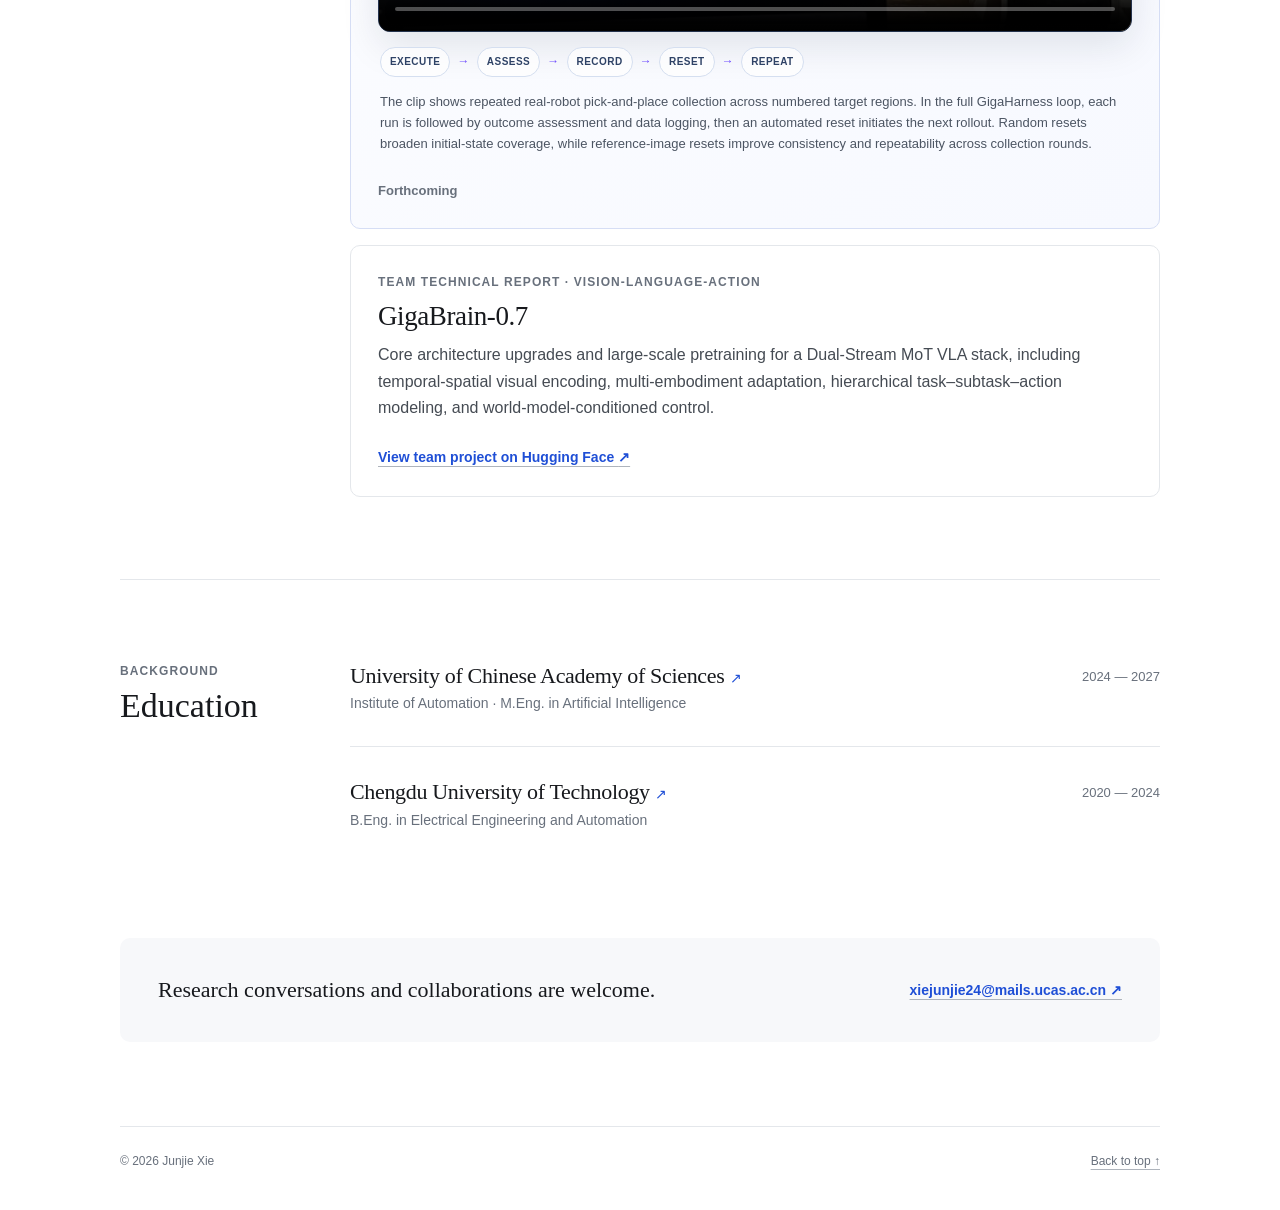
==== commit bd5b1680: "Publish MedVLA project page" ====
--- a/index.html
+++ b/index.html
@@ -108,6 +108,7 @@
               A hierarchical, tool-augmented VLA framework for safety-critical precision medical manipulation,
               using constrained actions, state gating, and closed-loop verification.
             </p>
+            <a class="text-link" href="medvla/">MedVLA Project Page <span aria-hidden="true">↗</span></a>
             <a class="text-link" href="https://arxiv.org/abs/2609.25756" target="_blank" rel="noopener noreferrer">View paper <span>↗</span></a>
           </div>
         </article>
